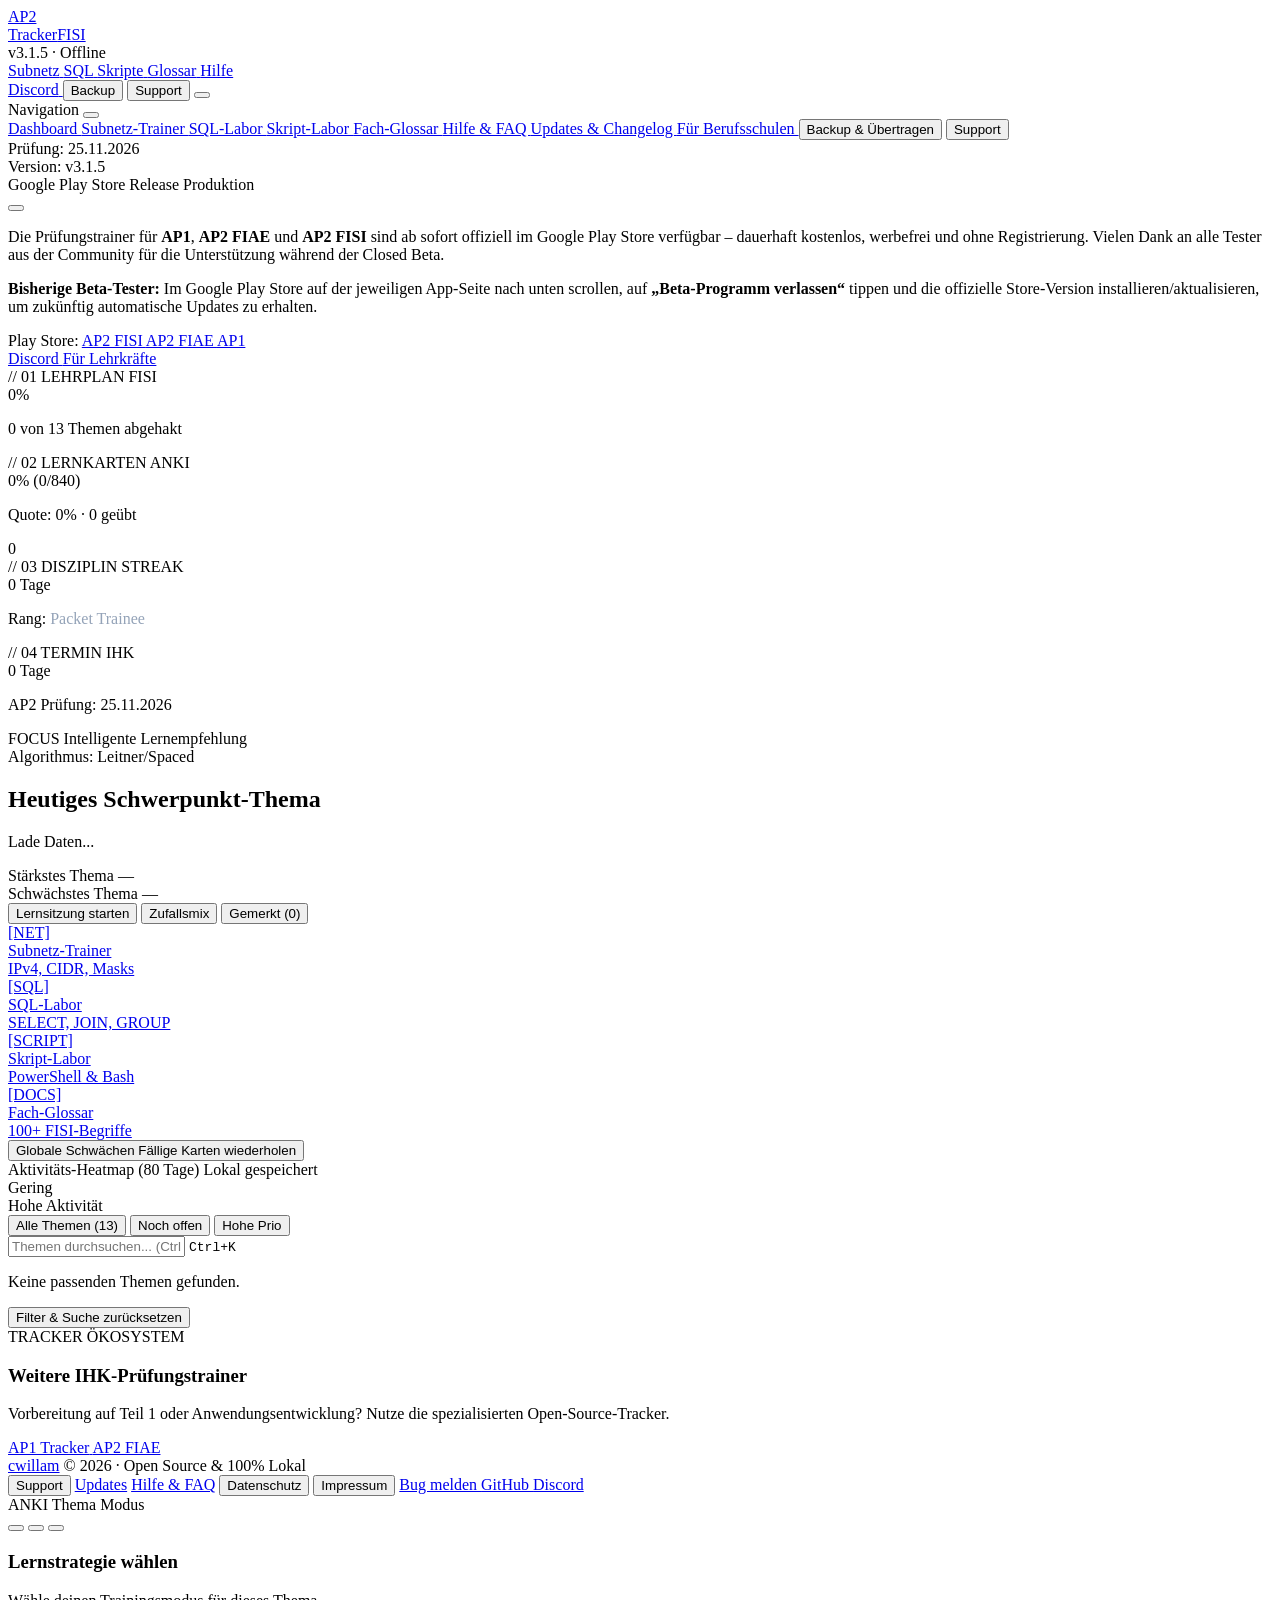
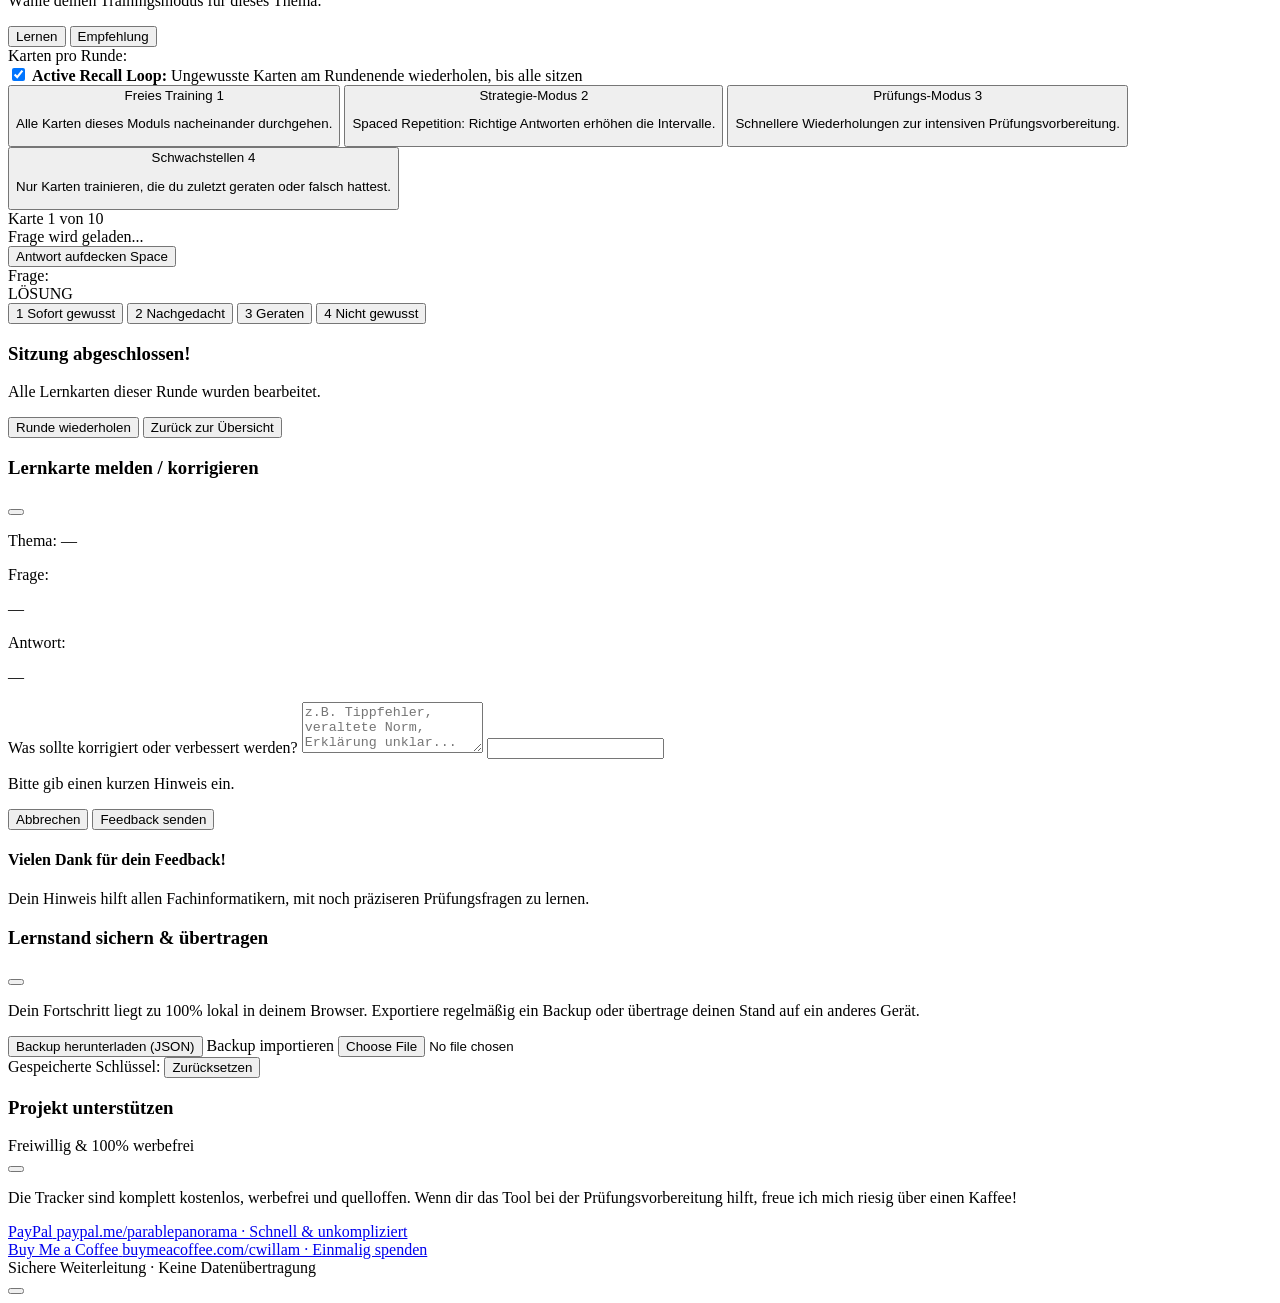
==== index.html @ 5dcd3b1f "Polish global weakness action Refresh the homepage weakness button and hide the learning tabs when o" ====
<!doctype html>
<html lang="de" class="dark">
  <head>
    <meta charset="UTF-8" />
    <meta
      name="viewport"
      content="width=device-width, initial-scale=1.0, viewport-fit=cover"
    />
    <meta
      name="google-site-verification"
      content="FLinj-O_U1xA_xhD9gttncj2cvryZglhMnC5Zm92Rk0"
    />

    <!-- SEO Meta Tags -->
    <meta
      name="description"
      content="AP2 Tracker FISI - Prüfungstrainer & 840+ Lernkarten (Anki-Style) für Fachinformatiker Systemintegration (AP2). 100% lokal, kostenlos, werbefrei."
    />
    <meta
      name="keywords"
      content="AP2, FISI, Fachinformatiker Systemintegration, Abschlussprüfung Teil 2, Lernkarten, Anki, Prüfungsvorbereitung, Subnetz, Netzwerktechnik, Systemanalyse"
    />
    <meta name="author" content="Christoph Willam" />
    <meta name="robots" content="index, follow" />

    <!-- Open Graph / Facebook -->
    <meta property="og:type" content="website" />
    <meta property="og:url" content="https://ap2-fisi.cwillam.de/" />
    <meta
      property="og:title"
      content="AP2 Tracker FISI — Prüfungstrainer & Lernkarten für Fachinformatiker"
    />
    <meta
      property="og:description"
      content="100% lokal, kostenlos und werbefrei. Über 840 Lernkarten (Anki-Style) für Fachinformatiker Systemintegration (AP2)."
    />
    <meta
      property="og:image"
      content="https://ap2-fisi.cwillam.de/icon-512.png"
    />

    <!-- Twitter -->
    <meta property="twitter:card" content="summary_large_image" />
    <meta property="twitter:url" content="https://ap2-fisi.cwillam.de/" />
    <meta
      property="twitter:title"
      content="AP2 Tracker FISI — Prüfungstrainer & Lernkarten"
    />
    <meta
      property="twitter:description"
      content="Strukturierte Vorbereitung auf die FISI-Abschlussprüfung Teil 2 mit über 840 Lernkarten. Kostenlos und lokal."
    />
    <meta
      property="twitter:image"
      content="https://ap2-fisi.cwillam.de/icon-512.png"
    />

    <!-- Structured Data (JSON-LD) -->
    <script type="application/ld+json">
      {
        "@context": "https://schema.org",
        "@type": "WebApplication",
        "name": "AP2 Tracker FISI",
        "description": "Prüfungstrainer & 840+ Lernkarten (Anki-Style) für Fachinformatiker Systemintegration zur Abschlussprüfung Teil 2.",
        "url": "https://ap2-fisi.cwillam.de/",
        "applicationCategory": "EducationalApplication",
        "operatingSystem": "Web",
        "author": {
          "@type": "Person",
          "name": "Christoph Willam"
        },
        "offers": {
          "@type": "Offer",
          "price": "0",
          "priceCurrency": "EUR"
        }
      }
    </script>

    <!-- Favicon & PWA -->
    <link rel="icon" type="image/svg+xml" href="favicon.svg" />
    <link rel="apple-touch-icon" href="favicon.svg" />
    <link rel="manifest" href="manifest.json" />
    <meta name="apple-mobile-web-app-capable" content="yes" />
    <meta
      name="apple-mobile-web-app-status-bar-style"
      content="black-translucent"
    />
    <meta name="theme-color" content="#09090b" />
    <link rel="canonical" href="https://ap2-fisi.cwillam.de/" />

    <title>
      AP2 Tracker FISI — Prüfungstrainer & Lernkarten für Fachinformatiker
    </title>

    <!-- Preload self-hosted fonts -->
    <link
      rel="preload"
      href="assets/fonts/Inter-Regular.woff2"
      as="font"
      type="font/woff2"
      crossorigin
    />
    <link
      rel="preload"
      href="assets/fonts/Inter-SemiBold.woff2"
      as="font"
      type="font/woff2"
      crossorigin
    />
    <link
      rel="preload"
      href="assets/fonts/Inter-Bold.woff2"
      as="font"
      type="font/woff2"
      crossorigin
    />

    <!-- Tailwind 3 Engine (Local, Zero-CDN) -->
    <script src="assets/js/tailwind.js?v=3.1.5"></script>
    <script>
      tailwind.config = {
        darkMode: "class",
        theme: {
          extend: {
            fontFamily: {
              sans: [
                "Inter",
                "system-ui",
                "-apple-system",
                "BlinkMacSystemFont",
                "Segoe UI",
                "Roboto",
                "sans-serif",
              ],
              mono: [
                "ui-monospace",
                "SFMono-Regular",
                "JetBrains Mono",
                "Menlo",
                "Monaco",
                "Consolas",
                "monospace",
              ],
            },
            colors: {
              dark: {
                bg: "#09090b", // Pure obsidian / Zinc 950
                card: "#121215", // Dense workbench surface
                "card-hover": "#18181d",
                border: "#23232a", // Hairline border
                "border-subtle": "#191920",
                text: "#f4f4f5", // High-contrast Zinc 100
                muted: "#a1a1aa", // Zinc 400
                dim: "#71717a", // Zinc 500
                accent: "#10b981", // Crisp Emerald (AP2 FISI)
                "accent-hover": "#059669",
                "accent-dim": "rgba(16, 185, 129, 0.12)",
                success: "#10b981", // Crisp Emerald
                "success-dim": "rgba(16, 185, 129, 0.12)",
                warning: "#f59e0b", // Amber
                "warning-dim": "rgba(245, 158, 11, 0.12)",
                danger: "#ef4444", // Crimson
                "danger-dim": "rgba(239, 68, 68, 0.12)",
              },
            },
          },
        },
      };
    </script>

    <!-- Custom High-Craft CSS Tokens & Keycaps -->
    <link href="assets/css/style.css?v=3.1.5" rel="stylesheet" />
  </head>

  <body class="flex flex-col min-h-screen bg-dark-bg text-dark-text antialiased selection:bg-emerald-600 selection:text-white">
    <!-- Minimalist System Loader -->
    <div
      id="loadingOverlay"
      class="fixed inset-0 z-[100] flex flex-col items-center justify-center bg-dark-bg transition-opacity duration-300"
    >
      <div class="flex items-center gap-2 mb-3">
        <span class="kbd-cap text-xs text-emerald-400 border-emerald-500/30 bg-emerald-950/40">AP2</span>
        <span class="font-mono text-xs text-dark-muted tracking-wider uppercase font-semibold">Mission Control</span>
      </div>
      <p
        class="text-dark-dim font-mono text-[11px] tracking-widest uppercase animate-pulse"
        id="loadingText"
      >
        Lade Datenbank...
      </p>
    </div>

    <!-- ============================================================
         1. TOP COMMAND BAR (Sticky Hairline Header)
         ============================================================ -->
    <header class="sticky top-0 z-40 w-full border-b border-dark-border bg-dark-bg/90 backdrop-blur-md">
      <div class="max-w-6xl mx-auto px-4 sm:px-6 h-16 flex items-center justify-between gap-6">
        <!-- Left: Brand & Badges -->
        <div class="flex items-center gap-3 shrink-0">
          <a href="index.html" class="flex items-center gap-2.5 group focus:outline-none">
            <span class="kbd-cap bg-emerald-600/15 border-emerald-500/40 text-emerald-400 font-bold px-2 py-1 text-xs group-hover:border-emerald-400 transition-colors">AP2</span>
            <div class="flex items-center gap-1.5"><span class="font-bold text-base tracking-tight text-white group-hover:text-emerald-400 transition-colors">Tracker</span><span class="text-[9px] font-mono font-bold bg-emerald-950/60 border border-emerald-500/40 text-emerald-400 px-1.5 py-0.5 rounded">FISI</span></div>
          </a>
          <span class="hidden sm:inline-flex items-center font-mono text-[10px] text-dark-dim border border-dark-border rounded px-2 py-0.5 uppercase tracking-wider">
            v3.1.5 · Offline
          </span>
        </div>

        <!-- Right: Actions & Tools with generous breathing room -->
        <div class="flex items-center gap-2 sm:gap-3">
          <!-- Tools Quick Links (Desktop) -->
          <div class="hidden lg:flex items-center gap-1.5 border-r border-dark-border pr-3 mr-1">
            <a href="subnet.html" class="px-2.5 py-1.5 rounded-lg text-xs font-mono text-dark-muted hover:text-white hover:bg-dark-card transition-colors flex items-center gap-1.5" title="Subnetz-Trainer">
              <i data-lucide="network" class="w-3.5 h-3.5 text-blue-400"></i>
              <span>Subnetz</span>
            </a>
            <a href="sql.html" class="px-2.5 py-1.5 rounded-lg text-xs font-mono text-dark-muted hover:text-white hover:bg-dark-card transition-colors flex items-center gap-1.5" title="SQL-Labor">
              <i data-lucide="database" class="w-3.5 h-3.5 text-emerald-400"></i>
              <span>SQL</span>
            </a>
            <a href="skripte.html" class="px-2.5 py-1.5 rounded-lg text-xs font-mono text-dark-muted hover:text-white hover:bg-dark-card transition-colors flex items-center gap-1.5" title="Skript-Labor (PowerShell &amp; Bash)">
              <i data-lucide="terminal" class="w-3.5 h-3.5 text-purple-400"></i>
              <span>Skripte</span>
            </a>
            <a href="glossar.html" class="px-2.5 py-1.5 rounded-lg text-xs font-mono text-dark-muted hover:text-white hover:bg-dark-card transition-colors flex items-center gap-1.5" title="Fach-Glossar">
              <i data-lucide="book-open" class="w-3.5 h-3.5 text-amber-400"></i>
              <span>Glossar</span>
            </a>
            <a href="help.html" class="px-2.5 py-1.5 rounded-lg text-xs font-mono text-dark-muted hover:text-white hover:bg-dark-card transition-colors flex items-center gap-1.5" title="Hilfe & FAQ">
              <i data-lucide="help-circle" class="w-3.5 h-3.5 text-sky-400"></i>
              <span>Hilfe</span>
            </a>
          </div>

          <!-- Discord Community Button -->
          <a
            href="https://discord.gg/5BM5YJadDs"
            target="_blank"
            rel="noopener"
            class="px-2.5 py-1.5 rounded-lg border border-dark-border hover:border-[#5865F2]/50 bg-dark-card hover:bg-[#5865F2]/10 text-dark-muted hover:text-white transition-all text-xs flex items-center gap-1.5"
            title="Discord-Community: Lerngruppen, Fragen & Austausch"
          >
            <i data-lucide="message-square" class="w-4 h-4 text-[#5865F2]"></i>
            <span class="hidden sm:inline font-mono text-[11px]">Discord</span>
          </a>

          <!-- Backup Modal Button -->
          <button
            onclick="document.getElementById('backupModal').classList.remove('hidden')"
            class="px-2.5 py-1.5 rounded-lg border border-dark-border hover:border-dark-strong bg-dark-card hover:bg-dark-card-hover text-dark-muted hover:text-white transition-all text-xs flex items-center gap-1.5"
            title="Daten exportieren / sichern"
          >
            <i data-lucide="hard-drive" class="w-4 h-4"></i>
            <span class="hidden sm:inline font-mono text-[11px]">Backup</span>
          </button>

          <!-- Support Button -->
          <button
            type="button"
            onclick="openSupportModal()"
            class="px-2.5 py-1.5 rounded-lg border border-dark-border hover:border-[#FFDD00]/40 bg-dark-card hover:bg-[#FFDD00]/10 text-dark-muted hover:text-[#FFDD00] transition-all text-xs flex items-center gap-1.5 shrink-0"
            title="Support / Projekt unterstützen"
          >
            <i data-lucide="coffee" class="w-4 h-4 text-[#FFDD00]"></i>
            <span class="hidden sm:inline font-mono text-[11px] font-medium">Support</span>
          </button>

          <!-- Mobile Menu Hamburger -->
          <button
            id="hamburgerBtn"
            onclick="app.toggleMobileMenu()"
            class="md:hidden p-2 rounded-lg border border-dark-border bg-dark-card text-dark-muted hover:text-white transition-colors"
            aria-label="Menü öffnen"
          >
            <i data-lucide="menu" class="w-4 h-4"></i>
          </button>
        </div>
      </div>
    </header>

    <!-- Mobile Navigation Drawer -->
    <div
      id="mobileMenu"
      class="fixed inset-0 z-50 bg-black/70 backdrop-blur-sm hidden transition-opacity duration-200"
      onclick="if(event.target === this) app.toggleMobileMenu()"
    >
      <div class="fixed right-0 top-0 bottom-0 w-72 bg-dark-card border-l border-dark-border p-5 flex flex-col justify-between transform translate-x-full transition-transform duration-300">
        <div>
          <div class="flex items-center justify-between pb-4 border-b border-dark-border mb-4">
            <span class="font-bold text-sm tracking-wide text-white">Navigation</span>
            <button onclick="app.toggleMobileMenu()" class="p-1 rounded text-dark-muted hover:text-white">
              <i data-lucide="x" class="w-5 h-5"></i>
            </button>
          </div>
          <div class="space-y-1 font-mono text-xs">
            <a href="index.html" class="flex items-center gap-2.5 px-3 py-2 rounded bg-emerald-600/10 text-emerald-400 border border-emerald-500/20">
              <i data-lucide="layout-dashboard" class="w-4 h-4"></i> Dashboard
            </a>
            <a href="subnet.html" class="flex items-center gap-2.5 px-3 py-2 rounded text-dark-muted hover:text-white hover:bg-dark-bg transition-colors">
              <i data-lucide="network" class="w-4 h-4 text-blue-400"></i> Subnetz-Trainer
            </a>
            <a href="sql.html" class="flex items-center gap-2.5 px-3 py-2 rounded text-dark-muted hover:text-white hover:bg-dark-bg transition-colors">
              <i data-lucide="database" class="w-4 h-4 text-emerald-400"></i> SQL-Labor
            </a>
            <a href="skripte.html" class="flex items-center gap-2.5 px-3 py-2 rounded text-dark-muted hover:text-white hover:bg-dark-bg transition-colors">
              <i data-lucide="terminal" class="w-4 h-4 text-purple-400"></i> Skript-Labor
            </a>
            <a href="glossar.html" class="flex items-center gap-2.5 px-3 py-2 rounded text-dark-muted hover:text-white hover:bg-dark-bg transition-colors">
              <i data-lucide="book-open" class="w-4 h-4 text-amber-400"></i> Fach-Glossar
            </a>
            <a href="help.html" class="flex items-center gap-2.5 px-3 py-2 rounded text-dark-muted hover:text-white hover:bg-dark-bg transition-colors">
              <i data-lucide="help-circle" class="w-4 h-4 text-sky-400"></i> Hilfe & FAQ
            </a>
            <a href="updates.html" class="flex items-center gap-2.5 px-3 py-2 rounded text-dark-muted hover:text-white hover:bg-dark-bg transition-colors">
              <i data-lucide="history" class="w-4 h-4 text-emerald-400"></i> Updates & Changelog
            </a>
            <a href="bildungseinrichtungen.html" class="flex items-center gap-2.5 px-3 py-2 rounded text-dark-muted hover:text-white hover:bg-dark-bg transition-colors">
              <i data-lucide="graduation-cap" class="w-4 h-4"></i> Für Berufsschulen
            </a>
            <button onclick="document.getElementById('backupModal').classList.remove('hidden'); app.toggleMobileMenu();" class="w-full flex items-center gap-2.5 px-3 py-2 rounded text-dark-muted hover:text-white hover:bg-dark-bg transition-colors text-left">
              <i data-lucide="hard-drive" class="w-4 h-4"></i> Backup & Übertragen
            </button>
            <button onclick="openSupportModal(); app.toggleMobileMenu();" class="w-full flex items-center gap-2.5 px-3 py-2 rounded text-dark-muted hover:text-[#FFDD00] hover:bg-dark-bg transition-colors text-left">
              <i data-lucide="coffee" class="w-4 h-4 text-[#FFDD00]"></i> Support
            </button>
          </div>
        </div>

        <div class="pt-4 border-t border-dark-border space-y-2 text-xs font-mono text-dark-dim">
          <div class="flex items-center justify-between">
            <span>Prüfung:</span>
            <span class="text-amber-400 font-bold">25.11.2026</span>
          </div>
          <div class="flex items-center justify-between">
            <span>Version:</span>
            <span>v3.1.5</span>
          </div>
        </div>
      </div>
    </div>

    <!-- ============================================================
         2. MAIN WORKSPACE CONTAINER
         ============================================================ -->
    <main class="flex-1 max-w-6xl w-full mx-auto px-4 sm:px-6 py-6 space-y-6">

      <!-- LEAN STATUS & COMMUNITY BULLETIN (Collapsible & Dismissible) -->
      <section id="infoBox" class="border border-dark-border rounded-xl bg-dark-card overflow-hidden">
        <div class="px-4 py-3 bg-dark-card/60 flex items-center justify-between gap-3 select-none">
          <div class="flex items-center gap-2.5 min-w-0">
            <span class="w-2 h-2 rounded-full bg-emerald-500 shrink-0"></span>
            <span class="font-mono text-xs font-semibold text-white uppercase tracking-wider truncate">
              Google Play Store Release
            </span>
            <span class="hidden sm:inline-flex items-center gap-1.5 kbd-cap text-[9px] text-emerald-400 border-emerald-500/30 bg-emerald-950/30">
              <i data-lucide="check" class="w-3 h-3"></i>
              <span>Produktion</span>
            </span>
          </div>
          <div class="flex items-center gap-2 shrink-0">
            <button
              onclick="app.toggleBox('infoBox')"
              class="text-dark-muted hover:text-white transition-colors p-1.5 rounded-lg hover:bg-dark-border/40"
              title="Aufklappen / Zuklappen"
              aria-label="Info-Box ein- oder ausklappen"
            >
              <i id="infoBoxChevron" data-lucide="chevron-up" class="w-4 h-4 transition-transform duration-200"></i>
            </button>
          </div>
        </div>

        <div id="infoBoxContent" class="px-4 py-3.5 border-t border-dark-border text-xs text-dark-muted space-y-3">
          <p class="leading-relaxed">
            Die Prüfungstrainer für <strong class="text-white">AP1</strong>, <strong class="text-white">AP2 FIAE</strong> und <strong class="text-white">AP2 FISI</strong> sind ab sofort offiziell im Google Play Store verfügbar – dauerhaft kostenlos, werbefrei und ohne Registrierung. Vielen Dank an alle Tester aus der Community für die Unterstützung während der Closed Beta.
          </p>

          <div class="p-2.5 rounded-lg bg-dark-bg/60 border border-dark-border flex items-start gap-2.5 text-[11px] text-dark-muted">
            <i data-lucide="info" class="w-4 h-4 text-emerald-400 shrink-0 mt-0.5"></i>
            <p class="leading-relaxed">
              <strong class="text-zinc-200">Bisherige Beta-Tester:</strong> Im Google Play Store auf der jeweiligen App-Seite nach unten scrollen, auf <strong class="text-white">„Beta-Programm verlassen“</strong> tippen und die offizielle Store-Version installieren/aktualisieren, um zukünftig automatische Updates zu erhalten.
            </p>
          </div>

          <div class="flex items-center justify-between gap-3 pt-1 border-t border-dark-border/50 flex-wrap">
            <div class="flex items-center gap-2 flex-wrap">
              <span class="text-[10px] font-mono uppercase text-dark-dim tracking-wider hidden md:inline">Play Store:</span>
              <a
                href="https://play.google.com/store/apps/details?id=de.cwillam.ap2_fisi.tracker"
                target="_blank"
                rel="noopener"
                class="px-3 py-1.5 rounded-lg bg-emerald-600 hover:bg-emerald-500 text-white font-semibold font-mono text-xs flex items-center gap-1.5 transition-colors shadow-sm"
              >
                <i data-lucide="smartphone" class="w-3.5 h-3.5"></i> AP2 FISI
              </a>
              <a
                href="https://play.google.com/store/apps/details?id=de.cwillam.ap2.tracker"
                target="_blank"
                rel="noopener"
                class="px-2.5 py-1.5 rounded-lg border border-dark-border hover:border-purple-500/50 bg-dark-bg text-dark-muted hover:text-purple-400 font-mono text-xs flex items-center gap-1.5 transition-colors"
                title="AP2 FIAE Tracker im Google Play Store"
              >
                <i data-lucide="external-link" class="w-3 h-3 text-purple-400"></i> AP2 FIAE
              </a>
              <a
                href="https://play.google.com/store/apps/details?id=de.cwillam.ap1.tracker"
                target="_blank"
                rel="noopener"
                class="px-2.5 py-1.5 rounded-lg border border-dark-border hover:border-blue-500/50 bg-dark-bg text-dark-muted hover:text-blue-400 font-mono text-xs flex items-center gap-1.5 transition-colors"
                title="AP1 Tracker im Google Play Store"
              >
                <i data-lucide="external-link" class="w-3 h-3 text-blue-400"></i> AP1
              </a>
            </div>

            <div class="flex items-center gap-2 shrink-0 flex-wrap">
              <a
                href="https://discord.gg/5BM5YJadDs"
                target="_blank"
                rel="noopener"
                class="px-2.5 py-1.5 rounded-lg border border-dark-border hover:border-[#5865F2]/50 bg-dark-bg text-white hover:text-[#5865F2] font-mono text-xs flex items-center gap-1.5 transition-colors"
                title="Discord-Community für Lerngruppen & Austausch"
              >
                <i data-lucide="message-square" class="w-3.5 h-3.5 text-[#5865F2]"></i> Discord
              </a>
              <a
                href="bildungseinrichtungen.html"
                class="px-2.5 py-1.5 rounded-lg border border-dark-border hover:border-dark-strong bg-dark-bg text-dark-muted hover:text-white font-mono text-xs flex items-center gap-1.5 transition-colors"
              >
                <i data-lucide="graduation-cap" class="w-3.5 h-3.5"></i> Für Lehrkräfte
              </a>
            </div>
          </div>
        </div>
      </section>

      <!-- Optional Lehrkräfte Box (für Compatibility mit app.js Dismiss-Logik) -->
      <div id="schoolBox" class="hidden">
        <div id="schoolBoxContent"></div>
        <i id="schoolBoxChevron" class="hidden"></i>
      </div>

      <!-- ============================================================
           3. TELEMETRY MATRIX (4-Spalten High-Density Grid)
           ============================================================ -->
      <section aria-label="Fortschritt und Telemetrie" class="grid grid-cols-2 lg:grid-cols-4 gap-3 sm:gap-4">
        <!-- 01 Lehrplan Fortschritt -->
        <div class="p-4 rounded-xl border border-dark-border bg-dark-card hover:border-dark-strong transition-colors flex flex-col justify-between">
          <div>
            <div class="flex items-center justify-between text-[10px] font-mono uppercase tracking-widest text-dark-dim mb-1">
              <span>// 01 LEHRPLAN</span>
              <span class="text-emerald-400">FISI</span>
            </div>
            <div class="flex items-baseline gap-2">
              <span id="totalPercentTop" class="text-2xl sm:text-3xl font-bold font-mono text-white tabular-nums">0%</span>
            </div>
            <p class="text-xs text-dark-muted mt-1 truncate">
              <span id="doneCount" class="font-mono font-semibold text-white">0</span> von 13 Themen abgehakt
            </p>
          </div>
          <!-- 1px Hairline Progress Bar -->
          <div class="hairline-track mt-3.5">
            <div id="mainProgressBar" class="hairline-fill bg-emerald-500" style="width: 0%;"></div>
          </div>
        </div>

        <!-- 02 Anki-Lernkarten Beherrscht -->
        <div class="p-4 rounded-xl border border-dark-border bg-dark-card hover:border-dark-strong transition-colors flex flex-col justify-between">
          <div>
            <div class="flex items-center justify-between text-[10px] font-mono uppercase tracking-widest text-dark-dim mb-1">
              <span>// 02 LERNKARTEN</span>
              <span class="text-emerald-400">ANKI</span>
            </div>
            <div class="flex items-baseline gap-2">
              <span id="ankiPercentText" class="text-xl sm:text-2xl font-bold font-mono text-white tabular-nums truncate">0% (0/840)</span>
            </div>
            <p class="text-xs text-dark-muted mt-1 truncate">
              Quote: <span id="globalAnkiAccuracy" class="font-mono font-semibold text-emerald-400">0%</span> · <span id="globalAnkiCardsCount" class="font-mono text-white">0</span> geübt
            </p>
            <span id="globalAnkiCardsCorrect" class="hidden">0</span>
          </div>
          <!-- Hairline Progress Bar -->
          <div class="hairline-track mt-3.5">
            <div id="ankiProgressBar" class="hairline-fill success" style="width: 0%;"></div>
          </div>
        </div>

        <!-- 03 Streak & Entwickler-Rang -->
        <div class="p-4 rounded-xl border border-dark-border bg-dark-card hover:border-dark-strong transition-colors flex flex-col justify-between">
          <div>
            <div class="flex items-center justify-between text-[10px] font-mono uppercase tracking-widest text-dark-dim mb-1">
              <span>// 03 DISZIPLIN</span>
              <span class="text-orange-400">STREAK</span>
            </div>
            <div class="flex items-center gap-2">
              <i data-lucide="flame" class="w-5 h-5 text-orange-400 shrink-0"></i>
              <span id="streakCount" class="text-2xl sm:text-3xl font-bold font-mono text-white tabular-nums">0</span>
              <span class="text-xs text-dark-muted font-mono">Tage</span>
            </div>
            <p class="text-xs text-dark-muted mt-1 truncate">
              Rang: <span id="levelName" class="font-mono font-semibold text-emerald-400">Packet Trainee</span>
            </p>
          </div>
          <!-- Hairline Progress Bar -->
          <div class="hairline-track mt-3.5">
            <div id="levelProgress" class="hairline-fill bg-emerald-500" style="width: 5%;"></div>
          </div>
        </div>

        <!-- 04 Prüfungscountdown -->
        <div class="p-4 rounded-xl border border-dark-border bg-dark-card hover:border-dark-strong transition-colors flex flex-col justify-between">
          <div>
            <div class="flex items-center justify-between text-[10px] font-mono uppercase tracking-widest text-dark-dim mb-1">
              <span>// 04 TERMIN</span>
              <span class="text-amber-400">IHK</span>
            </div>
            <div class="flex items-center gap-2">
              <i data-lucide="calendar" class="w-5 h-5 text-amber-400 shrink-0"></i>
              <span id="headerCountdown" class="text-2xl sm:text-3xl font-bold font-mono text-amber-400 tabular-nums">13</span>
              <span class="text-xs text-dark-muted font-mono">Tage</span>
            </div>
            <p class="text-xs text-dark-muted mt-1 truncate">
              AP2 Prüfung: <span class="font-mono font-semibold text-white">25.11.2026</span>
            </p>
          </div>
          <!-- Hairline Progress Bar -->
          <div class="hairline-track mt-3.5">
            <div class="hairline-fill warning" style="width: 82%;"></div>
          </div>
        </div>
      </section>

      <!-- ============================================================
           4. WORKBENCH (2-Column Mission Control)
           ============================================================ -->
      <section class="grid grid-cols-1 lg:grid-cols-12 gap-4">
        <!-- Left: Smart Focus & Fast Training (7 Cols) -->
        <div class="lg:col-span-7 space-y-4">
          <!-- Smart Focus Card -->
          <div class="p-5 rounded-xl border border-dark-border bg-dark-card relative overflow-hidden flex flex-col justify-between">
            <div>
              <div class="flex items-center justify-between mb-2">
                <div class="flex items-center gap-2">
                  <span class="kbd-cap bg-emerald-600/20 text-emerald-400 border-emerald-500/30 text-[9px]">FOCUS</span>
                  <span class="font-mono text-[11px] uppercase tracking-wider text-dark-muted font-bold">
                    Intelligente Lernempfehlung
                  </span>
                </div>
                <span class="font-mono text-[10px] text-dark-dim">Algorithmus: Leitner/Spaced</span>
              </div>

              <div class="mt-2">
                <h2 class="text-lg sm:text-xl font-bold text-white tracking-tight">
                  Heutiges Schwerpunkt-Thema
                </h2>
                <p class="text-xs text-dark-muted mt-1 leading-relaxed" id="recShort">
                  Berechne deinen optimalen Lernpfad anhand deiner bisherigen Antworten...
                </p>
              </div>

              <!-- Metrics sub-row -->
              <div class="grid grid-cols-2 gap-3 mt-4 pt-3 border-t border-dark-border text-xs font-mono">
                <div>
                  <span class="text-dark-dim block text-[10px] uppercase">Stärkstes Thema</span>
                  <span id="strongestTopic" class="text-white font-semibold truncate block mt-0.5">—</span>
                </div>
                <div>
                  <span class="text-dark-dim block text-[10px] uppercase">Schwächstes Thema</span>
                  <span id="weakestTopic" class="text-white font-semibold truncate block mt-0.5">—</span>
                </div>
              </div>
            </div>

            <!-- Action Buttons -->
            <div class="mt-5 flex flex-col sm:flex-row items-center gap-2.5">
              <button
                onclick="app.startSmartFocus()"
                class="w-full sm:flex-1 py-2.5 px-4 rounded-lg bg-emerald-600 hover:bg-emerald-500 text-white font-semibold text-xs font-mono flex items-center justify-center gap-2 transition-colors shadow-sm"
              >
                <i data-lucide="play" class="w-3.5 h-3.5 fill-white"></i>
                <span>Lernsitzung starten</span>
              </button>
              <button
                onclick="app.startRandomTopic()"
                class="w-full sm:w-auto py-2.5 px-3 rounded-lg border border-dark-border hover:border-dark-strong bg-dark-bg text-dark-muted hover:text-white font-mono text-xs flex items-center justify-center gap-1.5 transition-colors"
                title="Zufälliges Thema aus allen 13 Modulen abfragen"
              >
                <i data-lucide="shuffle" class="w-3.5 h-3.5"></i>
                <span>Zufallsmix</span>
              </button>
              <button
                id="bookmarkedCardsBtn"
                onclick="app.startBookmarkedSession()"
                class="w-full sm:w-auto py-2.5 px-3 rounded-lg border border-dark-border hover:border-amber-500/50 bg-dark-bg text-dark-muted hover:text-amber-400 font-mono text-xs flex items-center justify-center gap-1.5 transition-colors group"
                title="Alle gemerkten Karten üben"
              >
                <i data-lucide="bookmark" class="w-3.5 h-3.5 text-amber-400"></i>
                <span>Gemerkt (<span id="bookmarkedCount" class="font-bold">0</span>)</span>
              </button>
            </div>
          </div>

          <!-- Tools Hub Grid (4 Items) -->
          <div class="grid grid-cols-2 sm:grid-cols-4 gap-2.5">
            <a
              href="subnet.html"
              class="p-3 rounded-lg border border-dark-border bg-dark-card hover:bg-dark-card-hover hover:border-dark-strong transition-all group"
            >
              <div class="flex items-center justify-between text-dark-dim group-hover:text-blue-400 mb-1">
                <span class="font-mono text-[9px] uppercase font-bold tracking-wider">[NET]</span>
                <i data-lucide="arrow-up-right" class="w-3.5 h-3.5"></i>
              </div>
              <div class="font-bold text-xs text-white group-hover:text-blue-400 transition-colors">Subnetz-Trainer</div>
              <div class="text-[10px] text-dark-muted mt-0.5 truncate">IPv4, CIDR, Masks</div>
            </a>

            <a
              href="sql.html"
              class="p-3 rounded-lg border border-dark-border bg-dark-card hover:bg-dark-card-hover hover:border-dark-strong transition-all group"
            >
              <div class="flex items-center justify-between text-dark-dim group-hover:text-emerald-400 mb-1">
                <span class="font-mono text-[9px] uppercase font-bold tracking-wider">[SQL]</span>
                <i data-lucide="arrow-up-right" class="w-3.5 h-3.5"></i>
              </div>
              <div class="font-bold text-xs text-white group-hover:text-emerald-400 transition-colors">SQL-Labor</div>
              <div class="text-[10px] text-dark-muted mt-0.5 truncate">SELECT, JOIN, GROUP</div>
            </a>

            <a
              href="skripte.html"
              class="p-3 rounded-lg border border-dark-border bg-dark-card hover:bg-dark-card-hover hover:border-dark-strong transition-all group"
            >
              <div class="flex items-center justify-between text-dark-dim group-hover:text-purple-400 mb-1">
                <span class="font-mono text-[9px] uppercase font-bold tracking-wider">[SCRIPT]</span>
                <i data-lucide="arrow-up-right" class="w-3.5 h-3.5"></i>
              </div>
              <div class="font-bold text-xs text-white group-hover:text-purple-400 transition-colors">Skript-Labor</div>
              <div class="text-[10px] text-dark-muted mt-0.5 truncate">PowerShell &amp; Bash</div>
            </a>

            <a
              href="glossar.html"
              class="p-3 rounded-lg border border-dark-border bg-dark-card hover:bg-dark-card-hover hover:border-dark-strong transition-all group"
            >
              <div class="flex items-center justify-between text-dark-dim group-hover:text-amber-400 mb-1">
                <span class="font-mono text-[9px] uppercase font-bold tracking-wider">[DOCS]</span>
                <i data-lucide="arrow-up-right" class="w-3.5 h-3.5"></i>
              </div>
              <div class="font-bold text-xs text-white group-hover:text-amber-400 transition-colors">Fach-Glossar</div>
              <div class="text-[10px] text-dark-muted mt-0.5 truncate">100+ FISI-Begriffe</div>
            </a>
          </div>
        </div>

        <!-- Right: Focus Station & Heatmap (5 Cols) -->
        <div class="lg:col-span-5 flex flex-col gap-4">
          <!-- Anki deck overview -->
          <div class="p-4 sm:p-5 rounded-xl border border-dark-border bg-dark-card">
            <button
              type="button"
              onclick="app.anki.openGlobalWeaknesses()"
              class="group relative w-full min-h-28 overflow-hidden rounded-xl border border-orange-400/30 bg-gradient-to-br from-orange-500/15 via-dark-bg/60 to-dark-bg px-4 py-4 text-left shadow-[inset_3px_0_0_rgba(251,146,60,0.8)] transition-all hover:-translate-y-0.5 hover:border-orange-300/70 hover:shadow-[inset_4px_0_0_rgba(251,146,60,1),0_10px_28px_rgba(249,115,22,0.12)] focus:outline-none focus:ring-2 focus:ring-orange-400/70"
              aria-label="Globale Schwächen öffnen"
            >
              <span class="pointer-events-none absolute -right-7 -top-8 h-24 w-24 rounded-full bg-orange-400/10 blur-2xl transition-opacity group-hover:opacity-100"></span>
              <span class="relative flex items-start justify-between gap-3">
                <span class="flex h-9 w-9 shrink-0 items-center justify-center rounded-lg border border-orange-300/30 bg-orange-400/15 text-orange-300">
                  <i data-lucide="layers-3" class="h-4 w-4"></i>
                </span>
                <i data-lucide="arrow-up-right" class="mt-1 h-4 w-4 text-orange-300/70 transition-transform group-hover:-translate-y-0.5 group-hover:translate-x-0.5"></i>
              </span>
              <span class="relative mt-3 block text-[11px] font-mono font-bold tracking-wide text-orange-300">Globale Schwächen</span>
              <span class="relative mt-1 block text-sm font-semibold text-white">Fällige Karten wiederholen</span>
            </button>
          </div>
          <!-- 80-Days Activity Heatmap -->
          <div class="p-4 sm:p-5 rounded-xl border border-dark-border bg-dark-card flex-1 flex flex-col justify-between">
            <div>
              <div class="flex items-center justify-between text-[10px] font-mono uppercase tracking-widest text-dark-dim mb-2.5">
                <span>Aktivitäts-Heatmap (80 Tage)</span>
                <span class="text-dark-muted">Lokal gespeichert</span>
              </div>
              <!-- Streak Matrix Container -->
              <div id="streakGraph" class="flex flex-wrap gap-1 pt-0.5"></div>
            </div>
            <div class="pt-2.5 mt-3 border-t border-dark-border flex items-center justify-between text-[10px] font-mono text-dark-dim">
              <span>Gering</span>
              <div class="flex items-center gap-1.5">
                <span class="w-2.5 h-2.5 rounded-sm bg-dark-border"></span>
                <span class="w-2.5 h-2.5 rounded-sm bg-emerald-500/40"></span>
                <span class="w-2.5 h-2.5 rounded-sm bg-emerald-500/70"></span>
                <span class="w-2.5 h-2.5 rounded-sm bg-emerald-500"></span>
              </div>
              <span>Hohe Aktivität</span>
            </div>
          </div>
        </div>
      </section>

      <!-- ============================================================
           5. CURRICULUM EXPLORER & SEARCH
           ============================================================ -->
      <section class="space-y-4 pt-2">
        <!-- Sticky Filter & Search Toolbar -->
        <div id="filterBar" class="sticky top-16 z-30 py-2.5 -mx-4 px-4 sm:-mx-6 sm:px-6 bg-dark-bg/95 backdrop-blur border-y border-dark-border flex flex-col sm:flex-row items-stretch sm:items-center justify-between gap-3">
          <!-- Filter Pills -->
          <div class="flex items-center gap-1.5 overflow-x-auto no-scrollbar py-0.5">
            <button
              onclick="app.setFilter('all')"
              class="filter-btn active px-3 py-1.5 rounded-md text-xs font-mono font-semibold transition-colors border border-emerald-500/40 bg-emerald-600/15 text-emerald-400"
              data-filter="all"
            >
              Alle Themen (13)
            </button>
            <button
              onclick="app.setFilter('open')"
              class="filter-btn px-3 py-1.5 rounded-md text-xs font-mono font-medium transition-colors border border-dark-border bg-dark-card text-dark-muted hover:text-white"
              data-filter="open"
            >
              Noch offen
            </button>
            <button
              onclick="app.setFilter('high')"
              class="filter-btn px-3 py-1.5 rounded-md text-xs font-mono font-medium transition-colors border border-dark-border bg-dark-card text-dark-muted hover:text-white"
              data-filter="high"
            >
              Hohe Prio
            </button>
          </div>

          <!-- Search Bar with pixel-perfect icon centering -->
          <div class="relative w-full sm:w-80 flex items-center">
            <i data-lucide="search" class="w-4 h-4 text-dark-dim absolute left-3 top-1/2 -translate-y-1/2 pointer-events-none"></i>
            <input
              type="text"
              id="searchInput"
              oninput="app.search(this.value)"
              placeholder="Themen durchsuchen... (Ctrl+K)"
              class="w-full bg-dark-card border border-dark-border rounded-lg pl-9 pr-14 py-2 text-xs text-white placeholder-dark-dim focus:outline-none focus:border-emerald-500 transition-colors font-mono"
            />
            <kbd class="kbd-cap absolute right-2.5 top-1/2 -translate-y-1/2 hidden sm:inline-flex text-[9px] text-dark-dim pointer-events-none">Ctrl+K</kbd>
          </div>
        </div>

        <!-- Curriculum Module List -->
        <div id="contentList" class="space-y-6 pb-12 min-h-[300px]"></div>

        <!-- Empty State -->
        <div id="emptyState" class="hidden p-12 text-center border border-dashed border-dark-border rounded-xl">
          <i data-lucide="search-x" class="w-8 h-8 text-dark-dim mx-auto mb-2"></i>
          <p class="font-mono text-sm text-dark-muted">Keine passenden Themen gefunden.</p>
          <button
            onclick="document.getElementById('searchInput').value=''; app.search(''); app.setFilter('all');"
            class="mt-3 px-3 py-1 rounded text-xs font-mono text-emerald-400 hover:underline"
          >
            Filter & Suche zurücksetzen
          </button>
        </div>
      </section>

      <!-- ============================================================
           6. CROSS-TRACKER PARTNER STRIP
           ============================================================ -->
      <section class="p-4 sm:p-5 rounded-xl border border-dark-border bg-dark-card/60 flex flex-col sm:flex-row items-center justify-between gap-4">
        <div>
          <span class="kbd-cap text-[9px] text-emerald-400 border-emerald-500/30 bg-emerald-950/20 mb-1">TRACKER ÖKOSYSTEM</span>
          <h3 class="text-sm font-bold text-white tracking-tight">Weitere IHK-Prüfungstrainer</h3>
          <p class="text-xs text-dark-muted mt-0.5">Vorbereitung auf Teil 1 oder Anwendungsentwicklung? Nutze die spezialisierten Open-Source-Tracker.</p>
        </div>
        <div class="flex items-center gap-2 shrink-0">
          <a
            href="https://ap1.cwillam.de"
            target="_blank"
            rel="noopener"
            class="px-3 py-1.5 rounded-lg border border-dark-border hover:border-dark-strong bg-dark-card text-white font-mono text-xs flex items-center gap-1.5 transition-colors"
          >
            <span>AP1 Tracker</span>
            <i data-lucide="external-link" class="w-3 h-3 text-dark-muted"></i>
          </a>
          <a
            href="https://ap2.cwillam.de"
            target="_blank"
            rel="noopener"
            class="px-3 py-1.5 rounded-lg border border-dark-border hover:border-dark-strong bg-dark-card text-white font-mono text-xs flex items-center gap-1.5 transition-colors"
          >
            <span>AP2 FIAE</span>
            <i data-lucide="external-link" class="w-3 h-3 text-dark-muted"></i>
          </a>
        </div>
      </section>
    </main>

    <!-- ============================================================
         7. FOOTER (Aligned flush with content boundaries)
         ============================================================ -->
    <footer class="border-t border-dark-border py-8 px-4 sm:px-6 text-xs font-mono text-dark-dim w-full">
      <div class="max-w-6xl mx-auto flex flex-col sm:flex-row items-center justify-between gap-4">
        <div class="flex items-center gap-2">
          <a href="https://github.com/cwillam" target="_blank" rel="noopener" class="text-white font-semibold hover:text-emerald-400 transition-colors">cwillam</a>
          <span>© 2026</span>
          <span>·</span>
          <span>Open Source & 100% Lokal</span>
        </div>
        <div class="flex flex-wrap items-center justify-center sm:justify-end gap-5 text-dark-muted">
          <button onclick="openSupportModal()" class="hover:text-[#FFDD00] transition-colors flex items-center gap-1 font-bold">
            <i data-lucide="coffee" class="w-3.5 h-3.5 text-[#FFDD00]"></i> Support
          </button>
          <a href="updates.html" class="hover:text-white transition-colors">Updates</a>
          <a href="help.html" class="hover:text-white transition-colors">Hilfe & FAQ</a>
          <button onclick="app.openLegal('datenschutz')" class="hover:text-white transition-colors">Datenschutz</button>
          <button onclick="app.openLegal('impressum')" class="hover:text-white transition-colors">Impressum</button>
          <a href="https://github.com/cwillam/ap2-fisi-tracker/issues/new?template=bug.yml&title=%5BBug%5D%20&body=**Ger%C3%A4t%3A**%20(Smartphone%2FTablet%2FDesktop)%0A**Browser%3A**%20%0A**OS%3A**%20%0A**App-Installation%3A**%20(PWA%2FPlay%20Store%2FWeb)%0A**URL%3A**%20" target="_blank" rel="noopener" class="hover:text-white transition-colors flex items-center gap-1.5">
            <i data-lucide="bug" class="w-3.5 h-3.5 text-rose-400"></i> Bug melden
          </a>
          <a href="https://github.com/cwillam" target="_blank" rel="noopener" class="hover:text-white transition-colors flex items-center gap-1.5">
            <i data-lucide="code-2" class="w-3.5 h-3.5"></i> GitHub
          </a>
          <a href="https://discord.gg/5BM5YJadDs" target="_blank" rel="noopener" class="hover:text-white transition-colors flex items-center gap-1.5">
            <i data-lucide="message-square" class="w-3.5 h-3.5 text-[#5865F2]"></i> Discord
          </a>
        </div>
      </div>
    </footer>

    <!-- ============================================================
         8. TEMPLATES (Renderer-Hooks für app.js)
         ============================================================ -->

    <!-- Category Template -->
    <template id="tpl-category">
      <div class="category-block scroll-mt-28">
        <!-- Category Hairline Header -->
        <div class="flex items-center justify-between gap-3 pb-2.5 mb-3 border-b border-dark-border">
          <div class="flex items-center gap-2.5 min-w-0">
            <span class="cat-icon kbd-cap font-mono text-xs text-emerald-400 bg-emerald-600/15 border-emerald-500/30">MOD</span>
            <div class="min-w-0">
              <h2 class="cat-title text-base font-bold text-white tracking-tight truncate">Modul</h2>
              <p class="cat-desc text-[11px] text-dark-dim truncate hidden sm:block">Beschreibung</p>
            </div>
          </div>
          <div class="flex items-center gap-3 shrink-0">
            <button
              class="cat-reset text-[10px] font-mono text-dark-dim hover:text-dark-danger transition-colors flex items-center gap-1"
              title="Kategorie zurücksetzen"
            >
              <i data-lucide="rotate-ccw" class="w-3 h-3"></i>
              <span class="hidden sm:inline">Reset</span>
            </button>
            <span class="cat-pct font-mono text-xs font-bold text-dark-muted px-2 py-0.5 rounded border border-dark-border bg-dark-card">
              0%
            </span>
            <!-- Hidden circle to satisfy app.js progress query -->
            <svg class="hidden cat-progress-ring" viewBox="0 0 36 36"><circle r="15.9"></circle></svg>
          </div>
        </div>
        <!-- Topics Container -->
        <div class="grid gap-2 cat-topics"></div>
      </div>
    </template>

    <!-- Topic Card Template -->
    <template id="tpl-topic">
      <div class="topic-card border border-dark-border rounded-lg bg-dark-card transition-all" data-id="">
        <div class="header-area p-3 cursor-pointer select-none">
          <div class="flex items-center gap-3">
            <!-- Topic Completion Checkbox -->
            <div class="shrink-0" onclick="event.stopPropagation()">
              <label class="relative flex items-center justify-center cursor-pointer w-5 h-5">
                <input type="checkbox" class="topic-check absolute inset-0 opacity-0 cursor-pointer z-10" />
                <div class="w-5 h-5 border border-dark-border rounded bg-dark-bg hover:border-dark-muted transition-all flex items-center justify-center pointer-events-none">
                  <svg class="w-3 h-3 text-white transform scale-0 transition-transform duration-150" fill="none" viewBox="0 0 24 24" stroke="currentColor" stroke-width="3">
                    <path d="M5 13l4 4L19 7"></path>
                  </svg>
                </div>
              </label>
            </div>

            <!-- Title & Metadata -->
            <div class="flex-1 min-w-0">
              <div class="flex items-center gap-2 flex-wrap">
                <h3 class="topic-title text-sm font-semibold text-white group-hover:text-emerald-400 transition-colors leading-snug">
                  Thema Title
                </h3>
                <span class="weight-badge text-[9px] font-mono font-bold px-1.5 py-0.2 rounded border uppercase tracking-wider"></span>
                <span class="rep-indicator hidden text-[9px] font-mono font-bold px-1.5 py-0.2 rounded border border-emerald-500/30 bg-emerald-500/10 text-emerald-400 uppercase"></span>
              </div>
            </div>

            <!-- Right Actions: Search, Anki & Chevron -->
            <div class="flex items-center gap-2 shrink-0">
              <!-- Web search links (Desktop) -->
              <div class="hidden sm:flex items-center gap-1 border-r border-dark-border pr-2" onclick="event.stopPropagation()">
                <a href="#" target="_blank" rel="noopener" class="google-link p-1 text-dark-dim hover:text-white transition-colors" title="Auf Google recherchieren">
                  <i data-lucide="globe" class="w-3.5 h-3.5"></i>
                </a>
                <a href="#" target="_blank" rel="noopener" class="duckduckgo-link p-1 text-dark-dim hover:text-white transition-colors" title="Auf DuckDuckGo recherchieren">
                  <i data-lucide="search" class="w-3.5 h-3.5"></i>
                </a>
                <a href="#" target="_blank" class="google-link-mobile hidden"></a>
                <a href="#" target="_blank" class="duckduckgo-link-mobile hidden"></a>
              </div>

              <!-- Anki Flashcard Button -->
              <div class="relative flex items-center" onclick="event.stopPropagation()">
                <button
                  class="anki-btn hidden items-center gap-1.5 px-2.5 py-1 rounded bg-emerald-600/15 hover:bg-emerald-600 text-emerald-400 hover:text-white border border-emerald-500/30 transition-all text-xs font-mono font-semibold"
                >
                  <i data-lucide="layers" class="w-3.5 h-3.5"></i>
                  <span>Lernkarten</span>
                </button>
                <span class="anki-badge hidden absolute -top-1.5 -right-1.5 font-mono text-[8px] font-bold px-1 rounded bg-emerald-950/90 border border-emerald-500/40 text-emerald-400 shadow-sm"></span>
              </div>

              <!-- Expand Accordion Chevron -->
              <div class="accordion-icon w-6 h-6 flex items-center justify-center text-dark-dim group-hover:text-white transition-transform">
                <i data-lucide="chevron-down" class="w-4 h-4"></i>
              </div>
            </div>
          </div>
        </div>

        <!-- Accordion Body (Subtasks & Repetitions) -->
        <div class="topic-body">
          <div class="topic-content p-4 border-t border-dark-border bg-dark-card/40 grid grid-cols-1 md:grid-cols-2 gap-4">
            <!-- Subtask Checklist -->
            <div>
              <div class="text-[10px] font-mono uppercase tracking-widest text-dark-dim mb-2 flex items-center gap-1.5">
                <i data-lucide="list-checks" class="w-3.5 h-3.5"></i>
                <span>Lerninhalte & Stichworte</span>
              </div>
              <ul class="subtask-list space-y-1.5 text-xs text-dark-muted"></ul>
            </div>

            <!-- Repetitions (3x Spaced Repetition) -->
            <div class="border-t md:border-t-0 md:border-l border-dark-border pt-3 md:pt-0 md:pl-4 flex flex-col justify-between">
              <div>
                <div class="text-[10px] font-mono uppercase tracking-widest text-dark-dim mb-1">
                  Wiederholungs-Phasen
                </div>
                <p class="text-[11px] text-dark-muted leading-relaxed mb-3">
                  Wiederhole das Thema in zeitlichen Abständen, um es im Langzeitgedächtnis zu verankern.
                </p>
                <div class="flex items-center gap-2">
                  <label class="cursor-pointer">
                    <input type="checkbox" class="rep-check sr-only peer" data-idx="0" />
                    <div class="w-8 h-8 rounded border border-dark-border bg-dark-bg text-xs font-mono font-bold text-dark-muted hover:border-dark-muted flex items-center justify-center transition-colors peer-checked:bg-emerald-600 peer-checked:text-white peer-checked:border-emerald-500">
                      1x
                    </div>
                  </label>
                  <label class="cursor-pointer">
                    <input type="checkbox" class="rep-check sr-only peer" data-idx="1" />
                    <div class="w-8 h-8 rounded border border-dark-border bg-dark-bg text-xs font-mono font-bold text-dark-muted hover:border-dark-muted flex items-center justify-center transition-colors peer-checked:bg-emerald-600 peer-checked:text-white peer-checked:border-emerald-500">
                      2x
                    </div>
                  </label>
                  <label class="cursor-pointer">
                    <input type="checkbox" class="rep-check sr-only peer" data-idx="2" />
                    <div class="w-8 h-8 rounded border border-dark-border bg-dark-bg text-xs font-mono font-bold text-dark-muted hover:border-dark-muted flex items-center justify-center transition-colors peer-checked:bg-emerald-600 peer-checked:text-white peer-checked:border-emerald-500">
                      3x
                    </div>
                  </label>
                </div>
              </div>
            </div>
          </div>
        </div>
      </div>
    </template>

    <!-- ============================================================
         9. ANKI FLASHCARD PLAYER MODAL (Distraction-Free Terminal)
         ============================================================ -->
    <div
      id="ankiModal"
      class="fixed inset-0 z-50 bg-black/85 backdrop-blur-md hidden flex items-center justify-center p-3 sm:p-6"
    >
      <div class="w-full max-w-2xl bg-dark-card border border-dark-border rounded-2xl shadow-2xl overflow-hidden flex flex-col max-h-[92vh]">
        <!-- Top Hairline Progress Bar -->
        <div class="hairline-track">
          <div id="ankiProgress" class="hairline-fill bg-emerald-500" style="width: 0%;"></div>
        </div>

        <!-- Terminal Header -->
        <div class="px-5 py-3 border-b border-dark-border flex items-center justify-between gap-3 bg-dark-card">
          <div class="flex items-center gap-2.5 min-w-0">
            <span class="kbd-cap text-[10px] text-emerald-400 bg-emerald-950/40 border-emerald-500/30">ANKI</span>
            <span id="ankiTopicTitle" class="font-bold text-sm text-white truncate">Thema</span>
            <span id="ankiModeBadge" class="hidden font-mono text-[10px] text-dark-muted border border-dark-border rounded px-1.5 py-0.5">Modus</span>
          </div>
          <div class="flex items-center gap-2 shrink-0">
            <!-- Bookmark Button -->
            <button
              id="ankiHeaderBookmarkBtn"
              onclick="app.anki.toggleBookmark()"
              class="hidden p-1.5 rounded transition-all text-dark-dim hover:text-amber-400"
              title="Karte merken / Lesezeichen (Taste B)"
            >
              <i data-lucide="bookmark" class="w-4 h-4"></i>
            </button>
            <!-- Flag / Report Button -->
            <button
              id="ankiHeaderReportBtn"
              onclick="app.anki.openReportModal()"
              class="hidden p-1.5 rounded text-dark-dim hover:text-amber-400 transition-colors"
              title="Karte korrigieren oder melden"
            >
              <i data-lucide="flag" class="w-4 h-4"></i>
            </button>
            <!-- Close Button -->
            <button
              onclick="app.anki.close()"
              class="p-1.5 rounded text-dark-muted hover:text-white hover:bg-dark-bg transition-colors"
              title="Schließen (Esc)"
            >
              <i data-lucide="x" class="w-4 h-4"></i>
            </button>
          </div>
        </div>

        <!-- Modal Body Content -->
        <div class="p-6 overflow-y-auto flex-1 flex flex-col justify-center">
          <!-- 1. Mode Selection View -->
          <div id="ankiModeView" class="space-y-4 text-center">
            <div>
              <h3 class="text-xl font-bold text-white tracking-tight">Lernstrategie wählen</h3>
              <p class="text-xs text-dark-muted mt-1">Wähle deinen Trainingsmodus für dieses Thema.</p>
            </div>

            <div id="ankiModeTabs" class="inline-flex w-full max-w-lg mx-auto rounded-lg bg-dark-bg border border-dark-border p-1 text-xs font-mono">
              <button id="ankiDeckTab" type="button" onclick="app.anki.showAnkiTab('deck')" class="flex-1 rounded-md bg-dark-card px-3 py-2 text-white transition-colors">
                Lernen
              </button>
              <button id="ankiRecommendationTab" type="button" onclick="app.anki.showAnkiTab('recommendation')" class="flex-1 rounded-md px-3 py-2 text-dark-muted hover:text-white transition-colors">
                Empfehlung
              </button>
            </div>

            <div id="ankiDeckOverview" class="max-w-lg mx-auto w-full rounded-xl border border-dark-border bg-dark-bg/60 p-4 text-left"></div>
            <div id="ankiRecommendationView" class="hidden space-y-4">
            <!-- Stats Container -->
            <div id="ankiTopicStats" class="hidden"></div>
            <div id="globalWeaknessDistribution" class="hidden max-w-lg mx-auto w-full text-left"></div>

            <!-- Session Settings (Stapelgröße & Active Recall Loop) -->
            <div id="globalWeaknessCardsControls" class="p-3.5 bg-dark-bg/60 border border-dark-border/60 rounded-xl space-y-2.5 text-left max-w-lg mx-auto w-full">
              <div class="flex flex-col sm:flex-row sm:items-center sm:justify-between gap-2">
                <span class="text-[11px] font-mono font-bold uppercase tracking-wider text-dark-muted flex items-center gap-1.5">
                  <i data-lucide="layers" class="w-3.5 h-3.5 text-emerald-400"></i> Karten pro Runde:
                </span>
                <div id="ankiBatchSelector" class="inline-flex rounded-lg p-0.5 bg-dark-bg border border-dark-border text-xs font-mono"></div>
              </div>
              <label class="flex items-center gap-2.5 cursor-pointer select-none pt-2 border-t border-dark-border/40">
                <input
                  type="checkbox"
                  id="ankiLoopCheckbox"
                  onchange="app.anki.toggleLoop(this.checked)"
                  checked
                  class="rounded border-dark-border bg-dark-bg text-emerald-600 focus:ring-0 focus:ring-offset-0 w-4 h-4 accent-emerald-600 cursor-pointer shrink-0"
                />
                <span class="text-[11px] text-dark-muted hover:text-zinc-200 transition-colors leading-snug">
                  <strong class="text-white">Active Recall Loop:</strong> Ungewusste Karten am Rundenende wiederholen, bis alle sitzen
                </span>
              </label>
            </div>

            <!-- 4 Tactile Mode Options -->
            <div class="grid grid-cols-1 sm:grid-cols-2 gap-2.5 text-left pt-2">
              <button
                onclick="app.anki.start('manual')"
                class="p-4 rounded-xl border border-dark-border bg-dark-bg hover:border-emerald-500/50 hover:bg-dark-card-hover transition-all group"
              >
                <div class="flex items-center justify-between mb-1">
                  <span class="font-bold text-sm text-white group-hover:text-emerald-400">Freies Training</span>
                  <span class="kbd-cap">1</span>
                </div>
                <p class="text-xs text-dark-muted">Alle Karten dieses Moduls nacheinander durchgehen.</p>
              </button>

              <button
                onclick="app.anki.start('spaced')"
                class="p-4 rounded-xl border border-dark-border bg-dark-bg hover:border-emerald-500/50 hover:bg-dark-card-hover transition-all group"
              >
                <div class="flex items-center justify-between mb-1">
                  <span class="font-bold text-sm text-white group-hover:text-emerald-400">Strategie-Modus</span>
                  <span class="kbd-cap">2</span>
                </div>
                <p class="text-xs text-dark-muted">Spaced Repetition: Richtige Antworten erhöhen die Intervalle.</p>
              </button>

              <button
                onclick="app.anki.start('exam-prep')"
                class="p-4 rounded-xl border border-dark-border bg-dark-bg hover:border-emerald-500/50 hover:bg-dark-card-hover transition-all group"
              >
                <div class="flex items-center justify-between mb-1">
                  <span class="font-bold text-sm text-white group-hover:text-emerald-400">Prüfungs-Modus</span>
                  <span class="kbd-cap">3</span>
                </div>
                <p class="text-xs text-dark-muted">Schnellere Wiederholungen zur intensiven Prüfungsvorbereitung.</p>
              </button>

              <button
                onclick="app.anki.start('weaknesses')"
                class="p-4 rounded-xl border border-dark-border bg-dark-bg hover:border-emerald-500/50 hover:bg-dark-card-hover transition-all group"
              >
                <div class="flex items-center justify-between mb-1">
                  <span class="font-bold text-sm text-white group-hover:text-emerald-400">Schwachstellen</span>
                  <span class="kbd-cap">4</span>
                </div>
                <p class="text-xs text-dark-muted">Nur Karten trainieren, die du zuletzt geraten oder falsch hattest.</p>
              </button>
            </div>
            </div>
          </div>

          <!-- 2. Question View -->
          <div id="ankiQuestionView" class="hidden flex flex-col items-center justify-center text-center space-y-6 py-6">
            <span id="ankiCardCounter" class="font-mono text-xs text-dark-dim uppercase tracking-widest">Karte 1 von 10</span>
            <div id="ankiQuestionText" class="text-xl sm:text-2xl font-bold text-white max-w-xl leading-relaxed">
              Frage wird geladen...
            </div>
            <button
              onclick="app.anki.showAnswer()"
              class="py-3 px-6 rounded-xl bg-emerald-600 hover:bg-emerald-500 text-white font-semibold text-sm flex items-center gap-2 shadow-sm transition-colors"
            >
              <i data-lucide="eye" class="w-4 h-4"></i>
              <span>Antwort aufdecken</span>
              <span class="kbd-cap ml-1.5">Space</span>
            </button>
          </div>

          <!-- 3. Answer View -->
          <div id="ankiAnswerView" class="hidden flex flex-col space-y-5">
            <!-- Question muted at top -->
            <div class="p-3.5 rounded-lg border border-dark-border bg-dark-bg/60 text-xs text-dark-muted">
              <span class="text-[10px] font-mono uppercase tracking-wider text-dark-dim block mb-1">Frage:</span>
              <div id="ankiAnswerQuestionText" class="font-semibold text-zinc-300"></div>
            </div>

            <!-- Answer Box -->
            <div class="p-5 rounded-xl border border-dark-border bg-dark-bg">
              <span class="kbd-cap text-[9px] text-emerald-400 border-emerald-900/40 bg-emerald-950/20 mb-2">LÖSUNG</span>
              <div id="ankiAnswerText" class="text-sm sm:text-base text-white leading-relaxed mt-2 whitespace-pre-line font-medium"></div>
            </div>

            <!-- 4-Level Confidence Rating -->
            <div class="grid grid-cols-2 sm:grid-cols-4 gap-2 pt-2">
              <button
                onclick="app.anki.next(0)"
                class="p-3 rounded-lg border border-emerald-900/40 bg-emerald-950/20 hover:bg-emerald-950/40 text-emerald-400 hover:border-emerald-500 transition-all text-center flex flex-col items-center justify-center gap-1 group"
              >
                <span class="kbd-cap text-emerald-300">1</span>
                <span class="text-xs font-bold font-mono">Sofort gewusst</span>
              </button>
              <button
                onclick="app.anki.next(1)"
                class="p-3 rounded-lg border border-purple-900/40 bg-purple-950/20 hover:bg-purple-950/40 text-purple-400 hover:border-purple-500 transition-all text-center flex flex-col items-center justify-center gap-1 group"
              >
                <span class="kbd-cap text-purple-300">2</span>
                <span class="text-xs font-bold font-mono">Nachgedacht</span>
              </button>
              <button
                onclick="app.anki.next(2)"
                class="p-3 rounded-lg border border-amber-900/40 bg-amber-950/20 hover:bg-amber-950/40 text-amber-400 hover:border-amber-500 transition-all text-center flex flex-col items-center justify-center gap-1 group"
              >
                <span class="kbd-cap text-amber-300">3</span>
                <span class="text-xs font-bold font-mono">Geraten</span>
              </button>
              <button
                onclick="app.anki.next(3)"
                class="p-3 rounded-lg border border-red-900/40 bg-red-950/20 hover:bg-red-950/40 text-red-400 hover:border-red-500 transition-all text-center flex flex-col items-center justify-center gap-1 group"
              >
                <span class="kbd-cap text-red-300">4</span>
                <span class="text-xs font-bold font-mono">Nicht gewusst</span>
              </button>
            </div>
          </div>

          <!-- 4. Finish View -->
          <div id="ankiFinishView" class="hidden text-center space-y-4 py-8">
            <div class="w-12 h-12 rounded-full bg-emerald-600/20 border border-emerald-500/40 text-emerald-400 mx-auto flex items-center justify-center">
              <i data-lucide="check" class="w-6 h-6"></i>
            </div>
            <div>
              <h3 id="ankiFinishTitle" class="text-xl font-bold text-white tracking-tight">Sitzung abgeschlossen!</h3>
              <p id="ankiFinishSubtitle" class="text-xs text-dark-muted mt-1">Alle Lernkarten dieser Runde wurden bearbeitet.</p>
            </div>
            <div class="pt-2 flex items-center justify-center gap-3">
              <button
                onclick="app.anki.start(app.anki.mode)"
                class="px-4 py-2 rounded-lg border border-dark-border bg-dark-bg hover:border-dark-strong text-white font-mono text-xs transition-colors"
              >
                Runde wiederholen
              </button>
              <button
                onclick="app.anki.close()"
                class="px-4 py-2 rounded-lg bg-emerald-600 hover:bg-emerald-500 text-white font-mono text-xs font-semibold transition-colors"
              >
                Zurück zur Übersicht
              </button>
            </div>
          </div>
        </div>
      </div>
    </div>

    <!-- ============================================================
         10. IN-APP CARD REPORT MODAL (api/report.php Hook)
         ============================================================ -->
    <div
      id="cardReportModal"
      class="fixed inset-0 z-[60] bg-black/85 backdrop-blur-sm hidden items-center justify-center p-4"
    >
      <div class="w-full max-w-lg bg-dark-card border border-dark-border rounded-2xl shadow-2xl overflow-hidden">
        <!-- Form View -->
        <div id="reportFormView" class="p-5 space-y-4">
          <div class="flex items-center justify-between pb-3 border-b border-dark-border">
            <div class="flex items-center gap-2">
              <i data-lucide="flag" class="w-4 h-4 text-amber-400"></i>
              <h3 class="font-bold text-sm text-white">Lernkarte melden / korrigieren</h3>
            </div>
            <button onclick="app.anki.closeReportModal()" class="text-dark-dim hover:text-white p-1">
              <i data-lucide="x" class="w-4 h-4"></i>
            </button>
          </div>

          <p id="reportModalSubtitle" class="text-xs text-dark-muted">
            Thema: <span class="text-white font-mono">—</span>
          </p>

          <!-- Snippet Preview -->
          <div class="p-3 rounded-lg bg-dark-bg border border-dark-border space-y-2 text-xs">
            <div>
              <span class="text-[9px] font-mono text-dark-dim uppercase">Frage:</span>
              <p id="reportModalQuestion" class="text-zinc-300 italic truncate">—</p>
            </div>
            <div>
              <span class="text-[9px] font-mono text-dark-dim uppercase">Antwort:</span>
              <p id="reportModalAnswer" class="text-zinc-400 truncate">—</p>
            </div>
          </div>

          <!-- Feedback input -->
          <div>
            <label for="reportFeedbackText" class="block text-xs font-mono text-dark-muted mb-1.5">
              Was sollte korrigiert oder verbessert werden?
            </label>
            <textarea
              id="reportFeedbackText"
              rows="3"
              placeholder="z.B. Tippfehler, veraltete Norm, Erklärung unklar..."
              class="w-full bg-dark-bg border border-dark-border rounded-lg p-2.5 text-xs text-white placeholder-dark-dim focus:outline-none focus:border-emerald-500 font-sans"
            ></textarea>
            <!-- Honeypot -->
            <input type="text" id="reportHpCheck" class="hidden" tabindex="-1" autocomplete="off" />
            <p id="reportErrorHint" class="hidden text-xs text-red-400 mt-1">Bitte gib einen kurzen Hinweis ein.</p>
          </div>

          <div class="flex items-center justify-end gap-2 pt-2 border-t border-dark-border">
            <button
              type="button"
              onclick="app.anki.closeReportModal()"
              class="px-3 py-1.5 rounded-lg border border-dark-border text-xs font-mono text-dark-muted hover:text-white"
            >
              Abbrechen
            </button>
            <button
              id="reportSubmitBtn"
              type="button"
              onclick="app.anki.submitReport()"
              class="px-4 py-1.5 rounded-lg bg-emerald-600 hover:bg-emerald-500 text-white font-mono text-xs font-semibold flex items-center gap-1.5"
            >
              <span>Feedback senden</span>
            </button>
          </div>
        </div>

        <!-- Success View -->
        <div id="reportSuccessView" class="p-8 text-center space-y-3 hidden">
          <div class="w-10 h-10 rounded-full bg-emerald-600/20 text-emerald-400 mx-auto flex items-center justify-center">
            <i data-lucide="check" class="w-5 h-5"></i>
          </div>
          <h4 class="font-bold text-white text-base">Vielen Dank für dein Feedback!</h4>
          <p class="text-xs text-dark-muted max-w-xs mx-auto">
            Dein Hinweis hilft allen Fachinformatikern, mit noch präziseren Prüfungsfragen zu lernen.
          </p>
        </div>
      </div>
    </div>

    <!-- ============================================================
         11. BACKUP MODAL (Export / Import LocalStorage)
         ============================================================ -->
    <div
      id="backupModal"
      class="fixed inset-0 z-50 bg-black/80 backdrop-blur-sm hidden flex items-center justify-center p-4"
    >
      <div class="w-full max-w-md bg-dark-card border border-dark-border rounded-2xl p-5 space-y-4 shadow-2xl">
        <div class="flex items-center justify-between pb-3 border-b border-dark-border">
          <div class="flex items-center gap-2">
            <i data-lucide="database" class="w-4 h-4 text-emerald-400"></i>
            <h3 class="font-bold text-sm text-white">Lernstand sichern & übertragen</h3>
          </div>
          <button onclick="document.getElementById('backupModal').classList.add('hidden')" class="text-dark-dim hover:text-white p-1">
            <i data-lucide="x" class="w-4 h-4"></i>
          </button>
        </div>

        <p class="text-xs text-dark-muted leading-relaxed">
          Dein Fortschritt liegt zu 100% lokal in deinem Browser. Exportiere regelmäßig ein Backup oder übertrage deinen Stand auf ein anderes Gerät.
        </p>

        <div class="space-y-2 pt-2">
          <button
            onclick="app.exportData(); document.getElementById('backupModal').classList.add('hidden');"
            class="w-full py-2.5 px-4 rounded-lg bg-emerald-600 hover:bg-emerald-500 text-white font-mono text-xs font-semibold flex items-center justify-center gap-2 transition-colors"
          >
            <i data-lucide="download" class="w-4 h-4"></i> Backup herunterladen (JSON)
          </button>

          <label class="w-full py-2.5 px-4 rounded-lg border border-dark-border hover:border-dark-strong bg-dark-bg text-dark-muted hover:text-white font-mono text-xs flex items-center justify-center gap-2 cursor-pointer transition-colors">
            <i data-lucide="upload" class="w-4 h-4"></i> Backup importieren
            <input
              type="file"
              id="importFile"
              accept=".json"
              class="hidden"
              onchange="app.importData(this)"
            />
          </label>
        </div>

        <div class="pt-3 border-t border-dark-border flex items-center justify-between text-[11px] font-mono text-dark-dim">
          <span>Gespeicherte Schlüssel: </span>
          <button onclick="if(confirm('Wirklich gesamten Lernstand löschen?')){localStorage.removeItem('ap2_tracker_state_v1'); location.reload();}" class="text-red-400 hover:underline">
            Zurücksetzen
          </button>
        </div>
      </div>
    </div>

    <!-- ============================================================
         12. STANDARDIZED SUPPORT MODAL
         ============================================================ -->
    <div
      id="supportModal"
      class="fixed inset-0 z-50 bg-black/85 backdrop-blur-sm hidden flex items-center justify-center p-4"
      onclick="if(event.target === this) closeSupportModal()"
    >
      <div class="w-full max-w-md bg-dark-card border border-dark-border rounded-2xl p-6 shadow-2xl space-y-4 relative">
        <div class="flex items-center justify-between pb-3 border-b border-dark-border">
          <div class="flex items-center gap-2.5">
            <div class="w-8 h-8 rounded-lg bg-[#FFDD00]/15 border border-[#FFDD00]/30 flex items-center justify-center text-[#FFDD00]">
              <i data-lucide="coffee" class="w-4 h-4"></i>
            </div>
            <div>
              <h3 class="font-bold text-base text-white leading-tight">Projekt unterstützen</h3>
              <span class="text-[10px] font-mono text-dark-dim leading-none">Freiwillig &amp; 100% werbefrei</span>
            </div>
          </div>
          <button
            onclick="closeSupportModal()"
            class="w-8 h-8 rounded-lg border border-dark-border hover:border-dark-border/80 bg-dark-bg hover:bg-dark-border/40 text-dark-muted hover:text-white transition-all flex items-center justify-center"
            title="Schließen"
            aria-label="Modal schließen"
          >
            <i data-lucide="x" class="w-4 h-4"></i>
          </button>
        </div>
        <p class="text-xs text-dark-muted leading-relaxed">
          Die Tracker sind komplett kostenlos, werbefrei und quelloffen. Wenn dir das Tool bei der Prüfungsvorbereitung hilft, freue ich mich riesig über einen Kaffee!
        </p>
        <div class="flex flex-col gap-3 pt-1">
          <!-- PayPal Button -->
          <a
            href="https://www.paypal.com/paypalme/parablepanorama"
            target="_blank"
            rel="noopener"
            class="flex items-center justify-between p-3.5 rounded-xl bg-[#0070BA]/10 border border-[#0070BA]/30 hover:border-[#0070BA]/60 hover:bg-[#0070BA]/20 transition-all group"
          >
            <div class="flex items-center gap-3">
              <div class="w-9 h-9 rounded-lg bg-[#0070BA]/20 flex items-center justify-center text-[#0070BA] group-hover:scale-105 transition-transform">
                <i data-lucide="wallet" class="w-4 h-4"></i>
              </div>
              <div class="flex flex-col text-left">
                <span class="font-bold text-white text-xs">PayPal</span>
                <span class="text-[10px] text-dark-muted font-mono">paypal.me/parablepanorama · Schnell &amp; unkompliziert</span>
              </div>
            </div>
            <i data-lucide="chevron-right" class="w-4 h-4 text-dark-muted group-hover:translate-x-0.5 transition-transform"></i>
          </a>

          <!-- Buy Me A Coffee Button -->
          <a
            href="https://buymeacoffee.com/cwillam"
            target="_blank"
            rel="noopener"
            class="flex items-center justify-between p-3.5 rounded-xl bg-[#FFDD00]/10 border border-[#FFDD00]/30 hover:border-[#FFDD00]/60 hover:bg-[#FFDD00]/20 transition-all group"
          >
            <div class="flex items-center gap-3">
              <div class="w-9 h-9 rounded-lg bg-[#FFDD00]/20 flex items-center justify-center text-[#FFDD00] group-hover:scale-105 transition-transform">
                <i data-lucide="coffee" class="w-4 h-4"></i>
              </div>
              <div class="flex flex-col text-left">
                <span class="font-bold text-white text-xs">Buy Me a Coffee</span>
                <span class="text-[10px] text-dark-muted font-mono">buymeacoffee.com/cwillam · Einmalig spenden</span>
              </div>
            </div>
            <i data-lucide="chevron-right" class="w-4 h-4 text-dark-muted group-hover:translate-x-0.5 transition-transform"></i>
          </a>
        </div>
        <div class="pt-2 border-t border-dark-border/60 flex items-center justify-center gap-1.5 text-[11px] font-mono text-dark-dim">
          <i data-lucide="shield-check" class="w-3.5 h-3.5 text-emerald-400"></i>
          <span>Sichere Weiterleitung · Keine Datenübertragung</span>
        </div>
      </div>
    </div>

    <!-- ============================================================
         13. LEGAL / PRIVACY MODAL
         ============================================================ -->
    <div
      id="legalModal"
      class="fixed inset-0 z-50 bg-black/85 backdrop-blur-sm hidden flex items-center justify-center p-4"
    >
      <div class="w-full max-w-2xl bg-dark-card border border-dark-border rounded-2xl shadow-2xl max-h-[85vh] flex flex-col">
        <div class="p-4 border-b border-dark-border flex justify-end">
          <button onclick="document.getElementById('legalModal').classList.add('hidden')" class="text-dark-dim hover:text-white">
            <i data-lucide="x" class="w-5 h-5"></i>
          </button>
        </div>
        <div id="legalContent" class="p-6 overflow-y-auto text-sm space-y-4"></div>
      </div>
    </div>

    <!-- ============================================================
         14. JAVASCRIPT BUNDLES & ENGINE
         ============================================================ -->
    <script src="assets/js/confetti.js?v=3.1.5"></script>
    <script src="assets/js/data.js?v=3.1.5"></script>
    <script src="assets/js/questions.js?v=3.1.5"></script>
    <script src="assets/js/lucide.min.js?v=3.1.5"></script>
    <script>
      // Lucide SVGs initialisieren
      if (window.lucide) lucide.createIcons();

      function openSupportModal() {
        const modal = document.getElementById("supportModal");
        if (modal) {
          modal.classList.remove("hidden");
          if (window.lucide) lucide.createIcons();
        }
      }

      function closeSupportModal() {
        const modal = document.getElementById("supportModal");
        if (modal) modal.classList.add("hidden");
      }

      document.addEventListener("keydown", (e) => {
        if (e.key === "Escape") closeSupportModal();
      });
    </script>
    <script src="assets/js/app.js?v=3.1.5"></script>

    <!-- PWA Service Worker -->
    <script>
      if ("serviceWorker" in navigator) {
        window.addEventListener("load", () => {
          navigator.serviceWorker.register("sw.js?v=3.1.5").catch(() => {});
        });
      }

      // Quick shortcuts: Ctrl+K or / for Search
      window.addEventListener("keydown", (e) => {
        if ((e.ctrlKey || e.metaKey) && e.key === "k") {
          e.preventDefault();
          const search = document.getElementById("searchInput");
          if (search) {
            search.focus();
            search.select();
          }
        }
      });
    </script>
  </body>
</html>
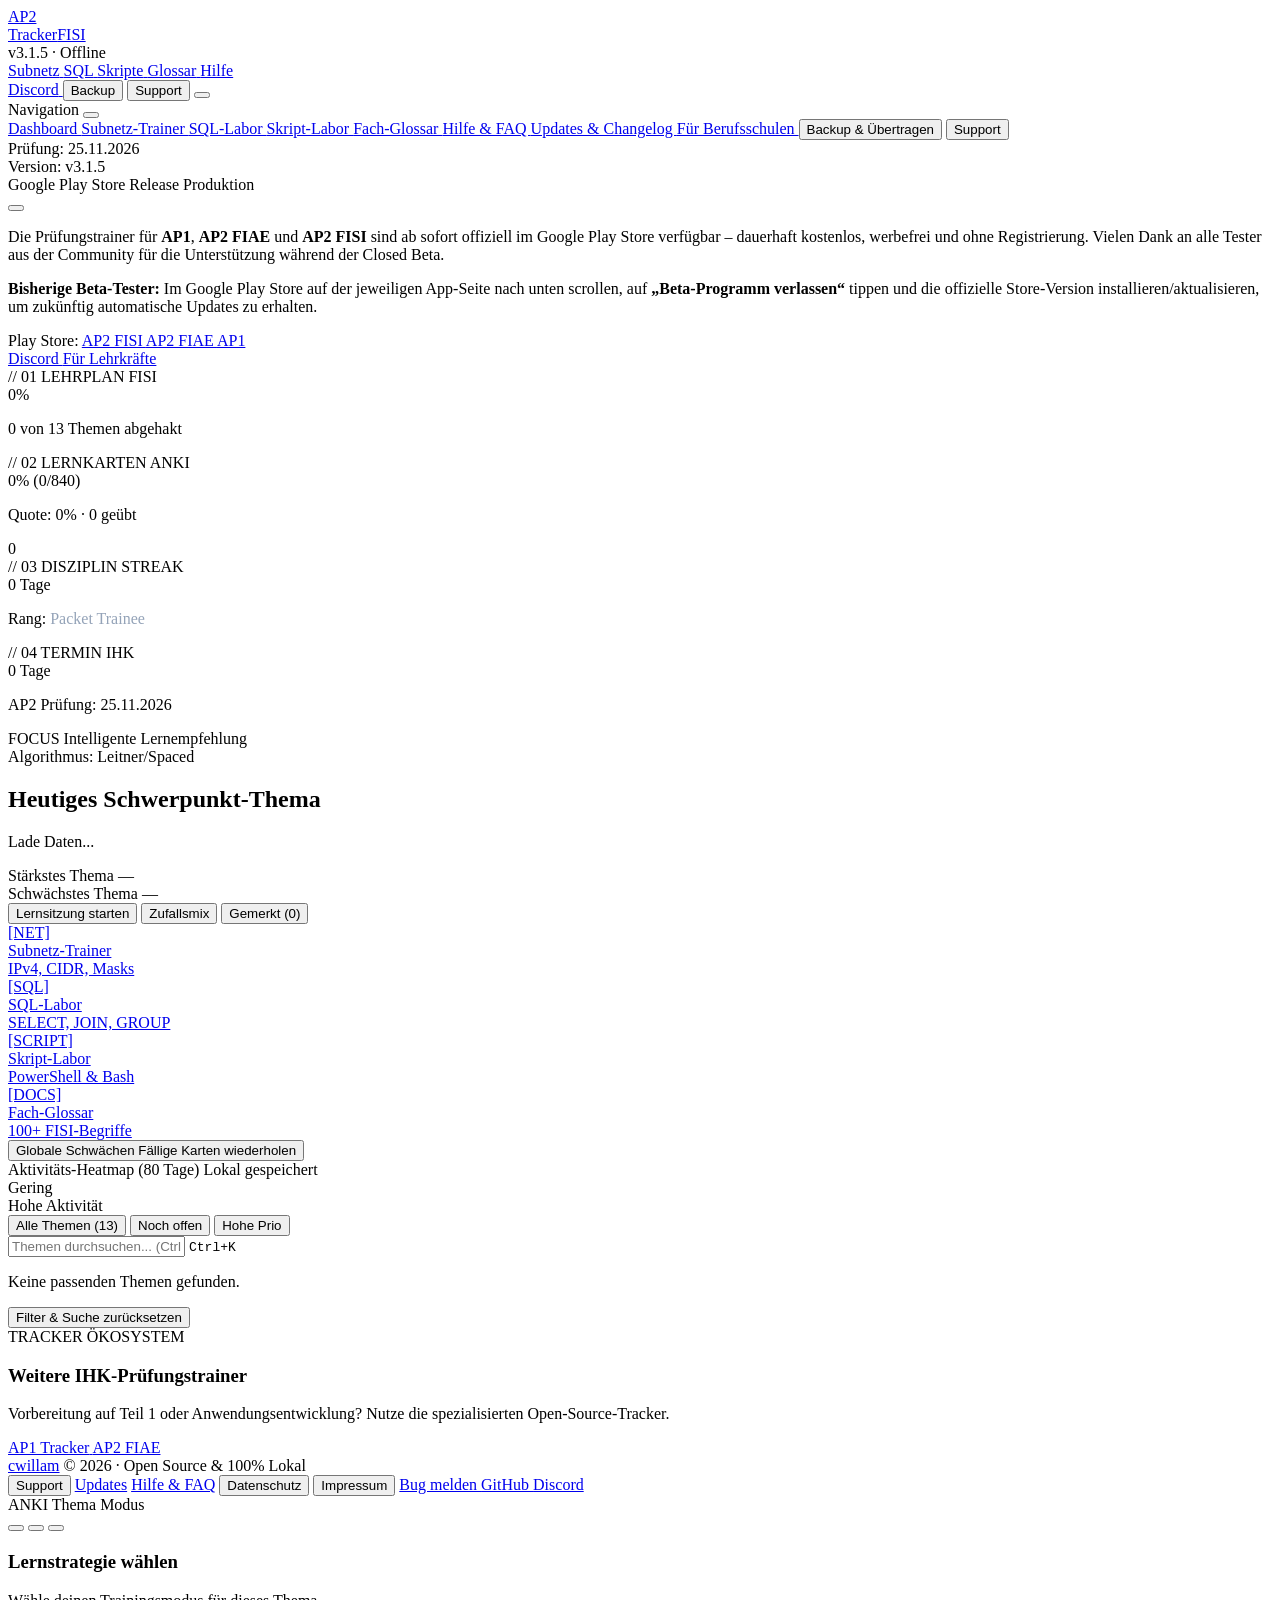
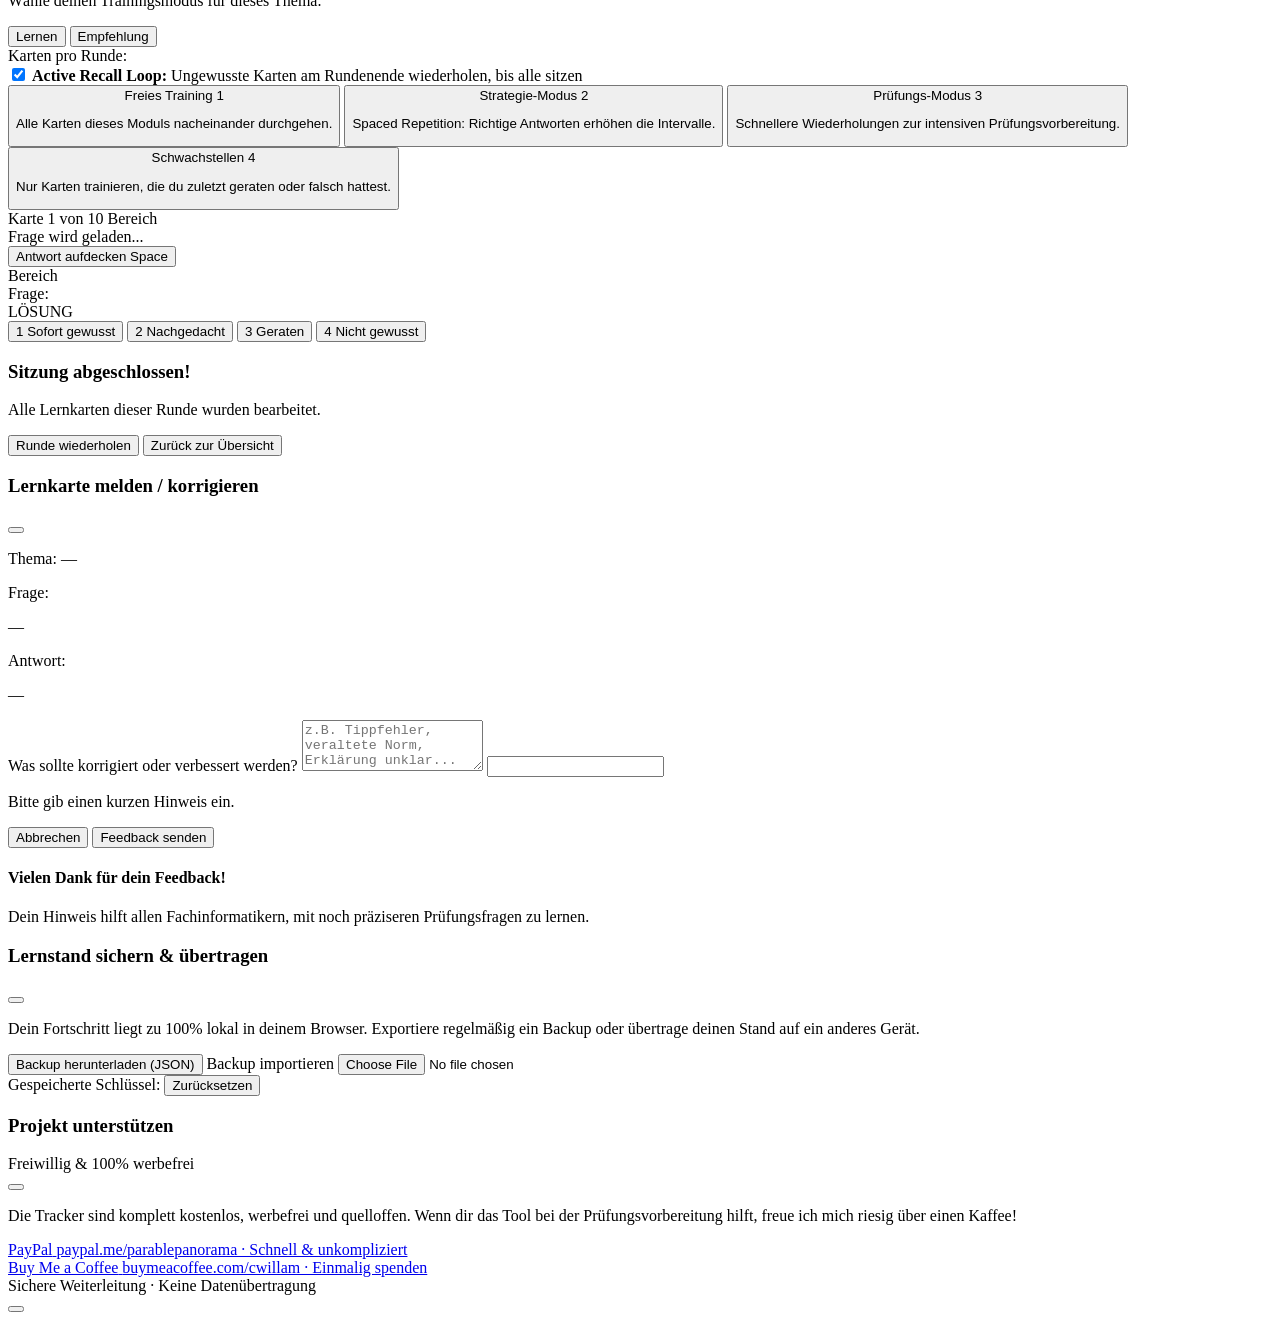
==== commit ac7c51ab: "Show source topic in weakness loop Display the originating topic for each card while reviewing globa" ====
--- a/index.html
+++ b/index.html
@@ -1115,6 +1115,10 @@
           <!-- 2. Question View -->
           <div id="ankiQuestionView" class="hidden flex flex-col items-center justify-center text-center space-y-6 py-6">
             <span id="ankiCardCounter" class="font-mono text-xs text-dark-dim uppercase tracking-widest">Karte 1 von 10</span>
+            <span id="ankiCardTopic" class="hidden inline-flex items-center gap-1.5 rounded-full border border-orange-400/30 bg-orange-400/10 px-2.5 py-1 text-[10px] font-mono text-orange-300">
+              <i data-lucide="folder" class="h-3 w-3"></i>
+              <span>Bereich</span>
+            </span>
             <div id="ankiQuestionText" class="text-xl sm:text-2xl font-bold text-white max-w-xl leading-relaxed">
               Frage wird geladen...
             </div>
@@ -1130,6 +1134,10 @@
 
           <!-- 3. Answer View -->
           <div id="ankiAnswerView" class="hidden flex flex-col space-y-5">
+            <div id="ankiAnswerTopic" class="hidden inline-flex items-center gap-1.5 self-center rounded-full border border-orange-400/30 bg-orange-400/10 px-2.5 py-1 text-[10px] font-mono text-orange-300">
+              <i data-lucide="folder" class="h-3 w-3"></i>
+              <span>Bereich</span>
+            </div>
             <!-- Question muted at top -->
             <div class="p-3.5 rounded-lg border border-dark-border bg-dark-bg/60 text-xs text-dark-muted">
               <span class="text-[10px] font-mono uppercase tracking-wider text-dark-dim block mb-1">Frage:</span>
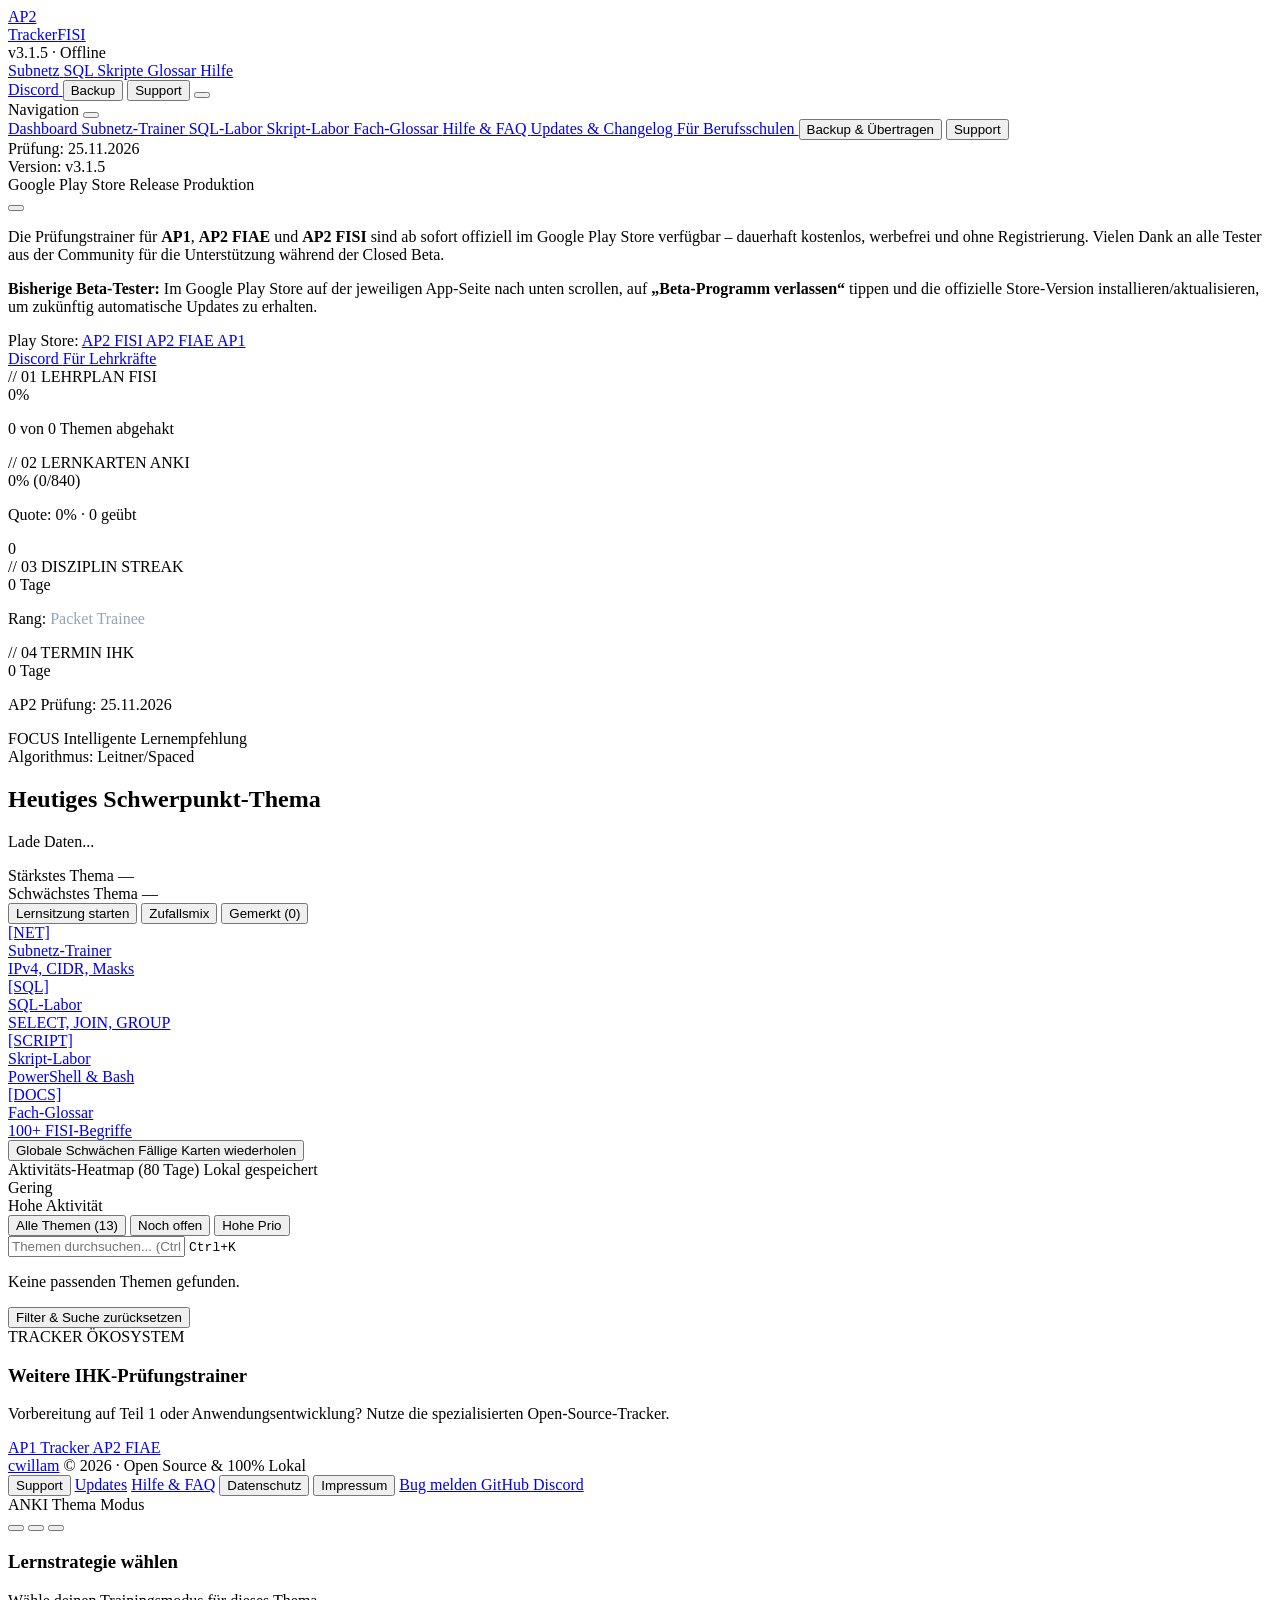
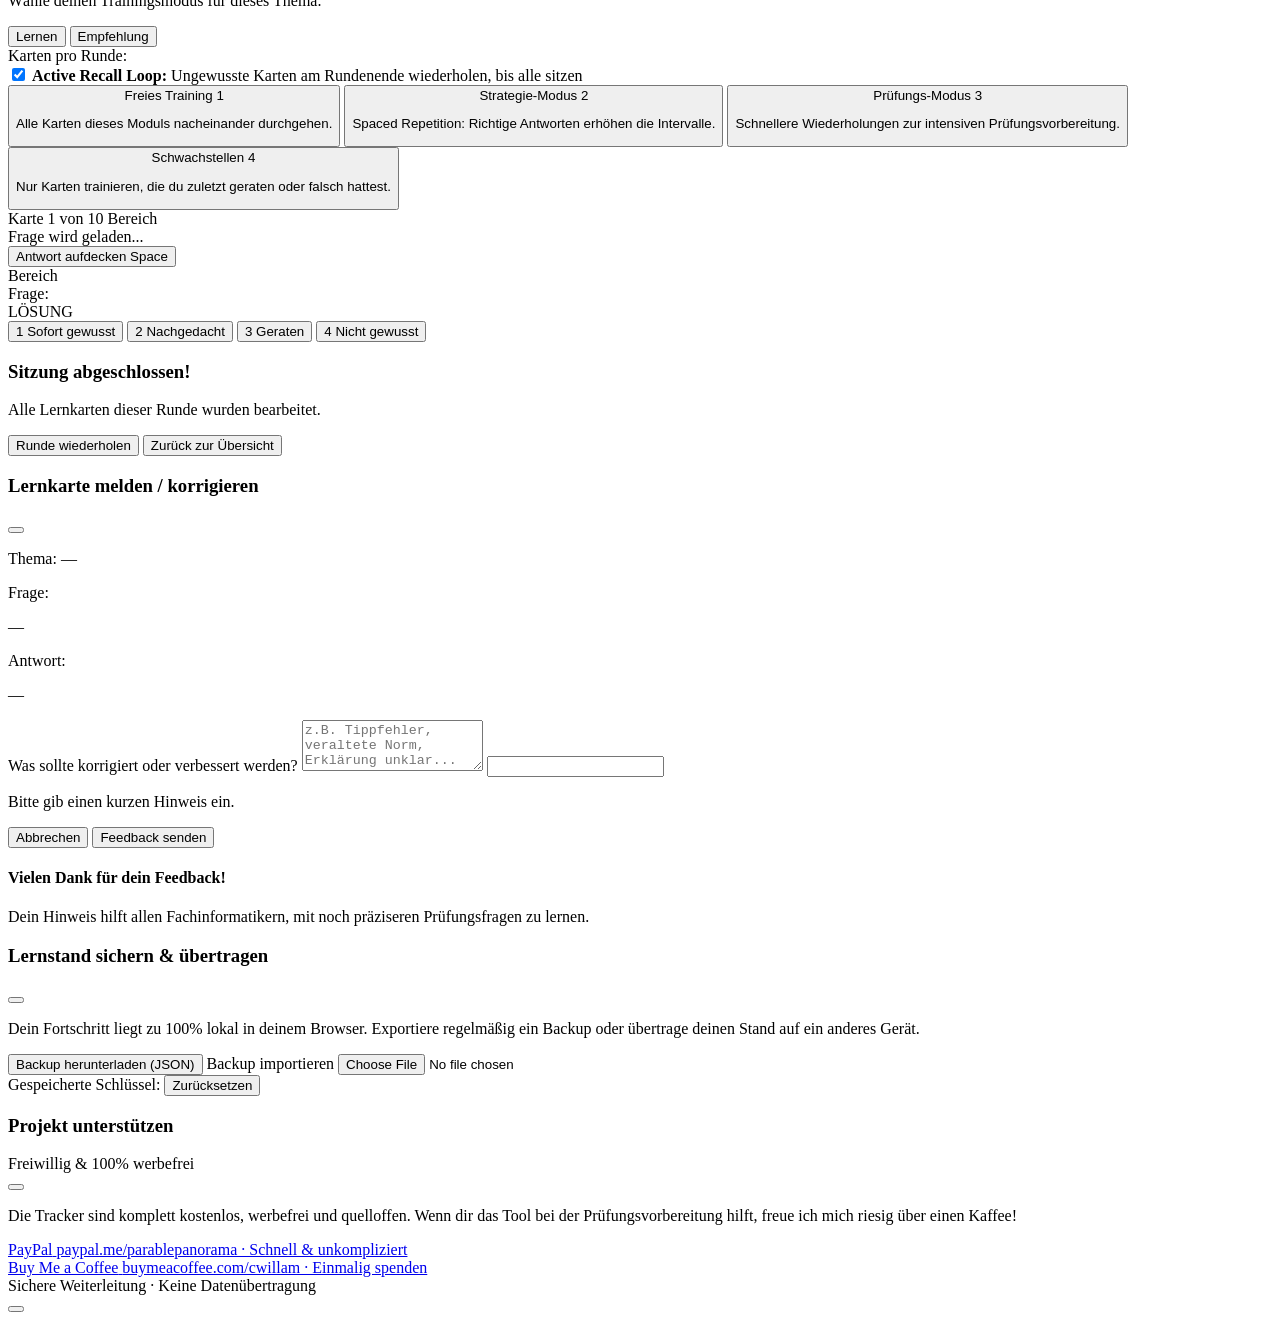
==== commit fc102ae4: "Merge pull request #1 from fe-en/feat/global-weakness-review review: move weakness distribution into" ====
--- a/index.html
+++ b/index.html
@@ -455,7 +455,7 @@
               <span id="totalPercentTop" class="text-2xl sm:text-3xl font-bold font-mono text-white tabular-nums">0%</span>
             </div>
             <p class="text-xs text-dark-muted mt-1 truncate">
-              <span id="doneCount" class="font-mono font-semibold text-white">0</span> von 13 Themen abgehakt
+              <span id="doneCount" class="font-mono font-semibold text-white">0</span> von <span id="totalTopicsCount">13</span> Themen abgehakt
             </p>
           </div>
           <!-- 1px Hairline Progress Bar -->
@@ -1330,7 +1330,7 @@
             <input
               type="file"
               id="importFile"
-              accept=".json"
+              accept=".json,application/json,text/plain"
               class="hidden"
               onchange="app.importData(this)"
             />
@@ -1445,7 +1445,7 @@
          ============================================================ -->
     <script src="assets/js/confetti.js?v=3.1.5"></script>
     <script src="assets/js/data.js?v=3.1.5"></script>
-    <script src="assets/js/questions.js?v=3.1.5"></script>
+    <script src="assets/js/questions.js?v=3.1.5.1"></script>
     <script src="assets/js/lucide.min.js?v=3.1.5"></script>
     <script>
       // Lucide SVGs initialisieren
@@ -1468,7 +1468,7 @@
         if (e.key === "Escape") closeSupportModal();
       });
     </script>
-    <script src="assets/js/app.js?v=3.1.5"></script>
+    <script src="assets/js/app.js?v=3.1.5.1"></script>
 
     <!-- PWA Service Worker -->
     <script>
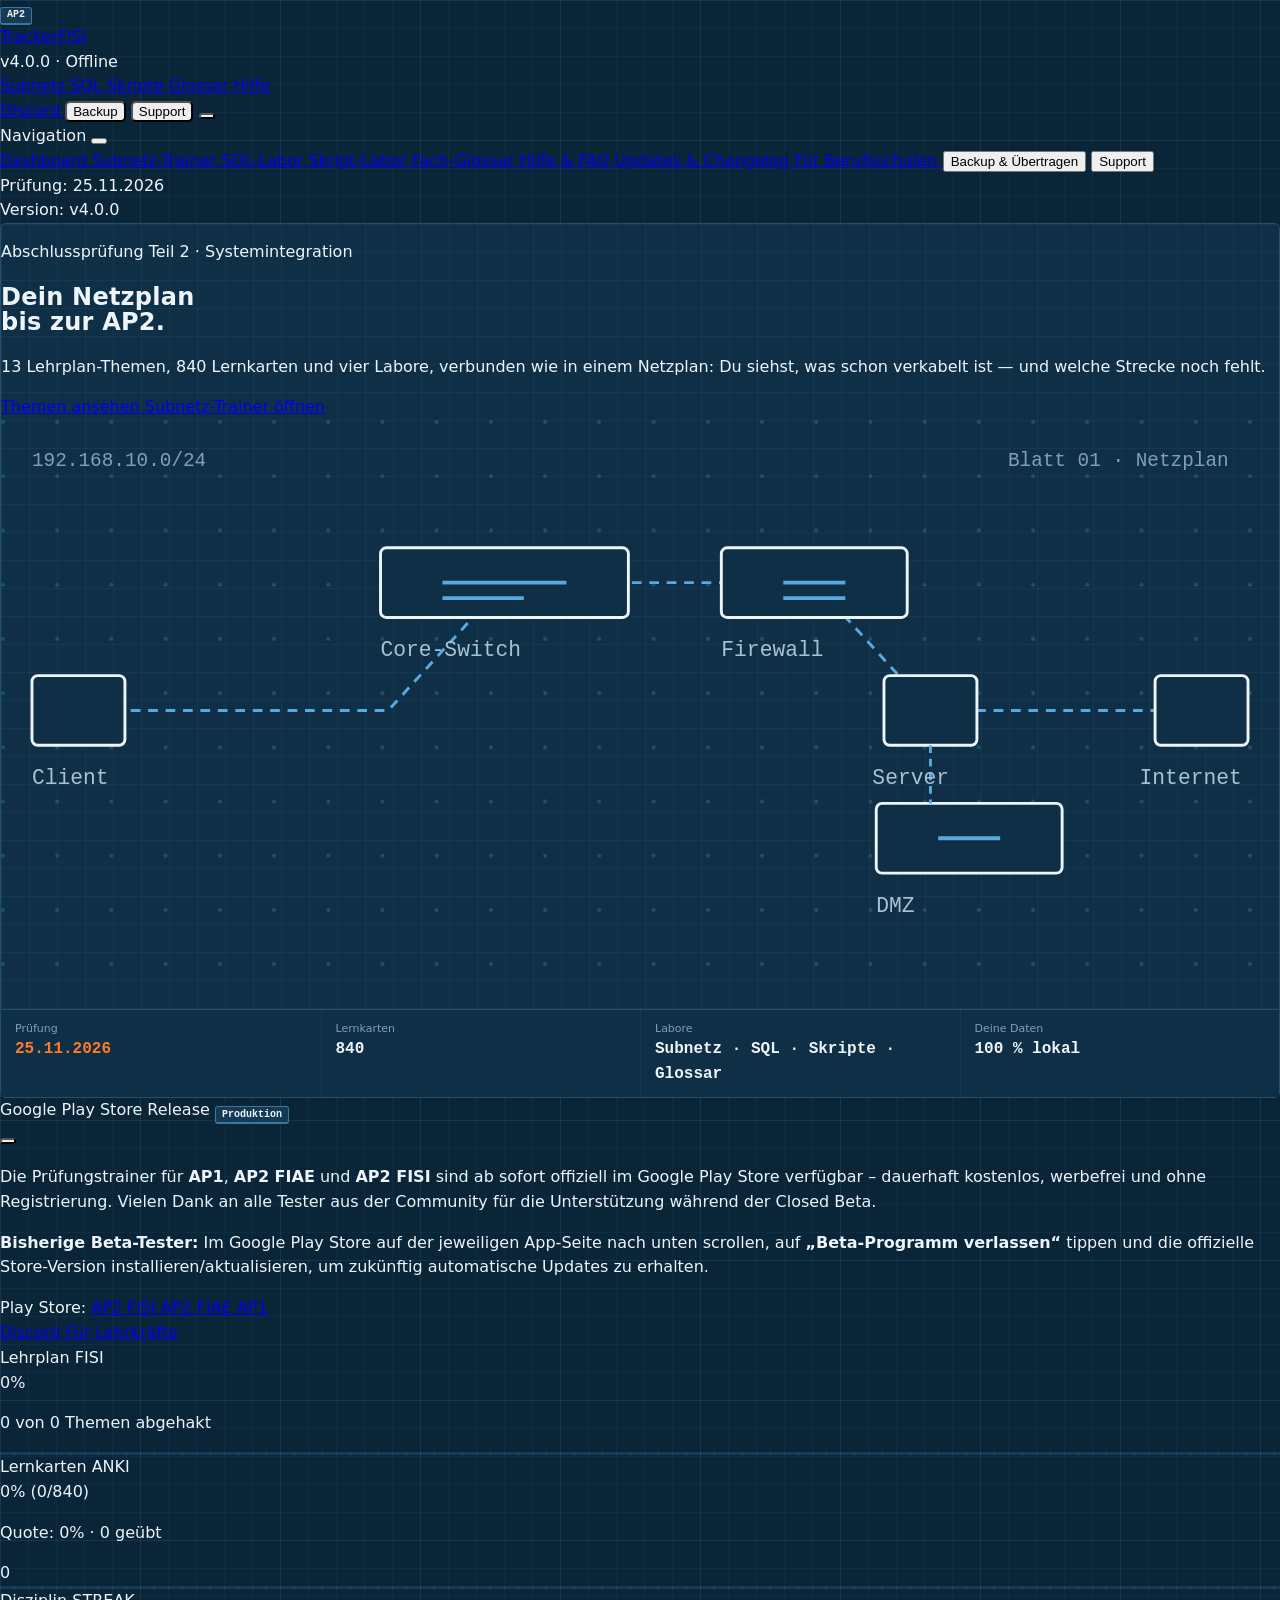
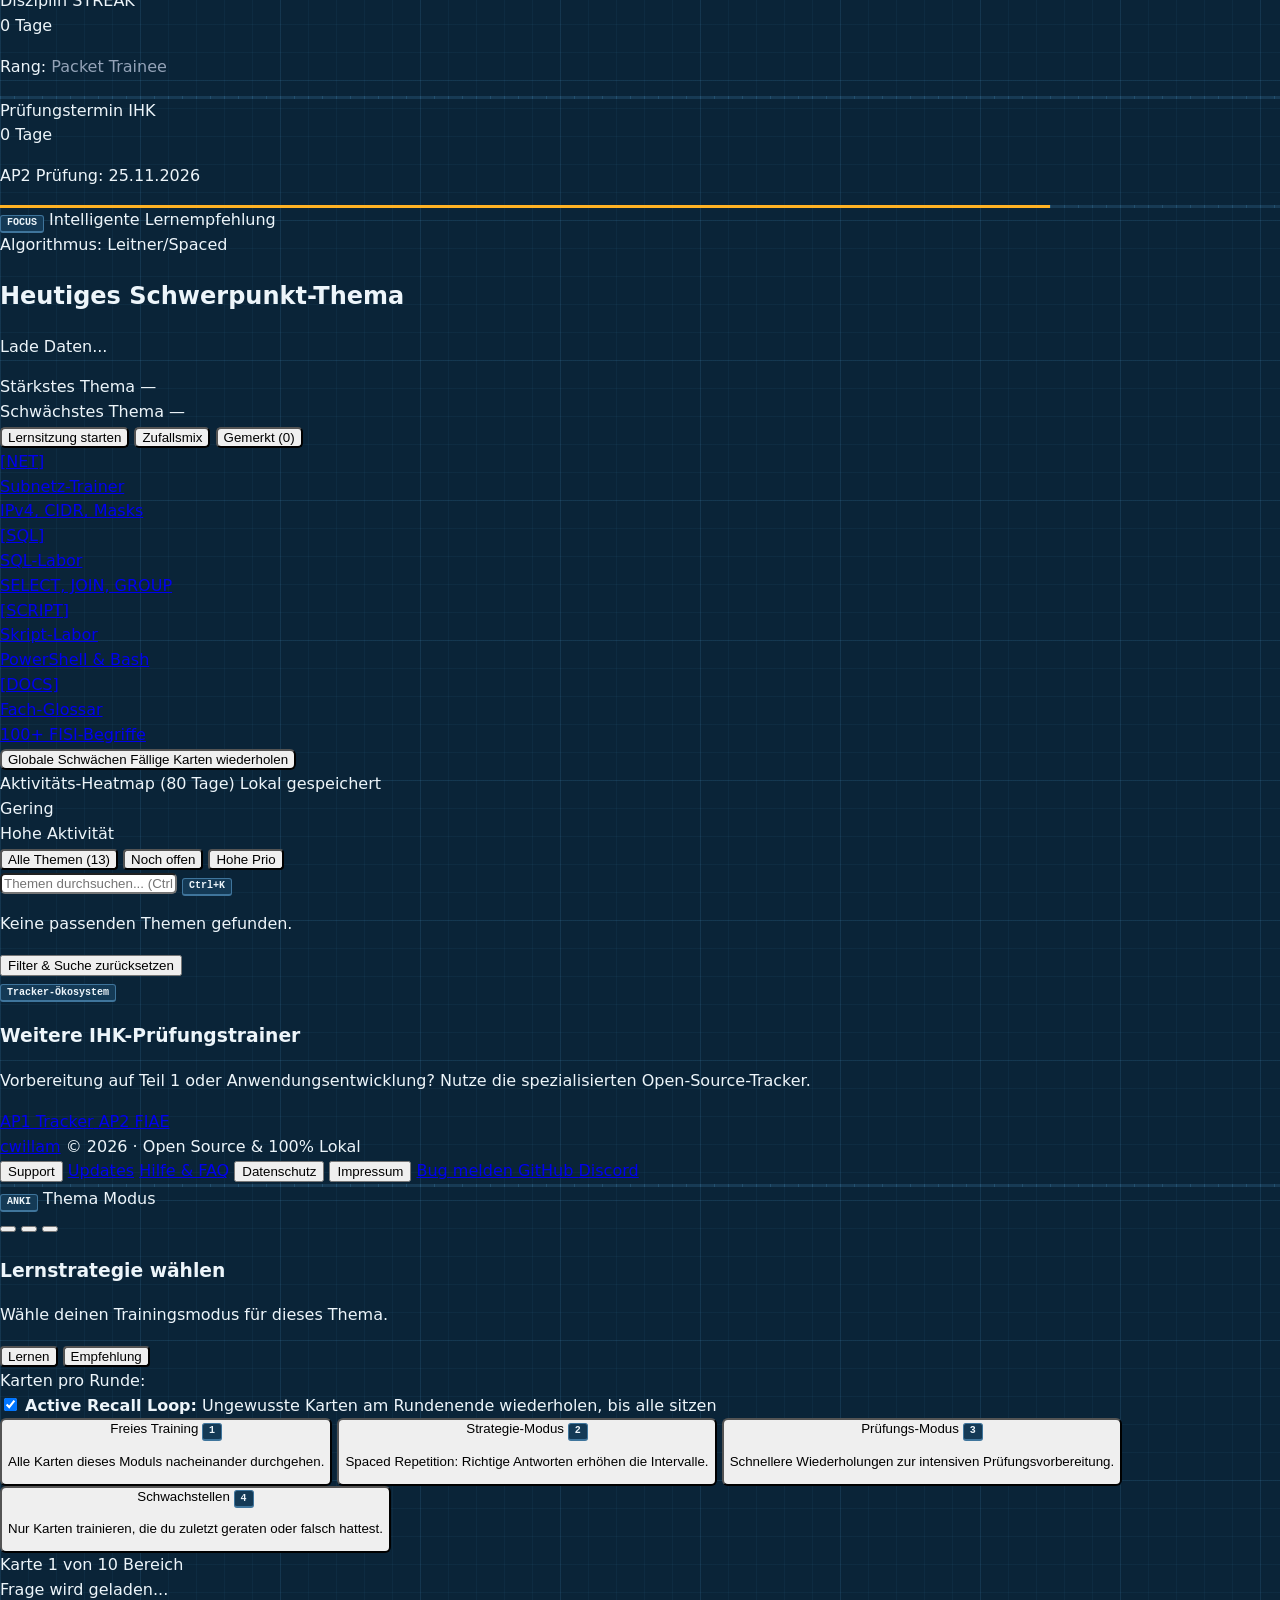
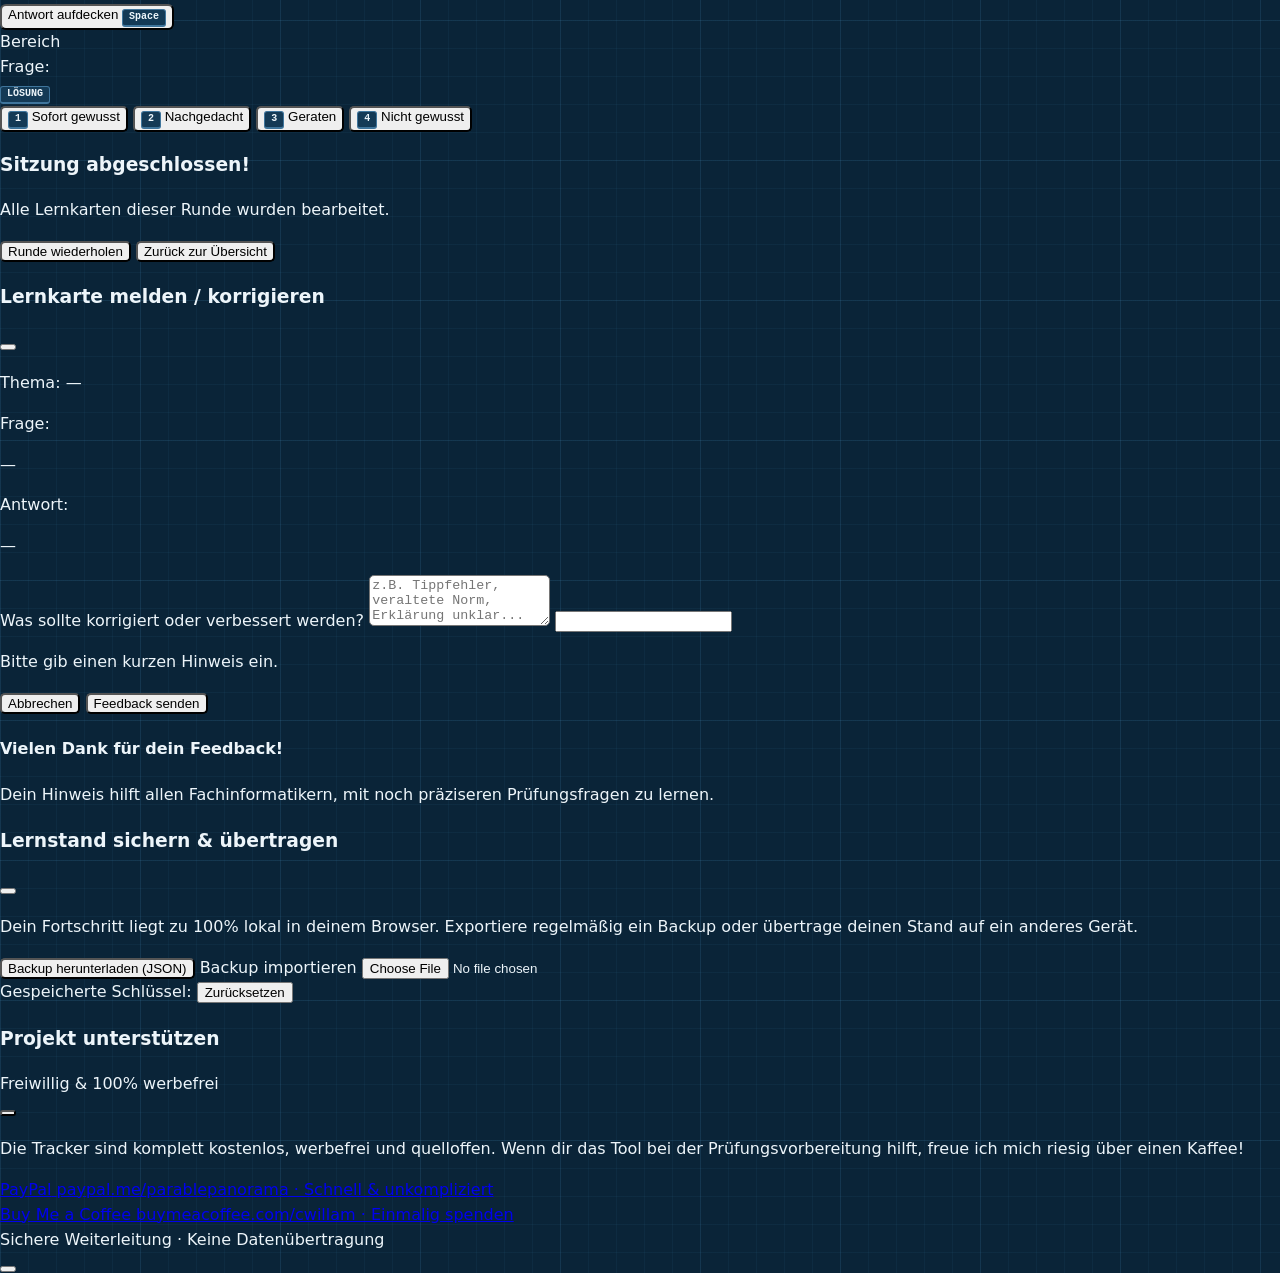
==== commit 21f8bba2: "Design v4.0.0: Blaupause – Netzplan-Designsystem statt Obsidian/Emerald - Cyanotypie-Palette (#0a243" ====
--- a/index.html
+++ b/index.html
@@ -86,7 +86,7 @@
       name="apple-mobile-web-app-status-bar-style"
       content="black-translucent"
     />
-    <meta name="theme-color" content="#09090b" />
+    <meta name="theme-color" content="#0a2438" />
     <link rel="canonical" href="https://ap2-fisi.cwillam.de/" />
 
     <title>
@@ -96,28 +96,28 @@
     <!-- Preload self-hosted fonts -->
     <link
       rel="preload"
-      href="assets/fonts/Inter-Regular.woff2"
+      href="assets/fonts/PlexSans-Regular.woff2"
       as="font"
       type="font/woff2"
       crossorigin
     />
     <link
       rel="preload"
-      href="assets/fonts/Inter-SemiBold.woff2"
+      href="assets/fonts/PlexSans-SemiBold.woff2"
       as="font"
       type="font/woff2"
       crossorigin
     />
     <link
       rel="preload"
-      href="assets/fonts/Inter-Bold.woff2"
+      href="assets/fonts/PlexSans-Bold.woff2"
       as="font"
       type="font/woff2"
       crossorigin
     />
 
     <!-- Tailwind 3 Engine (Local, Zero-CDN) -->
-    <script src="assets/js/tailwind.js?v=3.1.5"></script>
+    <script src="assets/js/tailwind.js?v=4.0.0"></script>
     <script>
       tailwind.config = {
         darkMode: "class",
@@ -125,7 +125,7 @@
           extend: {
             fontFamily: {
               sans: [
-                "Inter",
+                "IBM Plex Sans",
                 "system-ui",
                 "-apple-system",
                 "BlinkMacSystemFont",
@@ -134,8 +134,8 @@
                 "sans-serif",
               ],
               mono: [
+                "IBM Plex Mono",
                 "ui-monospace",
-                "SFMono-Regular",
                 "JetBrains Mono",
                 "Menlo",
                 "Monaco",
@@ -144,24 +144,26 @@
               ],
             },
             colors: {
-              dark: {
-                bg: "#09090b", // Pure obsidian / Zinc 950
-                card: "#121215", // Dense workbench surface
-                "card-hover": "#18181d",
-                border: "#23232a", // Hairline border
-                "border-subtle": "#191920",
-                text: "#f4f4f5", // High-contrast Zinc 100
-                muted: "#a1a1aa", // Zinc 400
-                dim: "#71717a", // Zinc 500
-                accent: "#10b981", // Crisp Emerald (AP2 FISI)
-                "accent-hover": "#059669",
-                "accent-dim": "rgba(16, 185, 129, 0.12)",
-                success: "#10b981", // Crisp Emerald
-                "success-dim": "rgba(16, 185, 129, 0.12)",
-                warning: "#f59e0b", // Amber
-                "warning-dim": "rgba(245, 158, 11, 0.12)",
-                danger: "#ef4444", // Crimson
-                "danger-dim": "rgba(239, 68, 68, 0.12)",
+              emerald: {50:"#eef7fd",100:"#d9edfa",200:"#b0d8f2",300:"#7dbde7",400:"#58aade",500:"#3694cf",600:"#2e86b8",700:"#256d96",800:"#1f5678",900:"#173f59",950:"#0f2f47"},
+              zinc: {50:"#f2f8fc",100:"#e3eef6",200:"#c3d9e8",300:"#9dbfd6",400:"#729fba",500:"#4f7f9c",600:"#3f759c",700:"#33566f",800:"#1c425e",900:"#122f45",950:"#0a2438"},
+                            dark: {
+                bg: "#0a2438", // Pure obsidian / Zinc 950
+                card: "#0f2f47", // Dense workbench surface
+                "card-hover": "#143a56",
+                border: "#23506f", // Hairline border
+                "border-subtle": "#173a54",
+                text: "#edf5fa", // High-contrast Zinc 100
+                muted: "#a8c2d4", // Zinc 400
+                dim: "#7fa0b7", // Zinc 500
+                accent: "#2e86b8", // Crisp Emerald (AP2 FISI)
+                "accent-hover": "#3694cf",
+                "accent-dim": "rgba(88, 170, 222, 0.13)",
+                success: "#35c79a", // Crisp Emerald
+                "success-dim": "rgba(53, 199, 154, 0.12)",
+                warning: "#ffb224", // Amber
+                "warning-dim": "rgba(255, 178, 36, 0.12)",
+                danger: "#ff6b5e", // Crimson
+                "danger-dim": "rgba(255, 107, 94, 0.12)",
               },
             },
           },
@@ -170,7 +172,7 @@
     </script>
 
     <!-- Custom High-Craft CSS Tokens & Keycaps -->
-    <link href="assets/css/style.css?v=3.1.5" rel="stylesheet" />
+    <link href="assets/css/style.css?v=4.0.0" rel="stylesheet" />
   </head>
 
   <body class="flex flex-col min-h-screen bg-dark-bg text-dark-text antialiased selection:bg-emerald-600 selection:text-white">
@@ -181,7 +183,7 @@
     >
       <div class="flex items-center gap-2 mb-3">
         <span class="kbd-cap text-xs text-emerald-400 border-emerald-500/30 bg-emerald-950/40">AP2</span>
-        <span class="font-mono text-xs text-dark-muted tracking-wider uppercase font-semibold">Mission Control</span>
+        <span class="font-mono text-xs text-dark-muted tracking-wider uppercase font-semibold">Netzplan wird geladen</span>
       </div>
       <p
         class="text-dark-dim font-mono text-[11px] tracking-widest uppercase animate-pulse"
@@ -203,7 +205,7 @@
             <div class="flex items-center gap-1.5"><span class="font-bold text-base tracking-tight text-white group-hover:text-emerald-400 transition-colors">Tracker</span><span class="text-[9px] font-mono font-bold bg-emerald-950/60 border border-emerald-500/40 text-emerald-400 px-1.5 py-0.5 rounded">FISI</span></div>
           </a>
           <span class="hidden sm:inline-flex items-center font-mono text-[10px] text-dark-dim border border-dark-border rounded px-2 py-0.5 uppercase tracking-wider">
-            v3.1.5 · Offline
+            v4.0.0 · Offline
           </span>
         </div>
 
@@ -334,7 +336,7 @@
           </div>
           <div class="flex items-center justify-between">
             <span>Version:</span>
-            <span>v3.1.5</span>
+            <span>v4.0.0</span>
           </div>
         </div>
       </div>
@@ -344,6 +346,63 @@
          2. MAIN WORKSPACE CONTAINER
          ============================================================ -->
     <main class="flex-1 max-w-6xl w-full mx-auto px-4 sm:px-6 py-6 space-y-6">
+
+      <!-- NETZPLAN: Das Prüfungsnetz als Zeichnung -->
+      <section class="plan-sheet overflow-hidden" aria-labelledby="planTitle">
+        <div class="grid lg:grid-cols-2">
+          <div class="p-6 sm:p-8 flex flex-col justify-center">
+            <p class="text-sm text-dark-muted mb-3">Abschlussprüfung Teil 2 · Systemintegration</p>
+            <h1 id="planTitle" class="plan-title text-4xl sm:text-5xl text-white">
+              Dein Netzplan<br />bis zur AP2.
+            </h1>
+            <p class="text-sm sm:text-base text-dark-muted leading-relaxed mt-4 max-w-md">
+              13 Lehrplan-Themen, 840 Lernkarten und vier Labore, verbunden wie in einem
+              Netzplan: Du siehst, was schon verkabelt ist — und welche Strecke noch fehlt.
+            </p>
+            <div class="flex flex-wrap gap-3 mt-6">
+              <a href="#contentList" class="px-4 py-2.5 rounded-md bg-emerald-600 hover:bg-emerald-500 text-white font-semibold text-sm transition-colors">
+                Themen ansehen
+              </a>
+              <a href="subnet.html" class="px-4 py-2.5 rounded-md border border-dark-border hover:border-dark-strong bg-dark-bg/50 text-white text-sm font-medium transition-colors">
+                Subnetz-Trainer öffnen
+              </a>
+            </div>
+          </div>
+          <div class="border-t lg:border-t-0 lg:border-l border-dark-border bg-dark-bg/40" aria-hidden="true">
+            <svg viewBox="0 0 660 300" class="w-full h-auto block" role="presentation">
+              <defs>
+                <pattern id="planDots" width="28" height="28" patternUnits="userSpaceOnUse">
+                  <circle cx="1" cy="1" r="1" fill="#23506f" />
+                </pattern>
+              </defs>
+              <rect width="660" height="300" fill="url(#planDots)" />
+              <path d="M40 150 H200 L260 84 H420 L480 150 H620" fill="none" stroke="#58aade" stroke-width="1.5" stroke-dasharray="5 4" />
+              <circle class="packet" cx="40" cy="150" r="5" fill="#ff7a29" />
+              <g font-family="IBM Plex Mono, monospace" font-size="11" fill="#a8c2d4">
+                <g stroke="#edf5fa" stroke-width="1.5" fill="#0f2f47">
+                  <rect x="16" y="132" width="48" height="36" rx="3" /><rect x="196" y="66" width="128" height="36" rx="3" />
+                  <rect x="372" y="66" width="96" height="36" rx="3" /><rect x="456" y="132" width="48" height="36" rx="3" />
+                  <rect x="452" y="198" width="96" height="36" rx="3" /><rect x="596" y="132" width="48" height="36" rx="3" />
+                </g>
+                <path d="M228 84h64M228 92h42M404 84h32M404 92h32M484 216h32" stroke="#58aade" stroke-width="2" />
+                <path d="M480 168 V198" stroke="#58aade" stroke-width="1.5" stroke-dasharray="4 3" />
+                <text x="16" y="188">Client</text><text x="196" y="122">Core-Switch</text>
+                <text x="372" y="122">Firewall</text><text x="450" y="188">Server</text>
+                <text x="452" y="254">DMZ</text><text x="588" y="188">Internet</text>
+              </g>
+              <g font-family="IBM Plex Mono, monospace" font-size="10" fill="#7fa0b7">
+                <text x="16" y="24">192.168.10.0/24</text><text x="520" y="24">Blatt 01 · Netzplan</text>
+              </g>
+            </svg>
+          </div>
+        </div>
+        <div class="title-block border-0 border-t border-dark-border" style="border-left:none;border-right:none;border-bottom:none">
+          <div><div class="tb-label">Prüfung</div><div class="tb-value" style="color:var(--patch)">25.11.2026</div></div>
+          <div><div class="tb-label">Lernkarten</div><div class="tb-value">840</div></div>
+          <div><div class="tb-label">Labore</div><div class="tb-value">Subnetz · SQL · Skripte · Glossar</div></div>
+          <div><div class="tb-label">Deine Daten</div><div class="tb-value">100 % lokal</div></div>
+        </div>
+      </section>
 
       <!-- LEAN STATUS & COMMUNITY BULLETIN (Collapsible & Dismissible) -->
       <section id="infoBox" class="border border-dark-border rounded-xl bg-dark-card overflow-hidden">
@@ -448,7 +507,7 @@
         <div class="p-4 rounded-xl border border-dark-border bg-dark-card hover:border-dark-strong transition-colors flex flex-col justify-between">
           <div>
             <div class="flex items-center justify-between text-[10px] font-mono uppercase tracking-widest text-dark-dim mb-1">
-              <span>// 01 LEHRPLAN</span>
+              <span>Lehrplan</span>
               <span class="text-emerald-400">FISI</span>
             </div>
             <div class="flex items-baseline gap-2">
@@ -468,7 +527,7 @@
         <div class="p-4 rounded-xl border border-dark-border bg-dark-card hover:border-dark-strong transition-colors flex flex-col justify-between">
           <div>
             <div class="flex items-center justify-between text-[10px] font-mono uppercase tracking-widest text-dark-dim mb-1">
-              <span>// 02 LERNKARTEN</span>
+              <span>Lernkarten</span>
               <span class="text-emerald-400">ANKI</span>
             </div>
             <div class="flex items-baseline gap-2">
@@ -489,7 +548,7 @@
         <div class="p-4 rounded-xl border border-dark-border bg-dark-card hover:border-dark-strong transition-colors flex flex-col justify-between">
           <div>
             <div class="flex items-center justify-between text-[10px] font-mono uppercase tracking-widest text-dark-dim mb-1">
-              <span>// 03 DISZIPLIN</span>
+              <span>Disziplin</span>
               <span class="text-orange-400">STREAK</span>
             </div>
             <div class="flex items-center gap-2">
@@ -511,7 +570,7 @@
         <div class="p-4 rounded-xl border border-dark-border bg-dark-card hover:border-dark-strong transition-colors flex flex-col justify-between">
           <div>
             <div class="flex items-center justify-between text-[10px] font-mono uppercase tracking-widest text-dark-dim mb-1">
-              <span>// 04 TERMIN</span>
+              <span>Prüfungstermin</span>
               <span class="text-amber-400">IHK</span>
             </div>
             <div class="flex items-center gap-2">
@@ -531,7 +590,7 @@
       </section>
 
       <!-- ============================================================
-           4. WORKBENCH (2-Column Mission Control)
+           4. WORKBENCH (2-Column Netzplan wird geladen)
            ============================================================ -->
       <section class="grid grid-cols-1 lg:grid-cols-12 gap-4">
         <!-- Left: Smart Focus & Fast Training (7 Cols) -->
@@ -763,7 +822,7 @@
            ============================================================ -->
       <section class="p-4 sm:p-5 rounded-xl border border-dark-border bg-dark-card/60 flex flex-col sm:flex-row items-center justify-between gap-4">
         <div>
-          <span class="kbd-cap text-[9px] text-emerald-400 border-emerald-500/30 bg-emerald-950/20 mb-1">TRACKER ÖKOSYSTEM</span>
+          <span class="kbd-cap text-[9px] text-emerald-400 border-emerald-500/30 bg-emerald-950/20 mb-1">Tracker-Ökosystem</span>
           <h3 class="text-sm font-bold text-white tracking-tight">Weitere IHK-Prüfungstrainer</h3>
           <p class="text-xs text-dark-muted mt-0.5">Vorbereitung auf Teil 1 oder Anwendungsentwicklung? Nutze die spezialisierten Open-Source-Tracker.</p>
         </div>
@@ -1443,10 +1502,10 @@
     <!-- ============================================================
          14. JAVASCRIPT BUNDLES & ENGINE
          ============================================================ -->
-    <script src="assets/js/confetti.js?v=3.1.5"></script>
-    <script src="assets/js/data.js?v=3.1.5"></script>
-    <script src="assets/js/questions.js?v=3.1.5.1"></script>
-    <script src="assets/js/lucide.min.js?v=3.1.5"></script>
+    <script src="assets/js/confetti.js?v=4.0.0"></script>
+    <script src="assets/js/data.js?v=4.0.0"></script>
+    <script src="assets/js/questions.js?v=4.0.0"></script>
+    <script src="assets/js/lucide.min.js?v=4.0.0"></script>
     <script>
       // Lucide SVGs initialisieren
       if (window.lucide) lucide.createIcons();
@@ -1468,13 +1527,13 @@
         if (e.key === "Escape") closeSupportModal();
       });
     </script>
-    <script src="assets/js/app.js?v=3.1.5.1"></script>
+    <script src="assets/js/app.js?v=4.0.0"></script>
 
     <!-- PWA Service Worker -->
     <script>
       if ("serviceWorker" in navigator) {
         window.addEventListener("load", () => {
-          navigator.serviceWorker.register("sw.js?v=3.1.5").catch(() => {});
+          navigator.serviceWorker.register("sw.js?v=4.0.0").catch(() => {});
         });
       }
 
--- a/assets/css/style.css
+++ b/assets/css/style.css
@@ -0,0 +1,310 @@
+/* ============================================================
+   AP2 TRACKER FISI · BLAUPAUSE (v4)
+   Designsystem nach dem Netzplan: Cyanotypie-Blau, Kreidelinien,
+   Millimeterpapier und eine einzige Signalfarbe — das orange
+   Patchkabel. Mono nur für echte Daten (IPs, Zahlen, Code).
+   ============================================================ */
+
+/* ----- FONTS (Self-hosted, 100% offline, zero CDN) ----- */
+@font-face {
+  font-family: 'IBM Plex Sans';
+  font-style: normal;
+  font-weight: 400;
+  font-display: swap;
+  src: url('../fonts/PlexSans-Regular.woff2') format('woff2');
+}
+@font-face {
+  font-family: 'IBM Plex Sans';
+  font-style: normal;
+  font-weight: 600;
+  font-display: swap;
+  src: url('../fonts/PlexSans-SemiBold.woff2') format('woff2');
+}
+@font-face {
+  font-family: 'IBM Plex Sans';
+  font-style: normal;
+  font-weight: 700;
+  font-display: swap;
+  src: url('../fonts/PlexSans-Bold.woff2') format('woff2');
+}
+@font-face {
+  font-family: 'IBM Plex Sans Condensed';
+  font-style: normal;
+  font-weight: 600;
+  font-display: swap;
+  src: url('../fonts/PlexSansCond-SemiBold.woff2') format('woff2');
+}
+@font-face {
+  font-family: 'IBM Plex Mono';
+  font-style: normal;
+  font-weight: 400;
+  font-display: swap;
+  src: url('../fonts/PlexMono-Regular.woff2') format('woff2');
+}
+@font-face {
+  font-family: 'IBM Plex Mono';
+  font-style: normal;
+  font-weight: 600;
+  font-display: swap;
+  src: url('../fonts/PlexMono-SemiBold.woff2') format('woff2');
+}
+
+/* ----- DESIGN TOKENS ----- */
+:root {
+  --bg: #0a2438;              /* Blaupause / Cyanotypie-Grund */
+  --bg-deep: #071a2a;         /* Vertiefte Zeichenfläche */
+  --surface: #0f2f47;         /* Zeichenblatt / Panel */
+  --surface-raised: #143a56;  /* Erhobene Blätter / Menüs */
+  --surface-hover: #174463;
+  --surface-inset: #0a2438;
+
+  --border: #23506f;          /* Kreidelinie */
+  --border-subtle: #173a54;
+  --border-strong: #3f759c;
+
+  --ink: #edf5fa;             /* Kreideweiß */
+  --ink-secondary: #a8c2d4;
+  --ink-muted: #7fa0b7;
+  --ink-dim: #5d8099;
+
+  --accent: #58aade;          /* Zeichenblau (Links, aktiver Zustand) */
+  --accent-strong: #2e86b8;   /* Button-Grund */
+  --accent-muted: rgba(88, 170, 222, 0.13);
+  --patch: #ff7a29;           /* Patchkabel-Orange: NUR Prüfung/Fokus/Live */
+  --patch-muted: rgba(255, 122, 41, 0.13);
+
+  --success: #35c79a;
+  --success-muted: rgba(53, 199, 154, 0.12);
+  --warning: #ffb224;
+  --warning-muted: rgba(255, 178, 36, 0.12);
+  --danger: #ff6b5e;
+  --danger-muted: rgba(255, 107, 94, 0.12);
+
+  --font-sans: 'IBM Plex Sans', system-ui, -apple-system, 'Segoe UI', Roboto, sans-serif;
+  --font-cond: 'IBM Plex Sans Condensed', 'IBM Plex Sans', system-ui, sans-serif;
+  --font-mono: 'IBM Plex Mono', ui-monospace, Menlo, Monaco, Consolas, monospace;
+}
+
+/* ----- GLOBAL RESET & BASE ----- */
+*, *::before, *::after { box-sizing: border-box; }
+
+html {
+  background-color: var(--bg);
+  color: var(--ink);
+  font-family: var(--font-sans);
+  -webkit-font-smoothing: antialiased;
+  -moz-osx-font-smoothing: grayscale;
+  scroll-behavior: smooth;
+}
+
+body {
+  /* Millimeterpapier: feines 28px-Raster, grobes 140px-Raster */
+  background-color: var(--bg);
+  background-image:
+    linear-gradient(rgba(88, 170, 222, 0.055) 1px, transparent 1px),
+    linear-gradient(90deg, rgba(88, 170, 222, 0.055) 1px, transparent 1px),
+    linear-gradient(rgba(88, 170, 222, 0.09) 1px, transparent 1px),
+    linear-gradient(90deg, rgba(88, 170, 222, 0.09) 1px, transparent 1px);
+  background-size: 28px 28px, 28px 28px, 140px 140px, 140px 140px;
+  color: var(--ink);
+  min-height: 100vh;
+  margin: 0;
+  padding: 0;
+  overscroll-behavior-y: none;
+  line-height: 1.55;
+}
+
+h1, h2, h3 { text-wrap: balance; }
+p { text-wrap: pretty; }
+
+::selection { background: var(--patch); color: #1a0e02; }
+
+/* Sichtbarer Tastatur-Fokus, auf jedem Untergrund */
+:focus-visible {
+  outline: 2px solid var(--patch);
+  outline-offset: 2px;
+  border-radius: 2px;
+}
+
+.tabular-nums { font-variant-numeric: tabular-nums; }
+
+/* Radius-Disziplin der Zeichnung: keine weichen SaaS-Rundungen */
+.rounded-xl, .rounded-2xl { border-radius: 6px !important; }
+.rounded-lg { border-radius: 5px !important; }
+.rounded-md { border-radius: 4px !important; }
+
+/* ----- TASTENKAPPE (echte Tasten, keine Deko) ----- */
+.kbd-cap {
+  display: inline-flex;
+  align-items: center;
+  justify-content: center;
+  font-family: var(--font-mono);
+  font-size: 10px;
+  font-weight: 600;
+  line-height: 1;
+  padding: 2.5px 6px;
+  border-radius: 3px;
+  background: var(--surface-raised);
+  border: 1px solid var(--border-strong);
+  border-bottom-width: 2px;
+  color: var(--ink);
+  user-select: none;
+  white-space: nowrap;
+}
+
+/* ----- FORTSCHRITT ALS MESSSTRECKE ----- */
+.hairline-track {
+  width: 100%;
+  height: 3px;
+  background:
+    repeating-linear-gradient(90deg, var(--border) 0 1px, transparent 1px 14px),
+    var(--border-subtle);
+  overflow: hidden;
+  position: relative;
+}
+.hairline-fill {
+  height: 100%;
+  background: var(--accent);
+  transition: width 0.4s cubic-bezier(0.16, 1, 0.3, 1);
+}
+.hairline-fill.success { background: var(--success); }
+.hairline-fill.warning { background: var(--warning); }
+
+/* ----- NETZPLAN / HERO ----- */
+.plan-sheet {
+  background:
+    linear-gradient(rgba(88, 170, 222, 0.07) 1px, transparent 1px),
+    linear-gradient(90deg, rgba(88, 170, 222, 0.07) 1px, transparent 1px),
+    var(--surface);
+  background-size: 28px 28px;
+  border: 1px solid var(--border);
+  border-radius: 6px;
+  position: relative;
+}
+.plan-title {
+  font-family: var(--font-cond);
+  font-weight: 600;
+  letter-spacing: 0.01em;
+  line-height: 1.04;
+}
+/* Ein einziges orchestriertes Moment: ein Paket läuft den Netzplan ab */
+.packet {
+  animation: packet-run 5.5s cubic-bezier(0.45, 0, 0.2, 1) 0.6s 3 both;
+}
+@keyframes packet-run {
+  0% { transform: translate(0, 0); opacity: 0; }
+  6% { opacity: 1; }
+  28% { transform: translate(160px, 0); }
+  38% { transform: translate(220px, -66px); }
+  62% { transform: translate(380px, -66px); }
+  72% { transform: translate(440px, 0); }
+  92% { opacity: 1; }
+  100% { transform: translate(580px, 0); opacity: 0; }
+}
+/* Schriftfeld wie auf technischen Zeichnungen (DIN 824) */
+.title-block {
+  display: grid;
+  grid-template-columns: repeat(2, 1fr);
+  border: 1px solid var(--border);
+  background: var(--surface);
+}
+.title-block > div { padding: 10px 14px; }
+.title-block > div + div { border-left: 1px solid var(--border-subtle); }
+.title-block .tb-label { font-size: 11px; color: var(--ink-muted); }
+.title-block .tb-value { font-family: var(--font-mono); font-weight: 600; color: var(--ink); }
+@media (max-width: 640px) {
+  .title-block { grid-template-columns: 1fr 1fr; }
+  .title-block > div + div { border-left: none; }
+  .title-block > div:nth-child(even) { border-left: 1px solid var(--border-subtle); }
+  .title-block > div:nth-child(n+3) { border-top: 1px solid var(--border-subtle); }
+}
+@media (min-width: 1024px) { .title-block { grid-template-columns: repeat(4, 1fr); } }
+
+/* ----- THEMEN ALS RACK-EINHEITEN ----- */
+.topic-body {
+  display: grid;
+  grid-template-rows: 0fr;
+  transition: grid-template-rows 0.25s cubic-bezier(0.16, 1, 0.3, 1), opacity 0.2s ease;
+  opacity: 0;
+  overflow: hidden;
+}
+.topic-body.open {
+  grid-template-rows: 1fr;
+  opacity: 1;
+  border-top: 1px solid var(--border-subtle);
+}
+.topic-content { min-height: 0; }
+
+/* Rackschiene links: zwei Schraubenlöcher wie im 19"-Schrank */
+.topic-card {
+  background: var(--surface);
+  border: 1px solid var(--border);
+  border-radius: 6px;
+  position: relative;
+  padding-left: 14px;
+  transition: border-color 0.15s ease, background-color 0.15s ease;
+}
+.topic-card::before {
+  content: '';
+  position: absolute;
+  left: 0; top: 0; bottom: 0;
+  width: 14px;
+  border-right: 1px solid var(--border-subtle);
+  background:
+    radial-gradient(circle 2.5px at 7px 12px, var(--bg-deep) 2.4px, var(--border-strong) 2.5px, transparent 3.4px),
+    radial-gradient(circle 2.5px at 7px calc(100% - 12px), var(--bg-deep) 2.4px, var(--border-strong) 2.5px, transparent 3.4px),
+    var(--surface-inset);
+  border-radius: 5px 0 0 5px;
+}
+.topic-card:hover {
+  background: var(--surface-hover);
+  border-color: var(--border-strong);
+}
+
+/* ----- CHECKBOX ----- */
+.checkbox-wrapper input:checked + div,
+input.topic-check:checked + div {
+  background-color: var(--accent-strong);
+  border-color: var(--accent-strong);
+}
+.checkbox-wrapper input:checked + div svg,
+input.topic-check:checked + div svg { transform: scale(1); }
+
+/* ----- STREAK-HEATMAP ----- */
+.streak-cell { transition: transform 0.15s ease, background-color 0.15s ease; }
+.streak-cell:hover {
+  transform: scale(1.25);
+  z-index: 10;
+  outline: 1px solid var(--patch);
+}
+
+/* ----- SCROLLBAR ----- */
+::-webkit-scrollbar { width: 8px; height: 8px; }
+::-webkit-scrollbar-track { background: var(--bg-deep); }
+::-webkit-scrollbar-thumb { background: var(--border); border-radius: 2px; }
+::-webkit-scrollbar-thumb:hover { background: var(--border-strong); }
+
+/* ----- UTILITIES ----- */
+.force-hide { opacity: 0 !important; pointer-events: none !important; visibility: hidden !important; }
+.no-scrollbar::-webkit-scrollbar { display: none; }
+.no-scrollbar { -ms-overflow-style: none; scrollbar-width: none; }
+svg.lucide { display: inline-block; vertical-align: -0.125em; width: 1.15em; height: 1.15em; stroke-width: 2px; }
+
+/* ----- REDUZIERTE BEWEGUNG ----- */
+@media (prefers-reduced-motion: reduce) {
+  html { scroll-behavior: auto; }
+  *, *::before, *::after {
+    animation-duration: 0.01ms !important;
+    animation-iteration-count: 1 !important;
+    transition-duration: 0.01ms !important;
+  }
+  .packet { animation: none; opacity: 0; }
+}
+
+/* ----- DRUCK ----- */
+@media print {
+  body { background: white; color: black; }
+  .no-print { display: none !important; }
+  .topic-card { border: 1px solid #ccc; break-inside: avoid; margin-bottom: 8px; color: black; background: white; }
+  .topic-body { display: block !important; opacity: 1 !important; }
+}
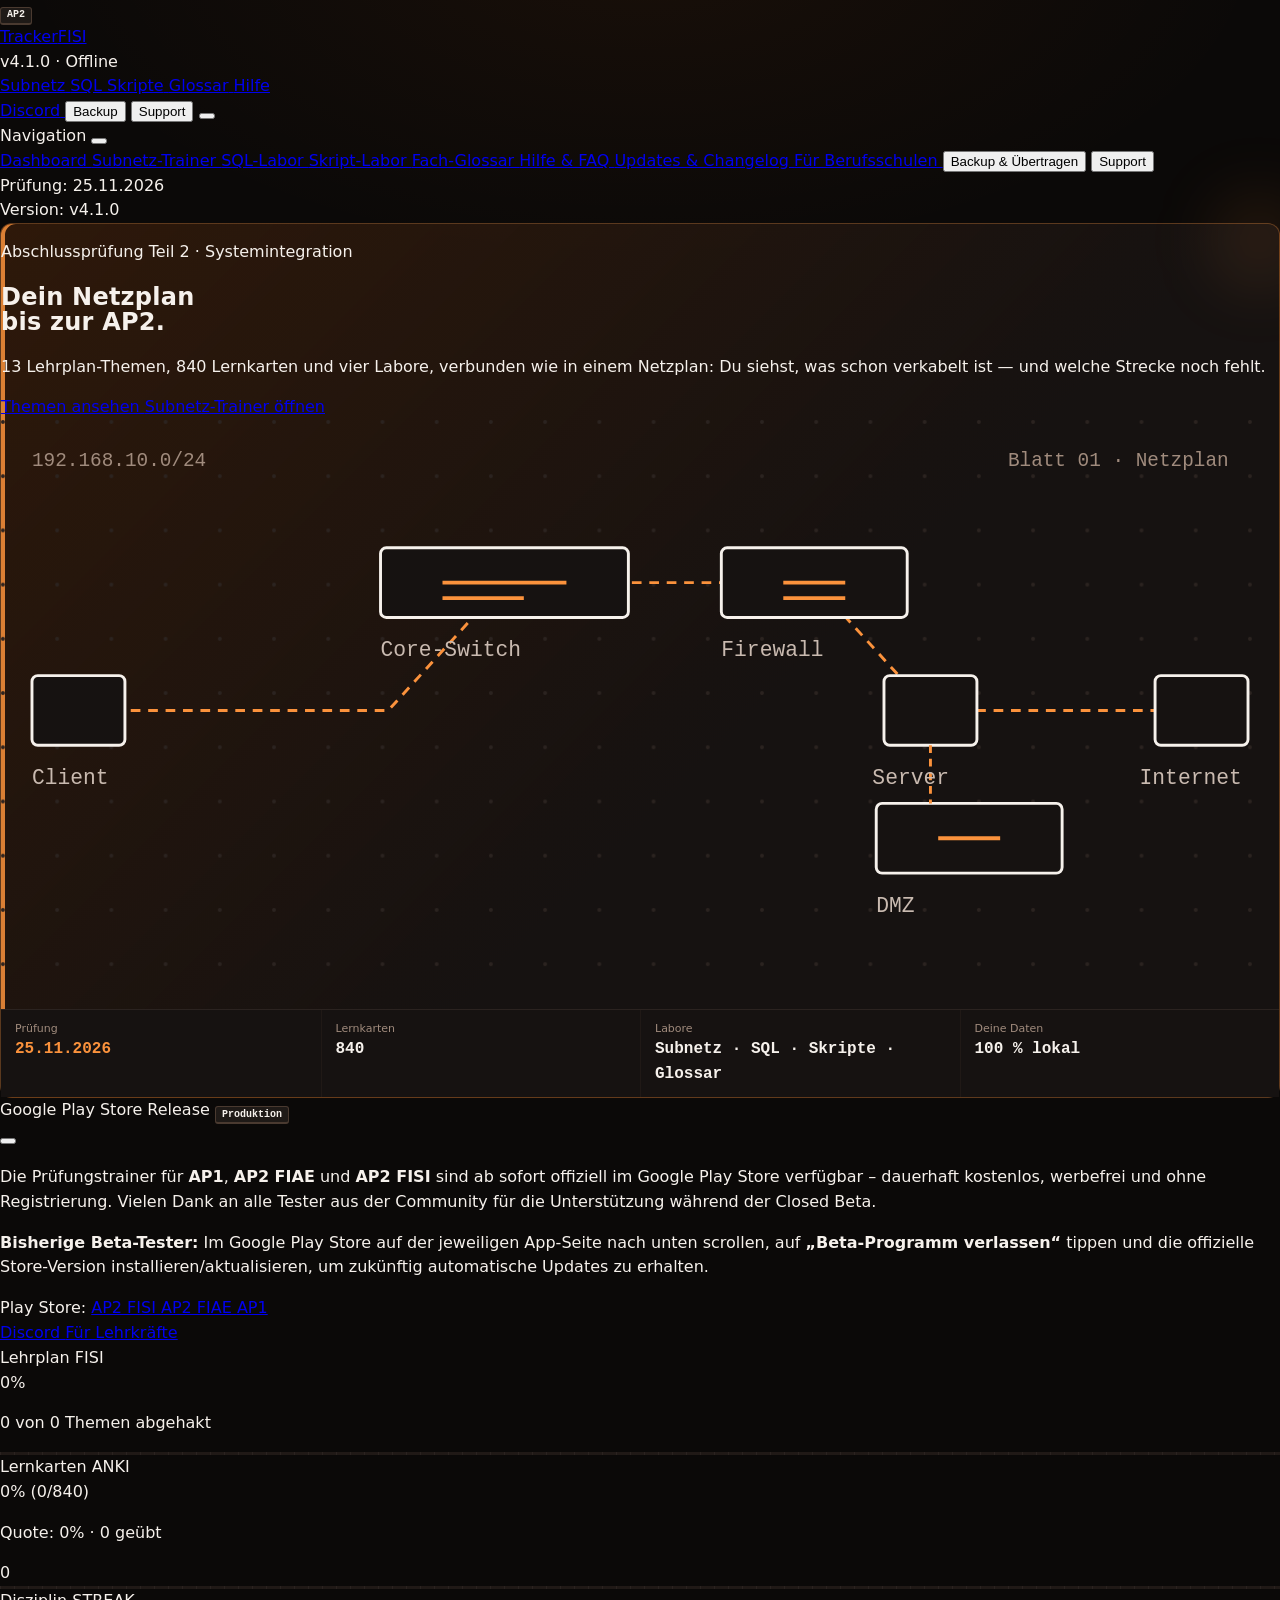
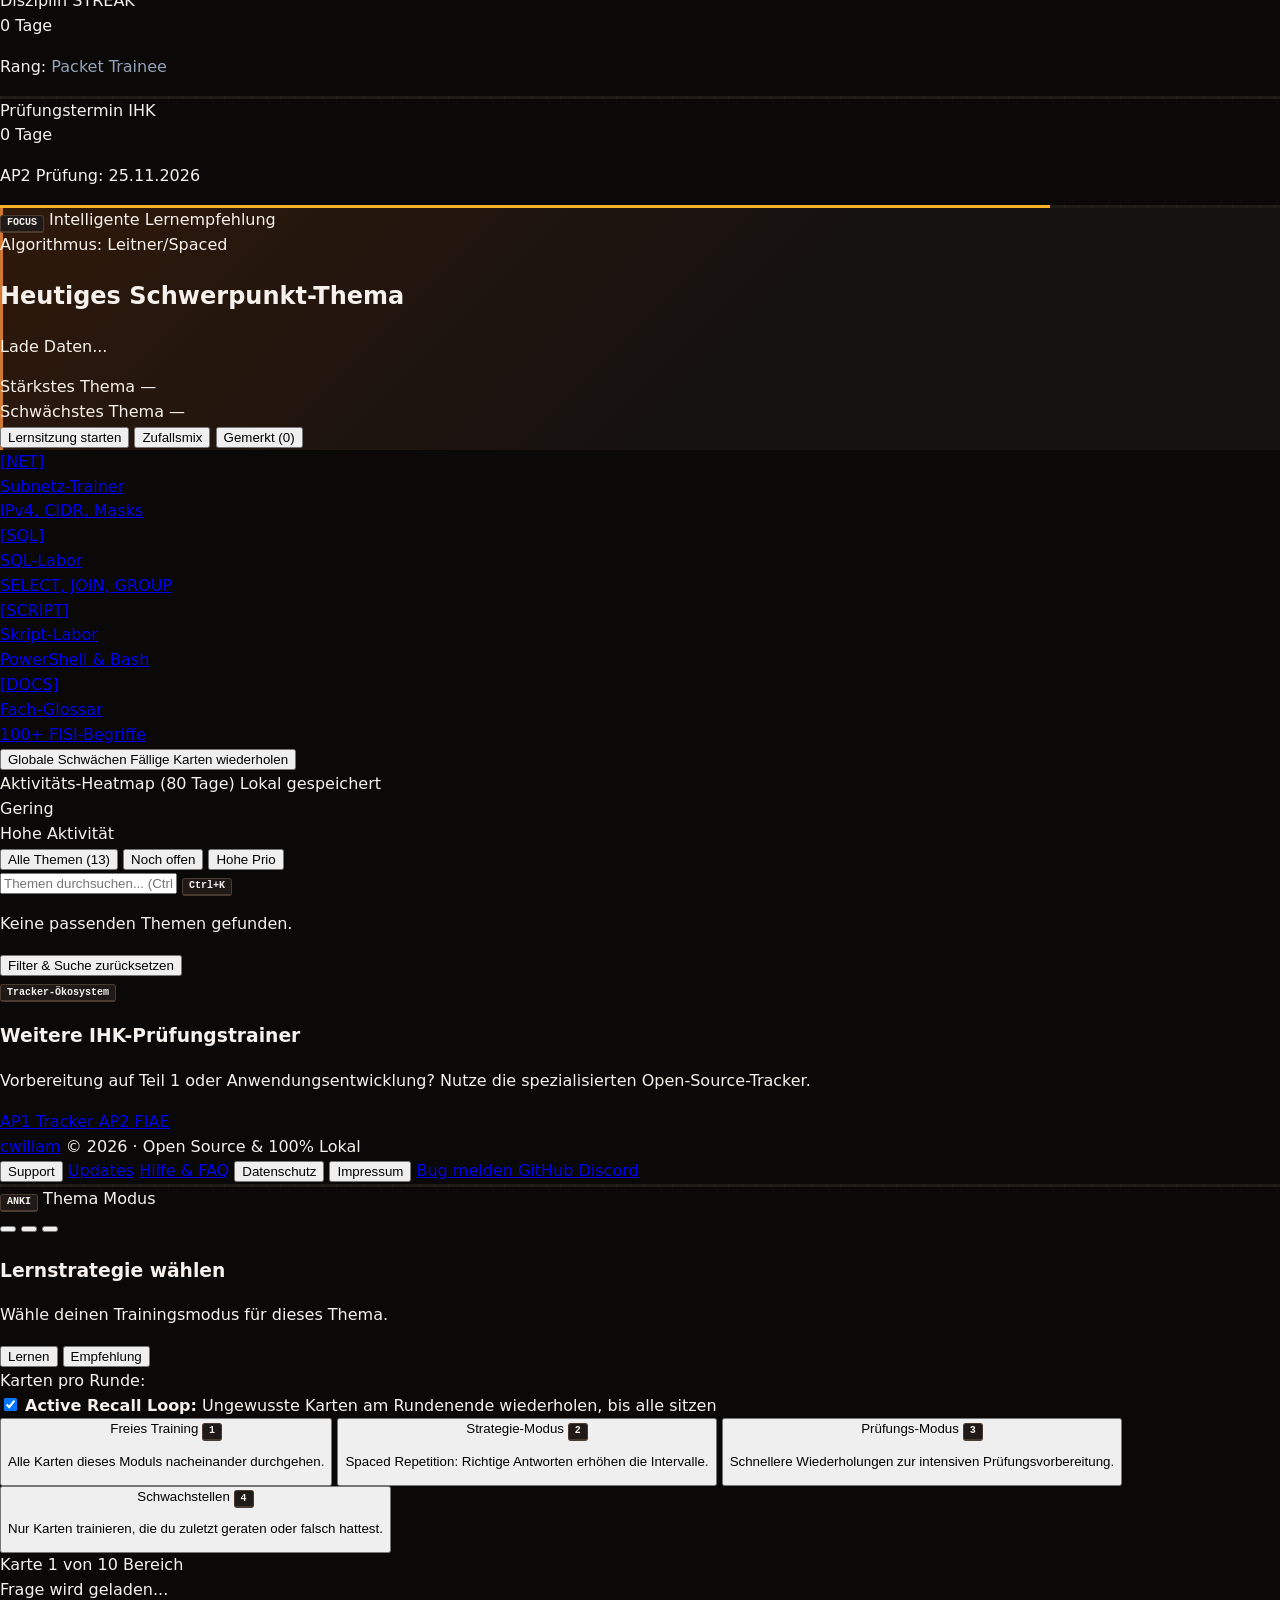
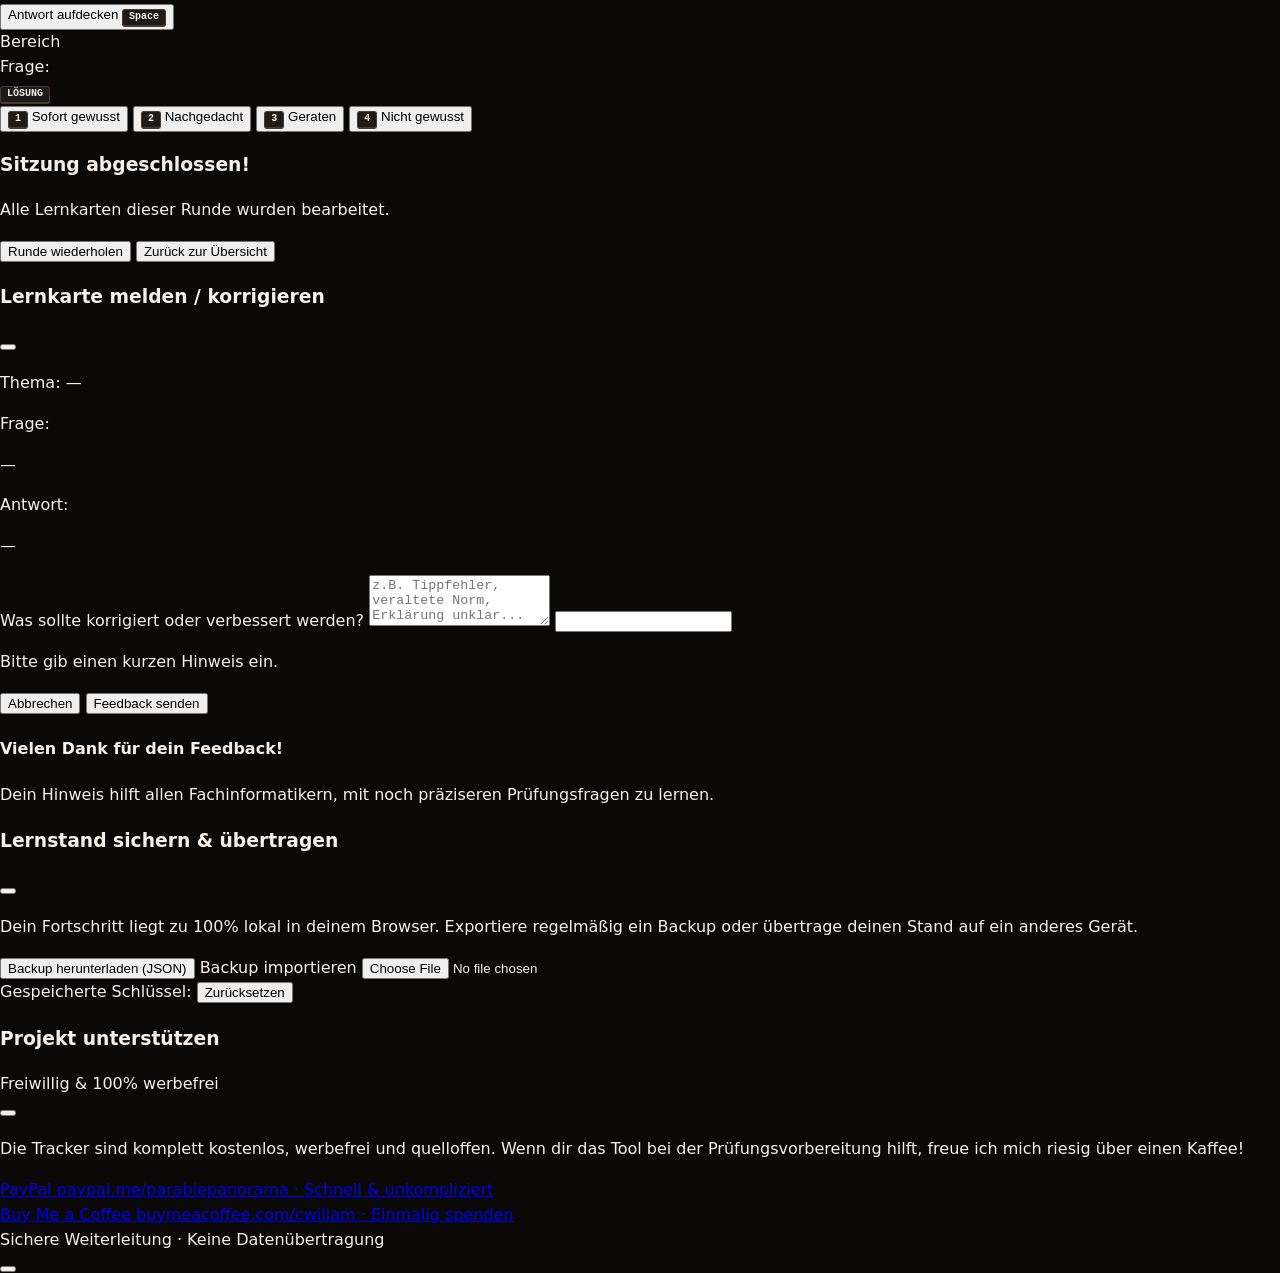
==== commit 2d5a1723: "Design v4.1.0: Farbwelt der Karte 'Globale Schwächen' uebernommen - Warmes Fast-Schwarz (#0b0908) + " ====
--- a/index.html
+++ b/index.html
@@ -86,7 +86,7 @@
       name="apple-mobile-web-app-status-bar-style"
       content="black-translucent"
     />
-    <meta name="theme-color" content="#0a2438" />
+    <meta name="theme-color" content="#0b0908" />
     <link rel="canonical" href="https://ap2-fisi.cwillam.de/" />
 
     <title>
@@ -117,7 +117,7 @@
     />
 
     <!-- Tailwind 3 Engine (Local, Zero-CDN) -->
-    <script src="assets/js/tailwind.js?v=4.0.0"></script>
+    <script src="assets/js/tailwind.js?v=4.1.0"></script>
     <script>
       tailwind.config = {
         darkMode: "class",
@@ -144,20 +144,20 @@
               ],
             },
             colors: {
-              emerald: {50:"#eef7fd",100:"#d9edfa",200:"#b0d8f2",300:"#7dbde7",400:"#58aade",500:"#3694cf",600:"#2e86b8",700:"#256d96",800:"#1f5678",900:"#173f59",950:"#0f2f47"},
-              zinc: {50:"#f2f8fc",100:"#e3eef6",200:"#c3d9e8",300:"#9dbfd6",400:"#729fba",500:"#4f7f9c",600:"#3f759c",700:"#33566f",800:"#1c425e",900:"#122f45",950:"#0a2438"},
+              emerald: {50:"#fff7ed",100:"#ffedd5",200:"#fed7aa",300:"#fdba74",400:"#fb923c",500:"#f97316",600:"#ea580c",700:"#c2410c",800:"#9a3412",900:"#7c2d12",950:"#431407"},
+              zinc: {50:"#fafaf9",100:"#f5f5f4",200:"#e7e5e4",300:"#d6d3d1",400:"#a8a29e",500:"#78716c",600:"#57534e",700:"#44403c",800:"#292524",900:"#1c1917",950:"#0c0a09"},
                             dark: {
-                bg: "#0a2438", // Pure obsidian / Zinc 950
-                card: "#0f2f47", // Dense workbench surface
-                "card-hover": "#143a56",
-                border: "#23506f", // Hairline border
-                "border-subtle": "#173a54",
-                text: "#edf5fa", // High-contrast Zinc 100
-                muted: "#a8c2d4", // Zinc 400
-                dim: "#7fa0b7", // Zinc 500
-                accent: "#2e86b8", // Crisp Emerald (AP2 FISI)
-                "accent-hover": "#3694cf",
-                "accent-dim": "rgba(88, 170, 222, 0.13)",
+                bg: "#0b0908", // Pure obsidian / Zinc 950
+                card: "#161211", // Dense workbench surface
+                "card-hover": "#1f1a17",
+                border: "#2b2320", // Hairline border
+                "border-subtle": "#201916",
+                text: "#f6f1ec", // High-contrast Zinc 100
+                muted: "#c9bab0", // Zinc 400
+                dim: "#a08b7d", // Zinc 500
+                accent: "#ea580c", // Crisp Emerald (AP2 FISI)
+                "accent-hover": "#f97316",
+                "accent-dim": "rgba(249, 115, 22, 0.13)",
                 success: "#35c79a", // Crisp Emerald
                 "success-dim": "rgba(53, 199, 154, 0.12)",
                 warning: "#ffb224", // Amber
@@ -172,7 +172,7 @@
     </script>
 
     <!-- Custom High-Craft CSS Tokens & Keycaps -->
-    <link href="assets/css/style.css?v=4.0.0" rel="stylesheet" />
+    <link href="assets/css/style.css?v=4.1.0" rel="stylesheet" />
   </head>
 
   <body class="flex flex-col min-h-screen bg-dark-bg text-dark-text antialiased selection:bg-emerald-600 selection:text-white">
@@ -205,7 +205,7 @@
             <div class="flex items-center gap-1.5"><span class="font-bold text-base tracking-tight text-white group-hover:text-emerald-400 transition-colors">Tracker</span><span class="text-[9px] font-mono font-bold bg-emerald-950/60 border border-emerald-500/40 text-emerald-400 px-1.5 py-0.5 rounded">FISI</span></div>
           </a>
           <span class="hidden sm:inline-flex items-center font-mono text-[10px] text-dark-dim border border-dark-border rounded px-2 py-0.5 uppercase tracking-wider">
-            v4.0.0 · Offline
+            v4.1.0 · Offline
           </span>
         </div>
 
@@ -336,7 +336,7 @@
           </div>
           <div class="flex items-center justify-between">
             <span>Version:</span>
-            <span>v4.0.0</span>
+            <span>v4.1.0</span>
           </div>
         </div>
       </div>
@@ -351,7 +351,10 @@
       <section class="plan-sheet overflow-hidden" aria-labelledby="planTitle">
         <div class="grid lg:grid-cols-2">
           <div class="p-6 sm:p-8 flex flex-col justify-center">
-            <p class="text-sm text-dark-muted mb-3">Abschlussprüfung Teil 2 · Systemintegration</p>
+            <p class="flex items-center gap-2.5 mb-4">
+              <span class="flex h-9 w-9 items-center justify-center rounded-lg border border-orange-300/30 bg-orange-400/15 text-orange-300"><i data-lucide="layers-3" class="h-4 w-4"></i></span>
+              <span class="text-[11px] font-mono font-bold tracking-wide text-orange-300">Abschlussprüfung Teil 2 · Systemintegration</span>
+            </p>
             <h1 id="planTitle" class="plan-title text-4xl sm:text-5xl text-white">
               Dein Netzplan<br />bis zur AP2.
             </h1>
@@ -372,25 +375,25 @@
             <svg viewBox="0 0 660 300" class="w-full h-auto block" role="presentation">
               <defs>
                 <pattern id="planDots" width="28" height="28" patternUnits="userSpaceOnUse">
-                  <circle cx="1" cy="1" r="1" fill="#23506f" />
+                  <circle cx="1" cy="1" r="1" fill="#2b2320" />
                 </pattern>
               </defs>
               <rect width="660" height="300" fill="url(#planDots)" />
-              <path d="M40 150 H200 L260 84 H420 L480 150 H620" fill="none" stroke="#58aade" stroke-width="1.5" stroke-dasharray="5 4" />
-              <circle class="packet" cx="40" cy="150" r="5" fill="#ff7a29" />
-              <g font-family="IBM Plex Mono, monospace" font-size="11" fill="#a8c2d4">
-                <g stroke="#edf5fa" stroke-width="1.5" fill="#0f2f47">
+              <path d="M40 150 H200 L260 84 H420 L480 150 H620" fill="none" stroke="#fb923c" stroke-width="1.5" stroke-dasharray="5 4" />
+              <circle class="packet" cx="40" cy="150" r="5" fill="#fb923c" />
+              <g font-family="IBM Plex Mono, monospace" font-size="11" fill="#c9bab0">
+                <g stroke="#f6f1ec" stroke-width="1.5" fill="#161211">
                   <rect x="16" y="132" width="48" height="36" rx="3" /><rect x="196" y="66" width="128" height="36" rx="3" />
                   <rect x="372" y="66" width="96" height="36" rx="3" /><rect x="456" y="132" width="48" height="36" rx="3" />
                   <rect x="452" y="198" width="96" height="36" rx="3" /><rect x="596" y="132" width="48" height="36" rx="3" />
                 </g>
-                <path d="M228 84h64M228 92h42M404 84h32M404 92h32M484 216h32" stroke="#58aade" stroke-width="2" />
-                <path d="M480 168 V198" stroke="#58aade" stroke-width="1.5" stroke-dasharray="4 3" />
+                <path d="M228 84h64M228 92h42M404 84h32M404 92h32M484 216h32" stroke="#fb923c" stroke-width="2" />
+                <path d="M480 168 V198" stroke="#fb923c" stroke-width="1.5" stroke-dasharray="4 3" />
                 <text x="16" y="188">Client</text><text x="196" y="122">Core-Switch</text>
                 <text x="372" y="122">Firewall</text><text x="450" y="188">Server</text>
                 <text x="452" y="254">DMZ</text><text x="588" y="188">Internet</text>
               </g>
-              <g font-family="IBM Plex Mono, monospace" font-size="10" fill="#7fa0b7">
+              <g font-family="IBM Plex Mono, monospace" font-size="10" fill="#a08b7d">
                 <text x="16" y="24">192.168.10.0/24</text><text x="520" y="24">Blatt 01 · Netzplan</text>
               </g>
             </svg>
@@ -596,7 +599,7 @@
         <!-- Left: Smart Focus & Fast Training (7 Cols) -->
         <div class="lg:col-span-7 space-y-4">
           <!-- Smart Focus Card -->
-          <div class="p-5 rounded-xl border border-dark-border bg-dark-card relative overflow-hidden flex flex-col justify-between">
+          <div class="glow-card p-5 rounded-xl border border-dark-border bg-dark-card relative overflow-hidden flex flex-col justify-between">
             <div>
               <div class="flex items-center justify-between mb-2">
                 <div class="flex items-center gap-2">
@@ -1502,10 +1505,10 @@
     <!-- ============================================================
          14. JAVASCRIPT BUNDLES & ENGINE
          ============================================================ -->
-    <script src="assets/js/confetti.js?v=4.0.0"></script>
-    <script src="assets/js/data.js?v=4.0.0"></script>
-    <script src="assets/js/questions.js?v=4.0.0"></script>
-    <script src="assets/js/lucide.min.js?v=4.0.0"></script>
+    <script src="assets/js/confetti.js?v=4.1.0"></script>
+    <script src="assets/js/data.js?v=4.1.0"></script>
+    <script src="assets/js/questions.js?v=4.1.0"></script>
+    <script src="assets/js/lucide.min.js?v=4.1.0"></script>
     <script>
       // Lucide SVGs initialisieren
       if (window.lucide) lucide.createIcons();
@@ -1527,13 +1530,13 @@
         if (e.key === "Escape") closeSupportModal();
       });
     </script>
-    <script src="assets/js/app.js?v=4.0.0"></script>
+    <script src="assets/js/app.js?v=4.1.0"></script>
 
     <!-- PWA Service Worker -->
     <script>
       if ("serviceWorker" in navigator) {
         window.addEventListener("load", () => {
-          navigator.serviceWorker.register("sw.js?v=4.0.0").catch(() => {});
+          navigator.serviceWorker.register("sw.js?v=4.1.0").catch(() => {});
         });
       }
 
--- a/assets/css/style.css
+++ b/assets/css/style.css
@@ -1,8 +1,9 @@
 /* ============================================================
-   AP2 TRACKER FISI · BLAUPAUSE (v4)
-   Designsystem nach dem Netzplan: Cyanotypie-Blau, Kreidelinien,
-   Millimeterpapier und eine einzige Signalfarbe — das orange
-   Patchkabel. Mono nur für echte Daten (IPs, Zahlen, Code).
+   AP2 TRACKER FISI · SCHWÄCHEN-KARTE (v4.1)
+   Designsprache der Karte „Globale Schwächen / Fällige Karten
+   wiederholen": warmes Fast-Schwarz, Orange als einzige
+   Signalfarbe, Gradient-Glow, eingesetzte Kante links,
+   Hover mit Lift und Glow. Alles andere bleibt ruhig.
    ============================================================ */
 
 /* ----- FONTS (Self-hosted, 100% offline, zero CDN) ----- */
@@ -51,27 +52,27 @@
 
 /* ----- DESIGN TOKENS ----- */
 :root {
-  --bg: #0a2438;              /* Blaupause / Cyanotypie-Grund */
-  --bg-deep: #071a2a;         /* Vertiefte Zeichenfläche */
-  --surface: #0f2f47;         /* Zeichenblatt / Panel */
-  --surface-raised: #143a56;  /* Erhobene Blätter / Menüs */
-  --surface-hover: #174463;
-  --surface-inset: #0a2438;
-
-  --border: #23506f;          /* Kreidelinie */
-  --border-subtle: #173a54;
-  --border-strong: #3f759c;
-
-  --ink: #edf5fa;             /* Kreideweiß */
-  --ink-secondary: #a8c2d4;
-  --ink-muted: #7fa0b7;
-  --ink-dim: #5d8099;
-
-  --accent: #58aade;          /* Zeichenblau (Links, aktiver Zustand) */
-  --accent-strong: #2e86b8;   /* Button-Grund */
-  --accent-muted: rgba(88, 170, 222, 0.13);
-  --patch: #ff7a29;           /* Patchkabel-Orange: NUR Prüfung/Fokus/Live */
-  --patch-muted: rgba(255, 122, 41, 0.13);
+  --bg: #0b0908;              /* Warmes Fast-Schwarz */
+  --bg-deep: #080606;
+  --surface: #161211;         /* Kartenfläche */
+  --surface-raised: #1f1a17;
+  --surface-hover: #241d19;
+  --surface-inset: #0b0908;
+
+  --border: #2b2320;
+  --border-subtle: #201916;
+  --border-strong: #4a3a30;
+
+  --ink: #f6f1ec;
+  --ink-secondary: #c9bab0;
+  --ink-muted: #a08b7d;
+  --ink-dim: #786557;
+
+  --accent: #fb923c;          /* Orange 400: Labels, Icons */
+  --accent-strong: #ea580c;   /* Orange 600: Buttons */
+  --accent-muted: rgba(249, 115, 22, 0.13);
+  --patch: #fb923c;
+  --patch-muted: rgba(249, 115, 22, 0.13);
 
   --success: #35c79a;
   --success-muted: rgba(53, 199, 154, 0.12);
@@ -98,14 +99,9 @@
 }
 
 body {
-  /* Millimeterpapier: feines 28px-Raster, grobes 140px-Raster */
   background-color: var(--bg);
-  background-image:
-    linear-gradient(rgba(88, 170, 222, 0.055) 1px, transparent 1px),
-    linear-gradient(90deg, rgba(88, 170, 222, 0.055) 1px, transparent 1px),
-    linear-gradient(rgba(88, 170, 222, 0.09) 1px, transparent 1px),
-    linear-gradient(90deg, rgba(88, 170, 222, 0.09) 1px, transparent 1px);
-  background-size: 28px 28px, 28px 28px, 140px 140px, 140px 140px;
+  background-image: radial-gradient(900px 460px at 50% -60px, rgba(249, 115, 22, 0.06), transparent 70%);
+  background-repeat: no-repeat;
   color: var(--ink);
   min-height: 100vh;
   margin: 0;
@@ -128,10 +124,6 @@
 
 .tabular-nums { font-variant-numeric: tabular-nums; }
 
-/* Radius-Disziplin der Zeichnung: keine weichen SaaS-Rundungen */
-.rounded-xl, .rounded-2xl { border-radius: 6px !important; }
-.rounded-lg { border-radius: 5px !important; }
-.rounded-md { border-radius: 4px !important; }
 
 /* ----- TASTENKAPPE (echte Tasten, keine Deko) ----- */
 .kbd-cap {
@@ -172,14 +164,21 @@
 
 /* ----- NETZPLAN / HERO ----- */
 .plan-sheet {
-  background:
-    linear-gradient(rgba(88, 170, 222, 0.07) 1px, transparent 1px),
-    linear-gradient(90deg, rgba(88, 170, 222, 0.07) 1px, transparent 1px),
-    var(--surface);
-  background-size: 28px 28px;
-  border: 1px solid var(--border);
-  border-radius: 6px;
+  background: linear-gradient(135deg, rgba(249, 115, 22, 0.15), var(--surface) 58%);
+  border: 1px solid rgba(251, 146, 60, 0.3);
+  border-radius: 12px;
+  box-shadow: inset 4px 0 0 rgba(251, 146, 60, 0.85);
   position: relative;
+}
+.plan-sheet::after {
+  content: '';
+  position: absolute;
+  right: -28px; top: -32px;
+  width: 96px; height: 96px;
+  border-radius: 9999px;
+  background: rgba(251, 146, 60, 0.1);
+  filter: blur(32px);
+  pointer-events: none;
 }
 .plan-title {
   font-family: var(--font-cond);
@@ -308,3 +307,15 @@
   .topic-card { border: 1px solid #ccc; break-inside: avoid; margin-bottom: 8px; color: black; background: white; }
   .topic-body { display: block !important; opacity: 1 !important; }
 }
+
+/* ----- GLOW-KARTE (Referenz: „Globale Schwächen") ----- */
+.glow-card {
+  background: linear-gradient(135deg, rgba(249, 115, 22, 0.15), var(--surface) 58%) !important;
+  border-color: rgba(251, 146, 60, 0.3) !important;
+  box-shadow: inset 3px 0 0 rgba(251, 146, 60, 0.8);
+}
+a.glow-card, button.glow-card { transition: transform 0.15s ease, box-shadow 0.15s ease, border-color 0.15s ease; }
+a.glow-card:hover, button.glow-card:hover {
+  border-color: rgba(253, 186, 116, 0.7) !important;
+  box-shadow: inset 4px 0 0 rgba(251, 146, 60, 1), 0 10px 28px rgba(249, 115, 22, 0.12);
+}
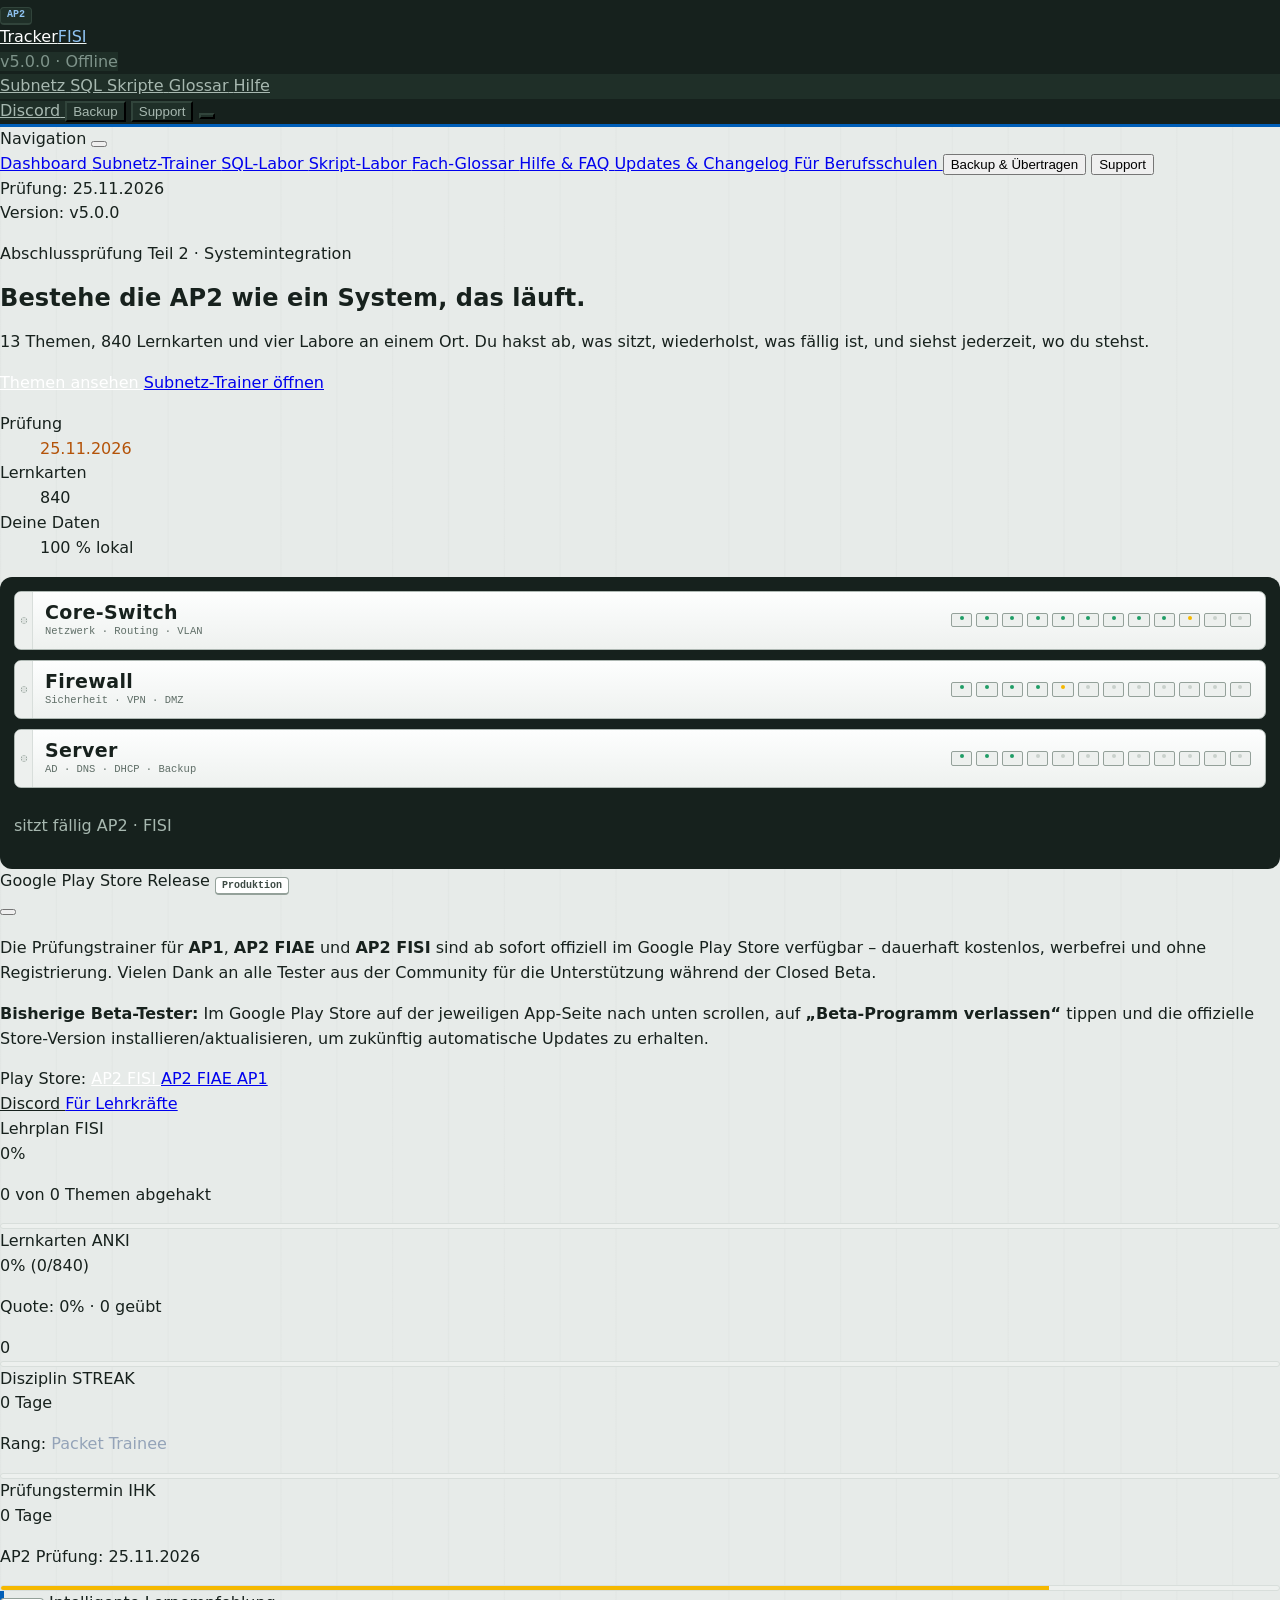
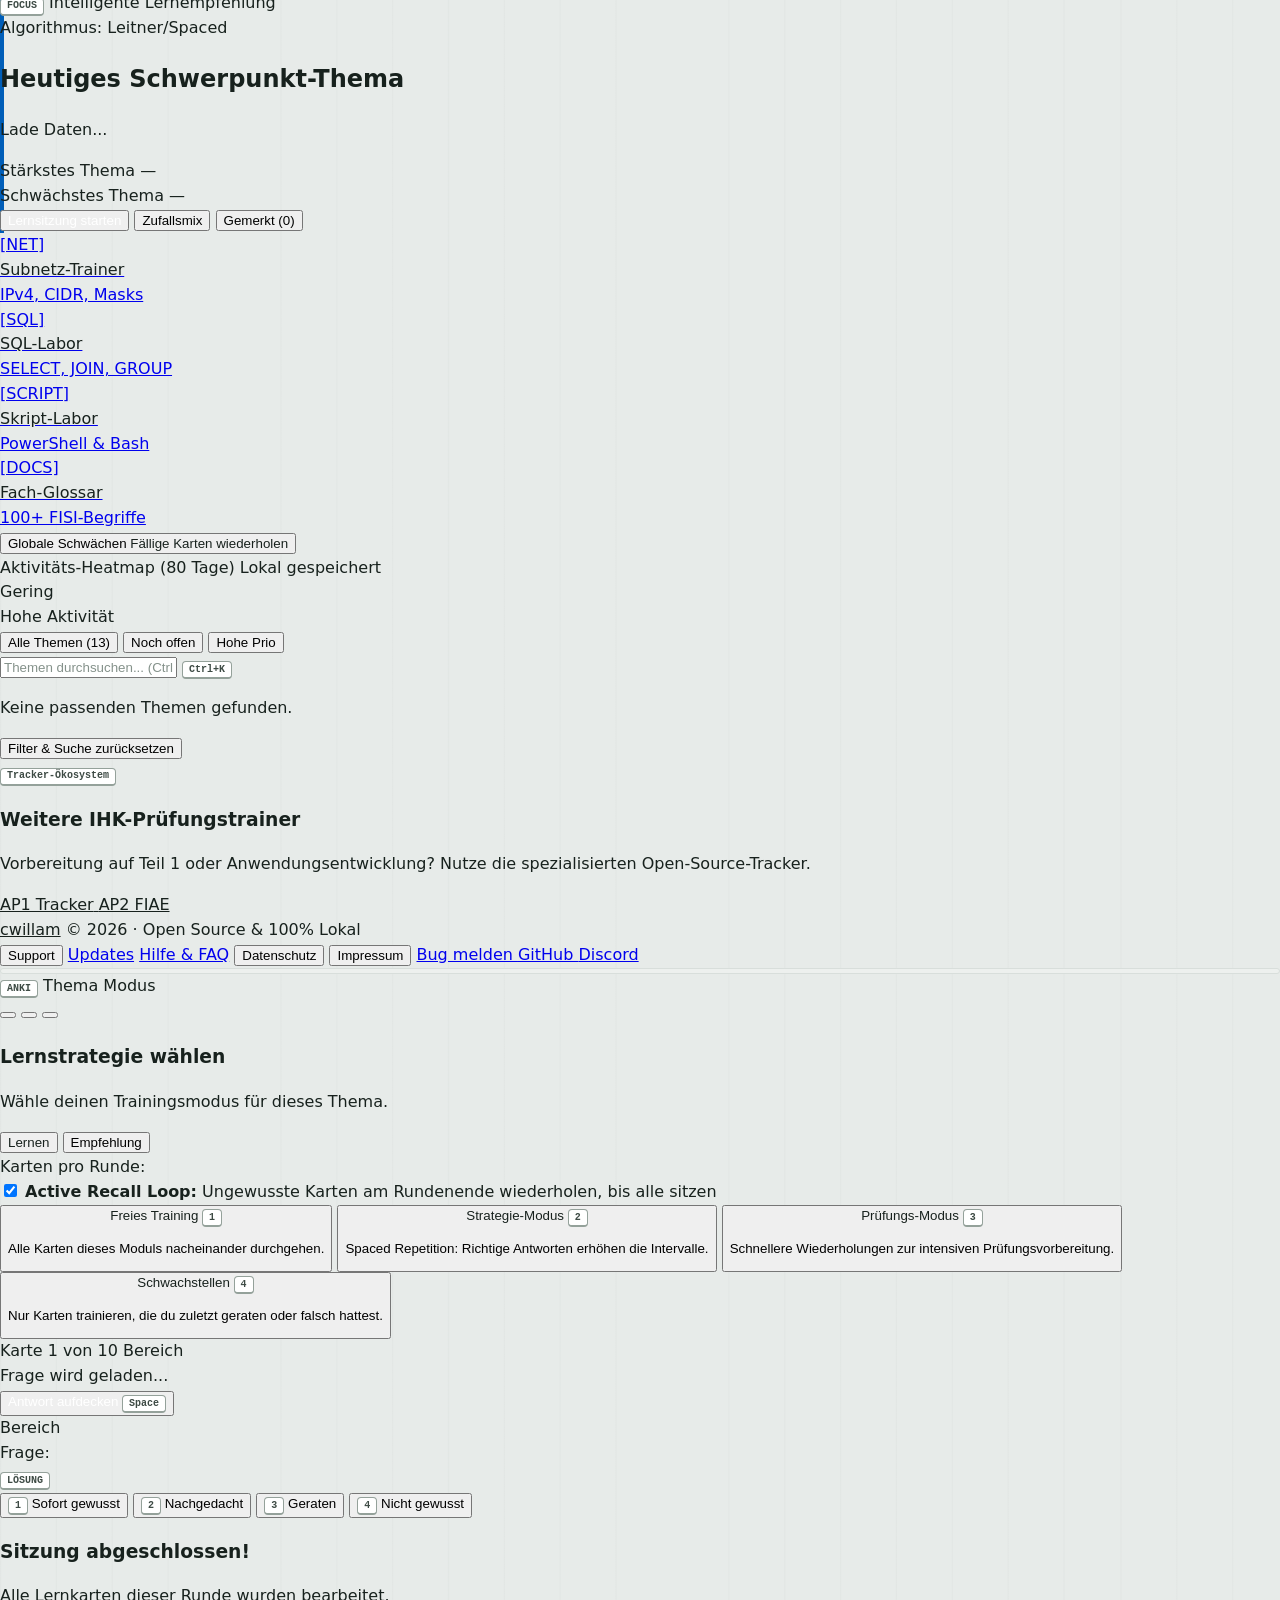
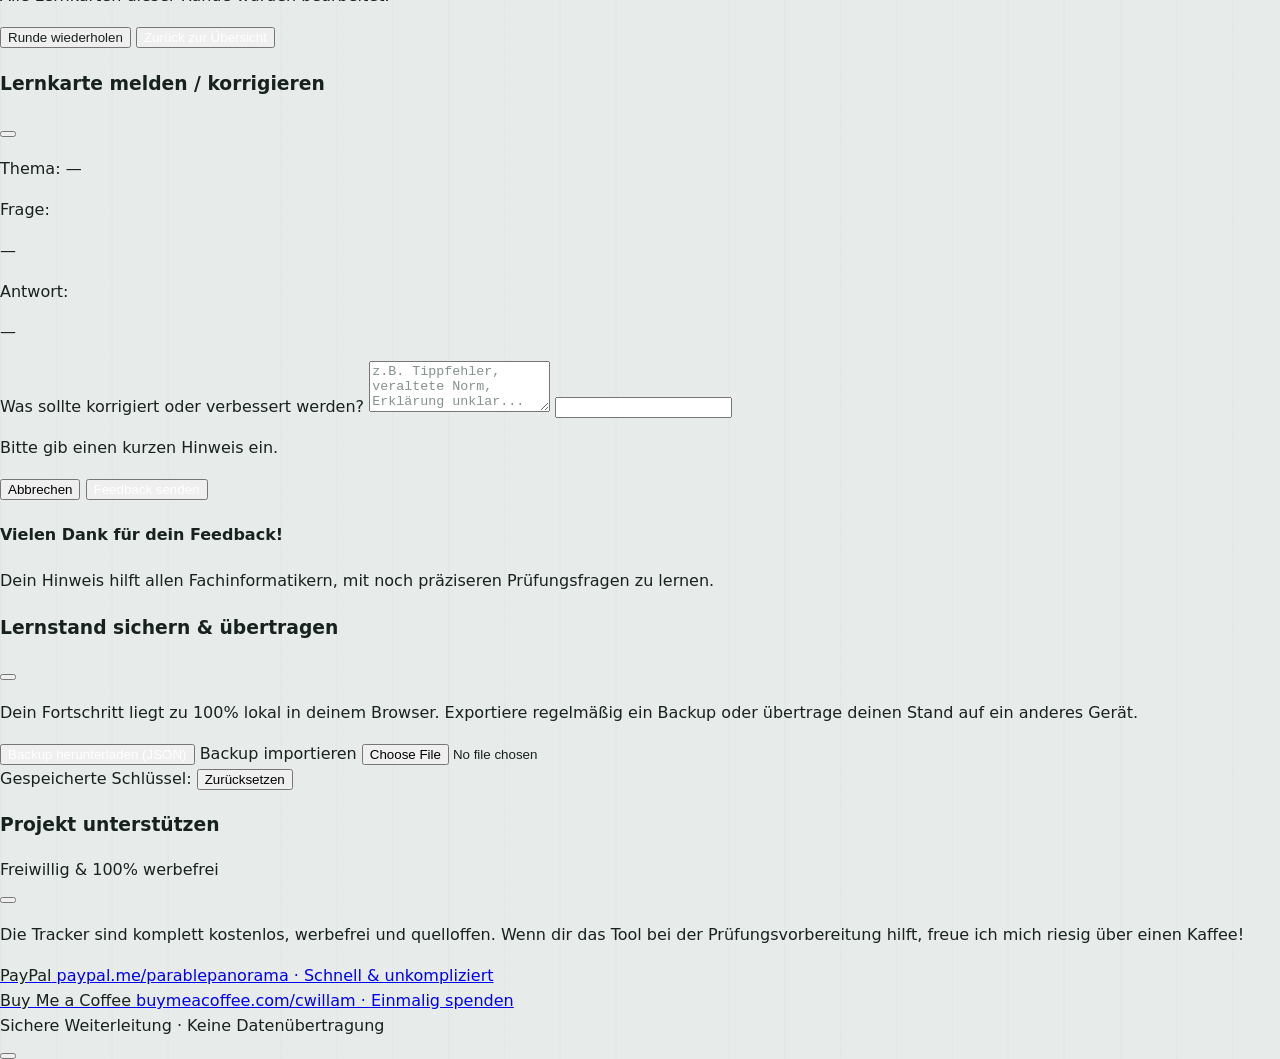
==== commit 8b827242: "UI v5.0.0: Komplett neue Oberflaeche 'Serverschrank' (von Grund auf) - Neues Designsystem in style.c" ====
--- a/index.html
+++ b/index.html
@@ -86,7 +86,7 @@
       name="apple-mobile-web-app-status-bar-style"
       content="black-translucent"
     />
-    <meta name="theme-color" content="#0b0908" />
+    <meta name="theme-color" content="#16211d" />
     <link rel="canonical" href="https://ap2-fisi.cwillam.de/" />
 
     <title>
@@ -96,28 +96,28 @@
     <!-- Preload self-hosted fonts -->
     <link
       rel="preload"
-      href="assets/fonts/PlexSans-Regular.woff2"
+      href="assets/fonts/Barlow-Regular.woff2"
       as="font"
       type="font/woff2"
       crossorigin
     />
     <link
       rel="preload"
-      href="assets/fonts/PlexSans-SemiBold.woff2"
+      href="assets/fonts/Barlow-SemiBold.woff2"
       as="font"
       type="font/woff2"
       crossorigin
     />
     <link
       rel="preload"
-      href="assets/fonts/PlexSans-Bold.woff2"
+      href="assets/fonts/Barlow-Bold.woff2"
       as="font"
       type="font/woff2"
       crossorigin
     />
 
     <!-- Tailwind 3 Engine (Local, Zero-CDN) -->
-    <script src="assets/js/tailwind.js?v=4.1.0"></script>
+    <script src="assets/js/tailwind.js?v=5.0.0"></script>
     <script>
       tailwind.config = {
         darkMode: "class",
@@ -125,7 +125,7 @@
           extend: {
             fontFamily: {
               sans: [
-                "IBM Plex Sans",
+                "Barlow",
                 "system-ui",
                 "-apple-system",
                 "BlinkMacSystemFont",
@@ -144,26 +144,33 @@
               ],
             },
             colors: {
-              emerald: {50:"#fff7ed",100:"#ffedd5",200:"#fed7aa",300:"#fdba74",400:"#fb923c",500:"#f97316",600:"#ea580c",700:"#c2410c",800:"#9a3412",900:"#7c2d12",950:"#431407"},
-              zinc: {50:"#fafaf9",100:"#f5f5f4",200:"#e7e5e4",300:"#d6d3d1",400:"#a8a29e",500:"#78716c",600:"#57534e",700:"#44403c",800:"#292524",900:"#1c1917",950:"#0c0a09"},
-                            dark: {
-                bg: "#0b0908", // Pure obsidian / Zinc 950
-                card: "#161211", // Dense workbench surface
-                "card-hover": "#1f1a17",
-                border: "#2b2320", // Hairline border
-                "border-subtle": "#201916",
-                text: "#f6f1ec", // High-contrast Zinc 100
-                muted: "#c9bab0", // Zinc 400
-                dim: "#a08b7d", // Zinc 500
-                accent: "#ea580c", // Crisp Emerald (AP2 FISI)
-                "accent-hover": "#f97316",
-                "accent-dim": "rgba(249, 115, 22, 0.13)",
-                success: "#35c79a", // Crisp Emerald
-                "success-dim": "rgba(53, 199, 154, 0.12)",
-                warning: "#ffb224", // Amber
+              emerald: {50:"#eef6fd",100:"#d9eafd",200:"#b3d4f7",300:"#2f83cf",400:"#1a6fc0",500:"#2273c4",600:"#005eb8",700:"#004e99",800:"#0b4a7d",900:"#d3e6f7",950:"#e3effa"},
+              zinc: {50:"#17211d",100:"#232f2a",200:"#2e3b35",300:"#3d4a44",400:"#5f6e67",500:"#85928b",600:"#a7b3ad",700:"#c3cbc7",800:"#d8dedb",900:"#e7ebe9",950:"#fafbfa"},
+              orange: {50:"#fffbeb",100:"#fef3c7",200:"#fde68a",300:"#c2610a",400:"#b45309",500:"#d97706",600:"#b45309",700:"#92400e",800:"#78350f",900:"#fef3c7",950:"#fffbeb"},
+              amber: {50:"#fffbeb",100:"#fef3c7",200:"#fde68a",300:"#c2610a",400:"#b45309",500:"#d97706",600:"#b45309",700:"#92400e",800:"#78350f",900:"#fef3c7",950:"#fffbeb"},
+                            blue: {50:"#eef6fd",100:"#d9eafd",200:"#b3d4f7",300:"#2f83cf",400:"#005eb8",500:"#2273c4",600:"#005eb8",700:"#004e99",800:"#0b4a7d",900:"#d3e6f7",950:"#e3effa"},
+              sky: {50:"#f0f9ff",100:"#e0f2fe",200:"#bae6fd",300:"#0284c7",400:"#0077a8",500:"#0284c7",600:"#0369a1",700:"#075985",800:"#0c4a6e",900:"#e0f2fe",950:"#f0f9ff"},
+              purple: {50:"#faf5ff",100:"#f3e8ff",200:"#e9d5ff",300:"#7c3aed",400:"#6d28d9",500:"#7c3aed",600:"#6d28d9",700:"#5b21b6",800:"#4c1d95",900:"#f3e8ff",950:"#faf5ff"},
+              red: {50:"#fef2f2",100:"#fee2e2",200:"#fecaca",300:"#c62f3b",400:"#c62f3b",500:"#dc2626",600:"#b91c1c",700:"#991b1b",800:"#7f1d1d",900:"#fee2e2",950:"#fef2f2"},
+              green: {50:"#f0fdf4",100:"#dcfce7",200:"#bbf7d0",300:"#1f9d66",400:"#15803d",500:"#16a34a",600:"#15803d",700:"#166534",800:"#14532d",900:"#dcfce7",950:"#f0fdf4"},
+              dark: {
+                bg: "#e7ebe9", // Pure obsidian / Zinc 950
+                card: "#fafbfa", // Dense workbench surface
+                "card-hover": "#f0f3f1",
+                border: "#c3cbc7", // Hairline border
+                "border-subtle": "#d8dedb",
+                text: "#17211d", // High-contrast Zinc 100
+                muted: "#3d4a44", // Zinc 400
+                dim: "#5f6e67", // Zinc 500
+                accent: "#005eb8", // Crisp Emerald (AP2 FISI)
+                "accent-hover": "#004e99",
+                "accent-dim": "rgba(0, 94, 184, 0.09)",
+                success: "#1f9d66", // Crisp Emerald
+                "success-dim": "rgba(31, 157, 102, 0.12)",
+                warning: "#b45309", // Amber
                 "warning-dim": "rgba(255, 178, 36, 0.12)",
-                danger: "#ff6b5e", // Crimson
-                "danger-dim": "rgba(255, 107, 94, 0.12)",
+                danger: "#c62f3b", // Crimson
+                "danger-dim": "rgba(198, 47, 59, 0.09)",
               },
             },
           },
@@ -172,7 +179,7 @@
     </script>
 
     <!-- Custom High-Craft CSS Tokens & Keycaps -->
-    <link href="assets/css/style.css?v=4.1.0" rel="stylesheet" />
+    <link href="assets/css/style.css?v=5.0.0" rel="stylesheet" />
   </head>
 
   <body class="flex flex-col min-h-screen bg-dark-bg text-dark-text antialiased selection:bg-emerald-600 selection:text-white">
@@ -205,7 +212,7 @@
             <div class="flex items-center gap-1.5"><span class="font-bold text-base tracking-tight text-white group-hover:text-emerald-400 transition-colors">Tracker</span><span class="text-[9px] font-mono font-bold bg-emerald-950/60 border border-emerald-500/40 text-emerald-400 px-1.5 py-0.5 rounded">FISI</span></div>
           </a>
           <span class="hidden sm:inline-flex items-center font-mono text-[10px] text-dark-dim border border-dark-border rounded px-2 py-0.5 uppercase tracking-wider">
-            v4.1.0 · Offline
+            v5.0.0 · Offline
           </span>
         </div>
 
@@ -336,7 +343,7 @@
           </div>
           <div class="flex items-center justify-between">
             <span>Version:</span>
-            <span>v4.1.0</span>
+            <span>v5.0.0</span>
           </div>
         </div>
       </div>
@@ -347,63 +354,57 @@
          ============================================================ -->
     <main class="flex-1 max-w-6xl w-full mx-auto px-4 sm:px-6 py-6 space-y-6">
 
-      <!-- NETZPLAN: Das Prüfungsnetz als Zeichnung -->
-      <section class="plan-sheet overflow-hidden" aria-labelledby="planTitle">
-        <div class="grid lg:grid-cols-2">
-          <div class="p-6 sm:p-8 flex flex-col justify-center">
-            <p class="flex items-center gap-2.5 mb-4">
-              <span class="flex h-9 w-9 items-center justify-center rounded-lg border border-orange-300/30 bg-orange-400/15 text-orange-300"><i data-lucide="layers-3" class="h-4 w-4"></i></span>
-              <span class="text-[11px] font-mono font-bold tracking-wide text-orange-300">Abschlussprüfung Teil 2 · Systemintegration</span>
+      <!-- SERVERSCHRANK: Einstieg als Geräte-Stapel -->
+      <section class="grid lg:grid-cols-12 gap-5 items-stretch" aria-labelledby="planTitle">
+        <div class="lg:col-span-6 flex flex-col justify-center py-2">
+          <p class="text-base text-dark-muted mb-3">Abschlussprüfung Teil 2 · Systemintegration</p>
+          <h1 id="planTitle" class="display-title text-5xl sm:text-6xl text-dark-text">
+            Bestehe die AP2 wie ein System, das läuft.
+          </h1>
+          <p class="text-base sm:text-lg text-dark-muted leading-relaxed mt-4 max-w-md">
+            13 Themen, 840 Lernkarten und vier Labore an einem Ort. Du hakst ab, was sitzt,
+            wiederholst, was fällig ist, und siehst jederzeit, wo du stehst.
+          </p>
+          <div class="flex flex-wrap gap-3 mt-7">
+            <a href="#contentList" class="px-5 py-3 rounded-lg bg-emerald-600 hover:bg-emerald-500 text-white font-semibold text-sm transition-colors">
+              Themen ansehen
+            </a>
+            <a href="subnet.html" class="px-5 py-3 rounded-lg border border-dark-border hover:border-dark-strong bg-dark-card text-dark-text text-sm font-medium transition-colors">
+              Subnetz-Trainer öffnen
+            </a>
+          </div>
+          <dl class="grid grid-cols-3 gap-4 mt-9 max-w-md">
+            <div><dt class="text-sm text-dark-dim">Prüfung</dt><dd class="font-mono font-semibold text-lg" style="color:var(--due)">25.11.2026</dd></div>
+            <div><dt class="text-sm text-dark-dim">Lernkarten</dt><dd class="font-mono font-semibold text-lg text-dark-text">840</dd></div>
+            <div><dt class="text-sm text-dark-dim">Deine Daten</dt><dd class="font-mono font-semibold text-lg text-dark-text">100 % lokal</dd></div>
+          </dl>
+        </div>
+        <div class="lg:col-span-6">
+          <div class="rack h-full" role="img" aria-label="Serverschrank mit Core-Switch, Firewall und Server. Grüne LEDs zeigen gelernte Themen, gelbe fällige Wiederholungen.">
+            <div class="device">
+              <div><div class="device-name">Core-Switch</div><div class="device-meta">Netzwerk · Routing · VLAN</div></div>
+              <div class="ports" aria-hidden="true">
+                <span class="port on sweep" style="animation-delay:.05s"></span><span class="port on sweep" style="animation-delay:.1s"></span><span class="port on sweep" style="animation-delay:.15s"></span><span class="port on sweep" style="animation-delay:.2s"></span><span class="port on sweep" style="animation-delay:.25s"></span><span class="port on sweep" style="animation-delay:.3s"></span><span class="port on sweep" style="animation-delay:.35s"></span><span class="port on sweep" style="animation-delay:.4s"></span><span class="port on sweep" style="animation-delay:.45s"></span><span class="port due"></span><span class="port"></span><span class="port"></span>
+              </div>
+            </div>
+            <div class="device">
+              <div><div class="device-name">Firewall</div><div class="device-meta">Sicherheit · VPN · DMZ</div></div>
+              <div class="ports" aria-hidden="true">
+                <span class="port on sweep" style="animation-delay:.55s"></span><span class="port on sweep" style="animation-delay:.6s"></span><span class="port on sweep" style="animation-delay:.65s"></span><span class="port on sweep" style="animation-delay:.7s"></span><span class="port due"></span><span class="port"></span><span class="port"></span><span class="port"></span><span class="port"></span><span class="port"></span><span class="port"></span><span class="port"></span>
+              </div>
+            </div>
+            <div class="device">
+              <div><div class="device-name">Server</div><div class="device-meta">AD · DNS · DHCP · Backup</div></div>
+              <div class="ports" aria-hidden="true">
+                <span class="port on sweep" style="animation-delay:.8s"></span><span class="port on sweep" style="animation-delay:.85s"></span><span class="port on sweep" style="animation-delay:.9s"></span><span class="port"></span><span class="port"></span><span class="port"></span><span class="port"></span><span class="port"></span><span class="port"></span><span class="port"></span><span class="port"></span><span class="port"></span>
+              </div>
+            </div>
+            <p class="flex items-center justify-between px-1 pt-1 text-xs" style="color:var(--cabinet-muted)">
+              <span><span class="inline-block w-2 h-2 rounded-full align-middle mr-1.5" style="background:var(--led)"></span>sitzt</span>
+              <span><span class="inline-block w-2 h-2 rounded-full align-middle mr-1.5" style="background:var(--due-bright)"></span>fällig</span>
+              <span class="font-mono">AP2 · FISI</span>
             </p>
-            <h1 id="planTitle" class="plan-title text-4xl sm:text-5xl text-white">
-              Dein Netzplan<br />bis zur AP2.
-            </h1>
-            <p class="text-sm sm:text-base text-dark-muted leading-relaxed mt-4 max-w-md">
-              13 Lehrplan-Themen, 840 Lernkarten und vier Labore, verbunden wie in einem
-              Netzplan: Du siehst, was schon verkabelt ist — und welche Strecke noch fehlt.
-            </p>
-            <div class="flex flex-wrap gap-3 mt-6">
-              <a href="#contentList" class="px-4 py-2.5 rounded-md bg-emerald-600 hover:bg-emerald-500 text-white font-semibold text-sm transition-colors">
-                Themen ansehen
-              </a>
-              <a href="subnet.html" class="px-4 py-2.5 rounded-md border border-dark-border hover:border-dark-strong bg-dark-bg/50 text-white text-sm font-medium transition-colors">
-                Subnetz-Trainer öffnen
-              </a>
-            </div>
-          </div>
-          <div class="border-t lg:border-t-0 lg:border-l border-dark-border bg-dark-bg/40" aria-hidden="true">
-            <svg viewBox="0 0 660 300" class="w-full h-auto block" role="presentation">
-              <defs>
-                <pattern id="planDots" width="28" height="28" patternUnits="userSpaceOnUse">
-                  <circle cx="1" cy="1" r="1" fill="#2b2320" />
-                </pattern>
-              </defs>
-              <rect width="660" height="300" fill="url(#planDots)" />
-              <path d="M40 150 H200 L260 84 H420 L480 150 H620" fill="none" stroke="#fb923c" stroke-width="1.5" stroke-dasharray="5 4" />
-              <circle class="packet" cx="40" cy="150" r="5" fill="#fb923c" />
-              <g font-family="IBM Plex Mono, monospace" font-size="11" fill="#c9bab0">
-                <g stroke="#f6f1ec" stroke-width="1.5" fill="#161211">
-                  <rect x="16" y="132" width="48" height="36" rx="3" /><rect x="196" y="66" width="128" height="36" rx="3" />
-                  <rect x="372" y="66" width="96" height="36" rx="3" /><rect x="456" y="132" width="48" height="36" rx="3" />
-                  <rect x="452" y="198" width="96" height="36" rx="3" /><rect x="596" y="132" width="48" height="36" rx="3" />
-                </g>
-                <path d="M228 84h64M228 92h42M404 84h32M404 92h32M484 216h32" stroke="#fb923c" stroke-width="2" />
-                <path d="M480 168 V198" stroke="#fb923c" stroke-width="1.5" stroke-dasharray="4 3" />
-                <text x="16" y="188">Client</text><text x="196" y="122">Core-Switch</text>
-                <text x="372" y="122">Firewall</text><text x="450" y="188">Server</text>
-                <text x="452" y="254">DMZ</text><text x="588" y="188">Internet</text>
-              </g>
-              <g font-family="IBM Plex Mono, monospace" font-size="10" fill="#a08b7d">
-                <text x="16" y="24">192.168.10.0/24</text><text x="520" y="24">Blatt 01 · Netzplan</text>
-              </g>
-            </svg>
-          </div>
-        </div>
-        <div class="title-block border-0 border-t border-dark-border" style="border-left:none;border-right:none;border-bottom:none">
-          <div><div class="tb-label">Prüfung</div><div class="tb-value" style="color:var(--patch)">25.11.2026</div></div>
-          <div><div class="tb-label">Lernkarten</div><div class="tb-value">840</div></div>
-          <div><div class="tb-label">Labore</div><div class="tb-value">Subnetz · SQL · Skripte · Glossar</div></div>
-          <div><div class="tb-label">Deine Daten</div><div class="tb-value">100 % lokal</div></div>
+          </div>
         </div>
       </section>
 
@@ -1505,10 +1506,10 @@
     <!-- ============================================================
          14. JAVASCRIPT BUNDLES & ENGINE
          ============================================================ -->
-    <script src="assets/js/confetti.js?v=4.1.0"></script>
-    <script src="assets/js/data.js?v=4.1.0"></script>
-    <script src="assets/js/questions.js?v=4.1.0"></script>
-    <script src="assets/js/lucide.min.js?v=4.1.0"></script>
+    <script src="assets/js/confetti.js?v=5.0.0"></script>
+    <script src="assets/js/data.js?v=5.0.0"></script>
+    <script src="assets/js/questions.js?v=5.0.0"></script>
+    <script src="assets/js/lucide.min.js?v=5.0.0"></script>
     <script>
       // Lucide SVGs initialisieren
       if (window.lucide) lucide.createIcons();
@@ -1530,13 +1531,13 @@
         if (e.key === "Escape") closeSupportModal();
       });
     </script>
-    <script src="assets/js/app.js?v=4.1.0"></script>
+    <script src="assets/js/app.js?v=5.0.0"></script>
 
     <!-- PWA Service Worker -->
     <script>
       if ("serviceWorker" in navigator) {
         window.addEventListener("load", () => {
-          navigator.serviceWorker.register("sw.js?v=4.1.0").catch(() => {});
+          navigator.serviceWorker.register("sw.js?v=5.0.0").catch(() => {});
         });
       }
 
--- a/assets/css/style.css
+++ b/assets/css/style.css
@@ -1,321 +1,222 @@
 /* ============================================================
-   AP2 TRACKER FISI · SCHWÄCHEN-KARTE (v4.1)
-   Designsprache der Karte „Globale Schwächen / Fällige Karten
-   wiederholen": warmes Fast-Schwarz, Orange als einzige
-   Signalfarbe, Gradient-Glow, eingesetzte Kante links,
-   Hover mit Lift und Glow. Alles andere bleibt ruhig.
+   AP2 TRACKER FISI · SERVERSCHRANK (v5, von Grund auf neu)
+   Die App als 19-Zoll-Schrank bei Licht: dunkle Schrankleiste
+   oben, Frontplatten aus hellem Aluminium darunter. Konsolen-
+   Blau ist die Arbeitsfarbe, Kabel-Gelb markiert Fälliges und
+   die Prüfung, die Port-LEDs zeigen den echten Status.
    ============================================================ */
 
-/* ----- FONTS (Self-hosted, 100% offline, zero CDN) ----- */
-@font-face {
-  font-family: 'IBM Plex Sans';
-  font-style: normal;
-  font-weight: 400;
-  font-display: swap;
-  src: url('../fonts/PlexSans-Regular.woff2') format('woff2');
-}
-@font-face {
-  font-family: 'IBM Plex Sans';
-  font-style: normal;
-  font-weight: 600;
-  font-display: swap;
-  src: url('../fonts/PlexSans-SemiBold.woff2') format('woff2');
-}
-@font-face {
-  font-family: 'IBM Plex Sans';
-  font-style: normal;
-  font-weight: 700;
-  font-display: swap;
-  src: url('../fonts/PlexSans-Bold.woff2') format('woff2');
-}
-@font-face {
-  font-family: 'IBM Plex Sans Condensed';
-  font-style: normal;
-  font-weight: 600;
-  font-display: swap;
-  src: url('../fonts/PlexSansCond-SemiBold.woff2') format('woff2');
-}
-@font-face {
-  font-family: 'IBM Plex Mono';
-  font-style: normal;
-  font-weight: 400;
-  font-display: swap;
-  src: url('../fonts/PlexMono-Regular.woff2') format('woff2');
-}
-@font-face {
-  font-family: 'IBM Plex Mono';
-  font-style: normal;
-  font-weight: 600;
-  font-display: swap;
-  src: url('../fonts/PlexMono-SemiBold.woff2') format('woff2');
-}
-
-/* ----- DESIGN TOKENS ----- */
+/* ----- SCHRIFTEN (selbst gehostet, offline, kein CDN) ----- */
+@font-face { font-family: 'Barlow'; font-weight: 400; font-display: swap; src: url('../fonts/Barlow-Regular.woff2') format('woff2'); }
+@font-face { font-family: 'Barlow'; font-weight: 500; font-display: swap; src: url('../fonts/Barlow-Medium.woff2') format('woff2'); }
+@font-face { font-family: 'Barlow'; font-weight: 600; font-display: swap; src: url('../fonts/Barlow-SemiBold.woff2') format('woff2'); }
+@font-face { font-family: 'Barlow'; font-weight: 700; font-display: swap; src: url('../fonts/Barlow-Bold.woff2') format('woff2'); }
+@font-face { font-family: 'Barlow Semi Condensed'; font-weight: 600; font-display: swap; src: url('../fonts/BarlowCond-SemiBold.woff2') format('woff2'); }
+@font-face { font-family: 'Barlow Semi Condensed'; font-weight: 700; font-display: swap; src: url('../fonts/BarlowCond-Bold.woff2') format('woff2'); }
+@font-face { font-family: 'IBM Plex Mono'; font-weight: 400; font-display: swap; src: url('../fonts/PlexMono-Regular.woff2') format('woff2'); }
+@font-face { font-family: 'IBM Plex Mono'; font-weight: 600; font-display: swap; src: url('../fonts/PlexMono-SemiBold.woff2') format('woff2'); }
+
+/* ----- TOKEN ----- */
 :root {
-  --bg: #0b0908;              /* Warmes Fast-Schwarz */
-  --bg-deep: #080606;
-  --surface: #161211;         /* Kartenfläche */
-  --surface-raised: #1f1a17;
-  --surface-hover: #241d19;
-  --surface-inset: #0b0908;
-
-  --border: #2b2320;
-  --border-subtle: #201916;
-  --border-strong: #4a3a30;
-
-  --ink: #f6f1ec;
-  --ink-secondary: #c9bab0;
-  --ink-muted: #a08b7d;
-  --ink-dim: #786557;
-
-  --accent: #fb923c;          /* Orange 400: Labels, Icons */
-  --accent-strong: #ea580c;   /* Orange 600: Buttons */
-  --accent-muted: rgba(249, 115, 22, 0.13);
-  --patch: #fb923c;
-  --patch-muted: rgba(249, 115, 22, 0.13);
-
-  --success: #35c79a;
-  --success-muted: rgba(53, 199, 154, 0.12);
-  --warning: #ffb224;
-  --warning-muted: rgba(255, 178, 36, 0.12);
-  --danger: #ff6b5e;
-  --danger-muted: rgba(255, 107, 94, 0.12);
-
-  --font-sans: 'IBM Plex Sans', system-ui, -apple-system, 'Segoe UI', Roboto, sans-serif;
-  --font-cond: 'IBM Plex Sans Condensed', 'IBM Plex Sans', system-ui, sans-serif;
-  --font-mono: 'IBM Plex Mono', ui-monospace, Menlo, Monaco, Consolas, monospace;
-}
-
-/* ----- GLOBAL RESET & BASE ----- */
+  --chassis: #e7ebe9;         /* Aluminium-Grau des Schranks */
+  --chassis-deep: #dde2df;
+  --panel: #fafbfa;           /* Frontplatte */
+  --panel-raised: #ffffff;
+  --panel-hover: #f0f3f1;
+  --panel-inset: #edf0ee;
+
+  --line: #c3cbc7;
+  --line-soft: #d8dedb;
+  --line-strong: #94a19a;
+
+  --ink: #17211d;             /* Graphit */
+  --ink-2: #3d4a44;
+  --ink-3: #5f6e67;
+  --ink-4: #85928b;
+
+  --cabinet: #16211d;         /* Schrank-Innenleben (Leiste oben) */
+  --cabinet-2: #1f2f28;
+  --cabinet-line: #31443b;
+  --cabinet-ink: #eef3f0;
+  --cabinet-muted: #a7b8b0;
+
+  --work: #005eb8;            /* Konsolen-Blau: Links, Buttons, aktiv */
+  --work-strong: #004e99;
+  --work-soft: rgba(0, 94, 184, 0.09);
+  --due: #b45309;             /* Kabel-Gelb, abgedunkelt für Text */
+  --due-bright: #f5b800;
+  --due-soft: rgba(245, 184, 0, 0.16);
+  --led: #1f9d66;             /* Port-LED: läuft */
+  --led-soft: rgba(31, 157, 102, 0.12);
+  --warn: #b45309;
+  --fault: #c62f3b;
+  --fault-soft: rgba(198, 47, 59, 0.09);
+
+  --font: 'Barlow', system-ui, -apple-system, 'Segoe UI', sans-serif;
+  --font-cond: 'Barlow Semi Condensed', 'Barlow', system-ui, sans-serif;
+  --font-mono: 'IBM Plex Mono', ui-monospace, Menlo, Consolas, monospace;
+}
+
+/* ----- BASIS ----- */
 *, *::before, *::after { box-sizing: border-box; }
-
 html {
-  background-color: var(--bg);
+  background: var(--chassis);
   color: var(--ink);
-  font-family: var(--font-sans);
+  font-family: var(--font);
   -webkit-font-smoothing: antialiased;
-  -moz-osx-font-smoothing: grayscale;
   scroll-behavior: smooth;
 }
-
 body {
-  background-color: var(--bg);
-  background-image: radial-gradient(900px 460px at 50% -60px, rgba(249, 115, 22, 0.06), transparent 70%);
-  background-repeat: no-repeat;
+  background:
+    repeating-linear-gradient(90deg, rgba(23, 33, 29, 0.025) 0 1px, transparent 1px 56px),
+    var(--chassis);
   color: var(--ink);
   min-height: 100vh;
   margin: 0;
-  padding: 0;
+  line-height: 1.55;
   overscroll-behavior-y: none;
-  line-height: 1.55;
-}
-
+}
 h1, h2, h3 { text-wrap: balance; }
 p { text-wrap: pretty; }
-
-::selection { background: var(--patch); color: #1a0e02; }
-
-/* Sichtbarer Tastatur-Fokus, auf jedem Untergrund */
-:focus-visible {
-  outline: 2px solid var(--patch);
-  outline-offset: 2px;
-  border-radius: 2px;
-}
-
+::selection { background: var(--due-bright); color: var(--ink); }
+:focus-visible { outline: 2px solid var(--work); outline-offset: 2px; }
 .tabular-nums { font-variant-numeric: tabular-nums; }
 
-
-/* ----- TASTENKAPPE (echte Tasten, keine Deko) ----- */
-.kbd-cap {
-  display: inline-flex;
-  align-items: center;
-  justify-content: center;
-  font-family: var(--font-mono);
-  font-size: 10px;
-  font-weight: 600;
-  line-height: 1;
-  padding: 2.5px 6px;
-  border-radius: 3px;
-  background: var(--surface-raised);
-  border: 1px solid var(--border-strong);
-  border-bottom-width: 2px;
-  color: var(--ink);
-  user-select: none;
-  white-space: nowrap;
-}
-
-/* ----- FORTSCHRITT ALS MESSSTRECKE ----- */
-.hairline-track {
-  width: 100%;
-  height: 3px;
-  background:
-    repeating-linear-gradient(90deg, var(--border) 0 1px, transparent 1px 14px),
-    var(--border-subtle);
-  overflow: hidden;
+/* ============================================================
+   MIGRATION: Alt-Klassen (für JS-Templates) auf das neue System
+   text-white war für dunkle Flächen gedacht — auf Aluminium
+   wird daraus Graphit, außer auf farbigen/dunklen Flächen.
+   ============================================================ */
+.text-white { color: var(--ink) !important; }
+.bg-emerald-600 .text-white, .bg-emerald-500 .text-white, .bg-blue-600 .text-white,
+.bg-red-500 .text-white, .bg-red-600 .text-white, .bg-orange-500 .text-white,
+.bg-orange-600 .text-white, .bg-amber-500 .text-white, .bg-purple-600 .text-white,
+button.bg-emerald-600, a.bg-emerald-600, .bg-emerald-600,
+header .text-white { color: #fff !important; }
+header .text-dark-muted { color: var(--cabinet-muted) !important; }
+header .text-dark-dim { color: #7e938a !important; }
+.placeholder-dark-dim::placeholder { color: var(--ink-4) !important; }
+
+/* ----- SCHRANKLEISTE (Kopfzeile aller Seiten) ----- */
+body > header, header.sticky {
+  background: var(--cabinet) !important;
+  border-bottom: 3px solid var(--work) !important;
+  color: var(--cabinet-ink);
+}
+body > header a, body > header button { color: var(--cabinet-ink); }
+body > header .bg-dark-card, body > header .border-dark-border {
+  background: var(--cabinet-2) !important;
+  border-color: var(--cabinet-line) !important;
+}
+
+/* ----- FRONTPLATTEN ----- */
+.topic-card, .plate {
+  background: var(--panel);
+  border: 1px solid var(--line);
+  border-radius: 8px;
   position: relative;
-}
-.hairline-fill {
-  height: 100%;
-  background: var(--accent);
-  transition: width 0.4s cubic-bezier(0.16, 1, 0.3, 1);
-}
-.hairline-fill.success { background: var(--success); }
-.hairline-fill.warning { background: var(--warning); }
-
-/* ----- NETZPLAN / HERO ----- */
-.plan-sheet {
-  background: linear-gradient(135deg, rgba(249, 115, 22, 0.15), var(--surface) 58%);
-  border: 1px solid rgba(251, 146, 60, 0.3);
-  border-radius: 12px;
-  box-shadow: inset 4px 0 0 rgba(251, 146, 60, 0.85);
-  position: relative;
-}
-.plan-sheet::after {
-  content: '';
-  position: absolute;
-  right: -28px; top: -32px;
-  width: 96px; height: 96px;
-  border-radius: 9999px;
-  background: rgba(251, 146, 60, 0.1);
-  filter: blur(32px);
-  pointer-events: none;
-}
-.plan-title {
-  font-family: var(--font-cond);
-  font-weight: 600;
-  letter-spacing: 0.01em;
-  line-height: 1.04;
-}
-/* Ein einziges orchestriertes Moment: ein Paket läuft den Netzplan ab */
-.packet {
-  animation: packet-run 5.5s cubic-bezier(0.45, 0, 0.2, 1) 0.6s 3 both;
-}
-@keyframes packet-run {
-  0% { transform: translate(0, 0); opacity: 0; }
-  6% { opacity: 1; }
-  28% { transform: translate(160px, 0); }
-  38% { transform: translate(220px, -66px); }
-  62% { transform: translate(380px, -66px); }
-  72% { transform: translate(440px, 0); }
-  92% { opacity: 1; }
-  100% { transform: translate(580px, 0); opacity: 0; }
-}
-/* Schriftfeld wie auf technischen Zeichnungen (DIN 824) */
-.title-block {
-  display: grid;
-  grid-template-columns: repeat(2, 1fr);
-  border: 1px solid var(--border);
-  background: var(--surface);
-}
-.title-block > div { padding: 10px 14px; }
-.title-block > div + div { border-left: 1px solid var(--border-subtle); }
-.title-block .tb-label { font-size: 11px; color: var(--ink-muted); }
-.title-block .tb-value { font-family: var(--font-mono); font-weight: 600; color: var(--ink); }
-@media (max-width: 640px) {
-  .title-block { grid-template-columns: 1fr 1fr; }
-  .title-block > div + div { border-left: none; }
-  .title-block > div:nth-child(even) { border-left: 1px solid var(--border-subtle); }
-  .title-block > div:nth-child(n+3) { border-top: 1px solid var(--border-subtle); }
-}
-@media (min-width: 1024px) { .title-block { grid-template-columns: repeat(4, 1fr); } }
-
-/* ----- THEMEN ALS RACK-EINHEITEN ----- */
-.topic-body {
-  display: grid;
-  grid-template-rows: 0fr;
-  transition: grid-template-rows 0.25s cubic-bezier(0.16, 1, 0.3, 1), opacity 0.2s ease;
-  opacity: 0;
-  overflow: hidden;
-}
-.topic-body.open {
-  grid-template-rows: 1fr;
-  opacity: 1;
-  border-top: 1px solid var(--border-subtle);
-}
-.topic-content { min-height: 0; }
-
-/* Rackschiene links: zwei Schraubenlöcher wie im 19"-Schrank */
-.topic-card {
-  background: var(--surface);
-  border: 1px solid var(--border);
-  border-radius: 6px;
-  position: relative;
-  padding-left: 14px;
+  padding-left: 16px;
   transition: border-color 0.15s ease, background-color 0.15s ease;
 }
-.topic-card::before {
+/* Rack-Schiene mit zwei Schrauben, wie an jeder Frontplatte */
+.topic-card::before, .plate::before {
   content: '';
   position: absolute;
   left: 0; top: 0; bottom: 0;
-  width: 14px;
-  border-right: 1px solid var(--border-subtle);
+  width: 16px;
+  border-right: 1px solid var(--line-soft);
+  border-radius: 7px 0 0 7px;
   background:
-    radial-gradient(circle 2.5px at 7px 12px, var(--bg-deep) 2.4px, var(--border-strong) 2.5px, transparent 3.4px),
-    radial-gradient(circle 2.5px at 7px calc(100% - 12px), var(--bg-deep) 2.4px, var(--border-strong) 2.5px, transparent 3.4px),
-    var(--surface-inset);
-  border-radius: 5px 0 0 5px;
-}
-.topic-card:hover {
-  background: var(--surface-hover);
-  border-color: var(--border-strong);
-}
-
-/* ----- CHECKBOX ----- */
-.checkbox-wrapper input:checked + div,
-input.topic-check:checked + div {
-  background-color: var(--accent-strong);
-  border-color: var(--accent-strong);
-}
-.checkbox-wrapper input:checked + div svg,
-input.topic-check:checked + div svg { transform: scale(1); }
-
-/* ----- STREAK-HEATMAP ----- */
-.streak-cell { transition: transform 0.15s ease, background-color 0.15s ease; }
-.streak-cell:hover {
-  transform: scale(1.25);
-  z-index: 10;
-  outline: 1px solid var(--patch);
-}
-
-/* ----- SCROLLBAR ----- */
-::-webkit-scrollbar { width: 8px; height: 8px; }
-::-webkit-scrollbar-track { background: var(--bg-deep); }
-::-webkit-scrollbar-thumb { background: var(--border); border-radius: 2px; }
-::-webkit-scrollbar-thumb:hover { background: var(--border-strong); }
-
-/* ----- UTILITIES ----- */
+    radial-gradient(circle 2.6px at 8px 13px, var(--chassis-deep) 2.5px, var(--line-strong) 2.6px, transparent 3.6px),
+    radial-gradient(circle 2.6px at 8px calc(100% - 13px), var(--chassis-deep) 2.5px, var(--line-strong) 2.6px, transparent 3.6px),
+    var(--panel-inset);
+}
+.topic-card:hover { background: var(--panel-hover); border-color: var(--line-strong); }
+
+.topic-body { display: grid; grid-template-rows: 0fr; opacity: 0; overflow: hidden; transition: grid-template-rows 0.25s cubic-bezier(0.16,1,0.3,1), opacity 0.2s ease; }
+.topic-body.open { grid-template-rows: 1fr; opacity: 1; border-top: 1px solid var(--line-soft); }
+.topic-content { min-height: 0; }
+
+/* ----- GERÄTE-STAPEL (Hero der Startseite) ----- */
+.rack { background: var(--cabinet); border-radius: 12px; padding: 14px; display: grid; gap: 10px; }
+.device {
+  background: linear-gradient(180deg, #fdfefe, #eef1ef);
+  border: 1px solid #aeb8b3;
+  border-radius: 7px;
+  padding: 10px 14px 10px 30px;
+  position: relative;
+  display: flex; align-items: center; justify-content: space-between; gap: 12px;
+}
+.device::before {
+  content: ''; position: absolute; left: 0; top: 0; bottom: 0; width: 18px;
+  border-right: 1px solid var(--line-soft); border-radius: 6px 0 0 6px;
+  background:
+    radial-gradient(circle 2.6px at 9px 50%, var(--chassis-deep) 2.5px, var(--line-strong) 2.6px, transparent 3.6px),
+    var(--panel-inset);
+}
+.device-name { font-family: var(--font-cond); font-weight: 700; font-size: 19px; letter-spacing: 0.02em; color: var(--ink); line-height: 1.1; }
+.device-meta { font-family: var(--font-mono); font-size: 10.5px; color: var(--ink-3); }
+.ports { display: grid; grid-template-columns: repeat(12, 1fr); gap: 4px; flex: 1; max-width: 300px; }
+.port { aspect-ratio: 1.5; border: 1px solid var(--line-strong); border-radius: 2px; background: var(--panel-inset); position: relative; }
+.port::after { content: ''; position: absolute; left: 50%; top: 2px; width: 4px; height: 4px; margin-left: -2px; border-radius: 50%; background: #c9d1cc; }
+.port.on::after { background: var(--led); }
+.port.due::after { background: var(--due-bright); }
+/* Ein einziges orchestriertes Moment: der Link-Lauf beim Laden */
+@keyframes link-sweep { 0% { background: #c9d1cc; } 30% { background: var(--due-bright); } 100% { background: var(--led); } }
+.port.sweep::after { animation: link-sweep 0.9s ease forwards; }
+
+.display-title { font-family: var(--font-cond); font-weight: 700; line-height: 0.98; letter-spacing: 0.005em; }
+
+/* Fällige Einheit: gelbes Kabel statt Glow-Kopie */
+.due-unit { background: var(--due-soft) !important; border-color: rgba(180, 83, 9, 0.45) !important; box-shadow: inset 4px 0 0 var(--due-bright); }
+
+/* ----- TASTEN, FORTSCHRITT, LED ----- */
+.kbd-cap {
+  display: inline-flex; align-items: center; justify-content: center;
+  font-family: var(--font-mono); font-size: 10px; font-weight: 600; line-height: 1;
+  padding: 2.5px 6px; border-radius: 4px;
+  background: var(--panel-raised); border: 1px solid var(--line-strong); border-bottom-width: 2px;
+  color: var(--ink-2); user-select: none; white-space: nowrap;
+}
+header .kbd-cap { background: var(--cabinet-2); border-color: var(--cabinet-line); color: var(--cabinet-ink); }
+.hairline-track { width: 100%; height: 6px; background: var(--panel-inset); border: 1px solid var(--line-soft); border-radius: 3px; overflow: hidden; }
+.hairline-fill { height: 100%; background: var(--work); transition: width 0.4s cubic-bezier(0.16,1,0.3,1); }
+.hairline-fill.success { background: var(--led); }
+.hairline-fill.warning { background: var(--due-bright); }
+
+.checkbox-wrapper input:checked + div, input.topic-check:checked + div { background-color: var(--work); border-color: var(--work); }
+.checkbox-wrapper input:checked + div svg, input.topic-check:checked + div svg { transform: scale(1); color: #fff; }
+.streak-cell { transition: transform 0.15s ease; }
+.streak-cell:hover { transform: scale(1.25); z-index: 10; outline: 1px solid var(--work); }
+
+/* ----- SCROLLBAR / UTILITIES ----- */
+::-webkit-scrollbar { width: 9px; height: 9px; }
+::-webkit-scrollbar-track { background: var(--chassis-deep); }
+::-webkit-scrollbar-thumb { background: var(--line-strong); border-radius: 4px; border: 2px solid var(--chassis-deep); }
 .force-hide { opacity: 0 !important; pointer-events: none !important; visibility: hidden !important; }
 .no-scrollbar::-webkit-scrollbar { display: none; }
 .no-scrollbar { -ms-overflow-style: none; scrollbar-width: none; }
 svg.lucide { display: inline-block; vertical-align: -0.125em; width: 1.15em; height: 1.15em; stroke-width: 2px; }
 
-/* ----- REDUZIERTE BEWEGUNG ----- */
 @media (prefers-reduced-motion: reduce) {
   html { scroll-behavior: auto; }
-  *, *::before, *::after {
-    animation-duration: 0.01ms !important;
-    animation-iteration-count: 1 !important;
-    transition-duration: 0.01ms !important;
-  }
-  .packet { animation: none; opacity: 0; }
-}
-
-/* ----- DRUCK ----- */
+  *, *::before, *::after { animation-duration: 0.01ms !important; animation-iteration-count: 1 !important; transition-duration: 0.01ms !important; }
+  .port.sweep::after { animation: none; background: var(--led); }
+}
 @media print {
-  body { background: white; color: black; }
-  .no-print { display: none !important; }
-  .topic-card { border: 1px solid #ccc; break-inside: avoid; margin-bottom: 8px; color: black; background: white; }
+  body { background: white; }
+  body > header, .no-print { display: none !important; }
+  .topic-card { border: 1px solid #bbb; break-inside: avoid; margin-bottom: 8px; }
   .topic-body { display: block !important; opacity: 1 !important; }
 }
 
-/* ----- GLOW-KARTE (Referenz: „Globale Schwächen") ----- */
-.glow-card {
-  background: linear-gradient(135deg, rgba(249, 115, 22, 0.15), var(--surface) 58%) !important;
-  border-color: rgba(251, 146, 60, 0.3) !important;
-  box-shadow: inset 3px 0 0 rgba(251, 146, 60, 0.8);
-}
-a.glow-card, button.glow-card { transition: transform 0.15s ease, box-shadow 0.15s ease, border-color 0.15s ease; }
-a.glow-card:hover, button.glow-card:hover {
-  border-color: rgba(253, 186, 116, 0.7) !important;
-  box-shadow: inset 4px 0 0 rgba(251, 146, 60, 1), 0 10px 28px rgba(249, 115, 22, 0.12);
-}
+/* Alt-Klasse der Smart-Fokus-Karte: Arbeitslinie statt Glow */
+.glow-card { box-shadow: inset 4px 0 0 var(--work); border-color: var(--line) !important; }
+/* Dunkle Flaechen (Terminal, Code) behalten helle Schrift */
+.bg-black .text-white, [class*="bg-[#0d0d10]"] .text-white { color: #f2f5f3 !important; }
+.bg-black .text-emerald-400, [class*="bg-[#0d0d10]"] .text-emerald-400 { color: #7db8ec !important; }
+.bg-black .text-dark-muted, [class*="bg-[#0d0d10]"] .text-dark-muted { color: #a7b8b0 !important; }
+/* Kopfleiste: Akzente auf Schrank-Gruen aufhellen */
+body > header .text-emerald-400, body > header .text-blue-400,
+body > header .text-sky-400, body > header .text-purple-400 { color: #8fc3f2 !important; }
+body > header .text-amber-400 { color: var(--due-bright) !important; }
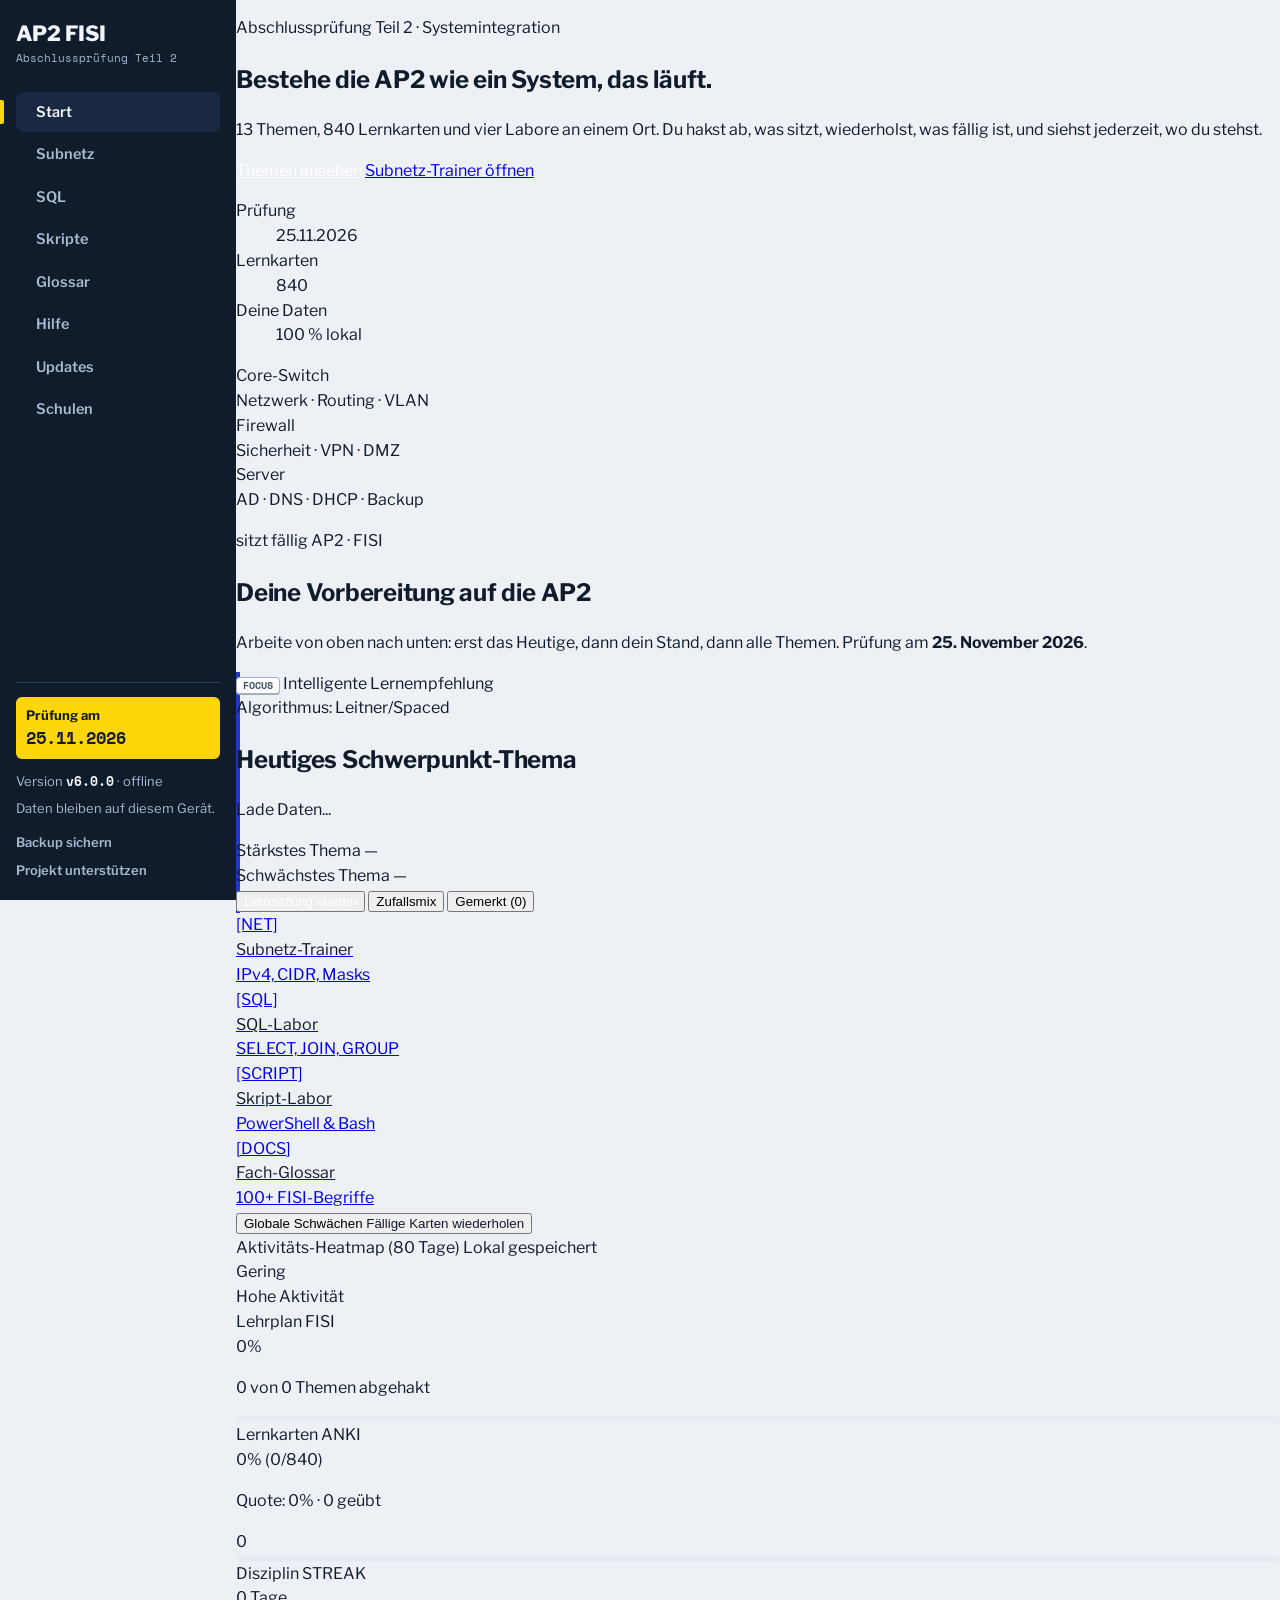
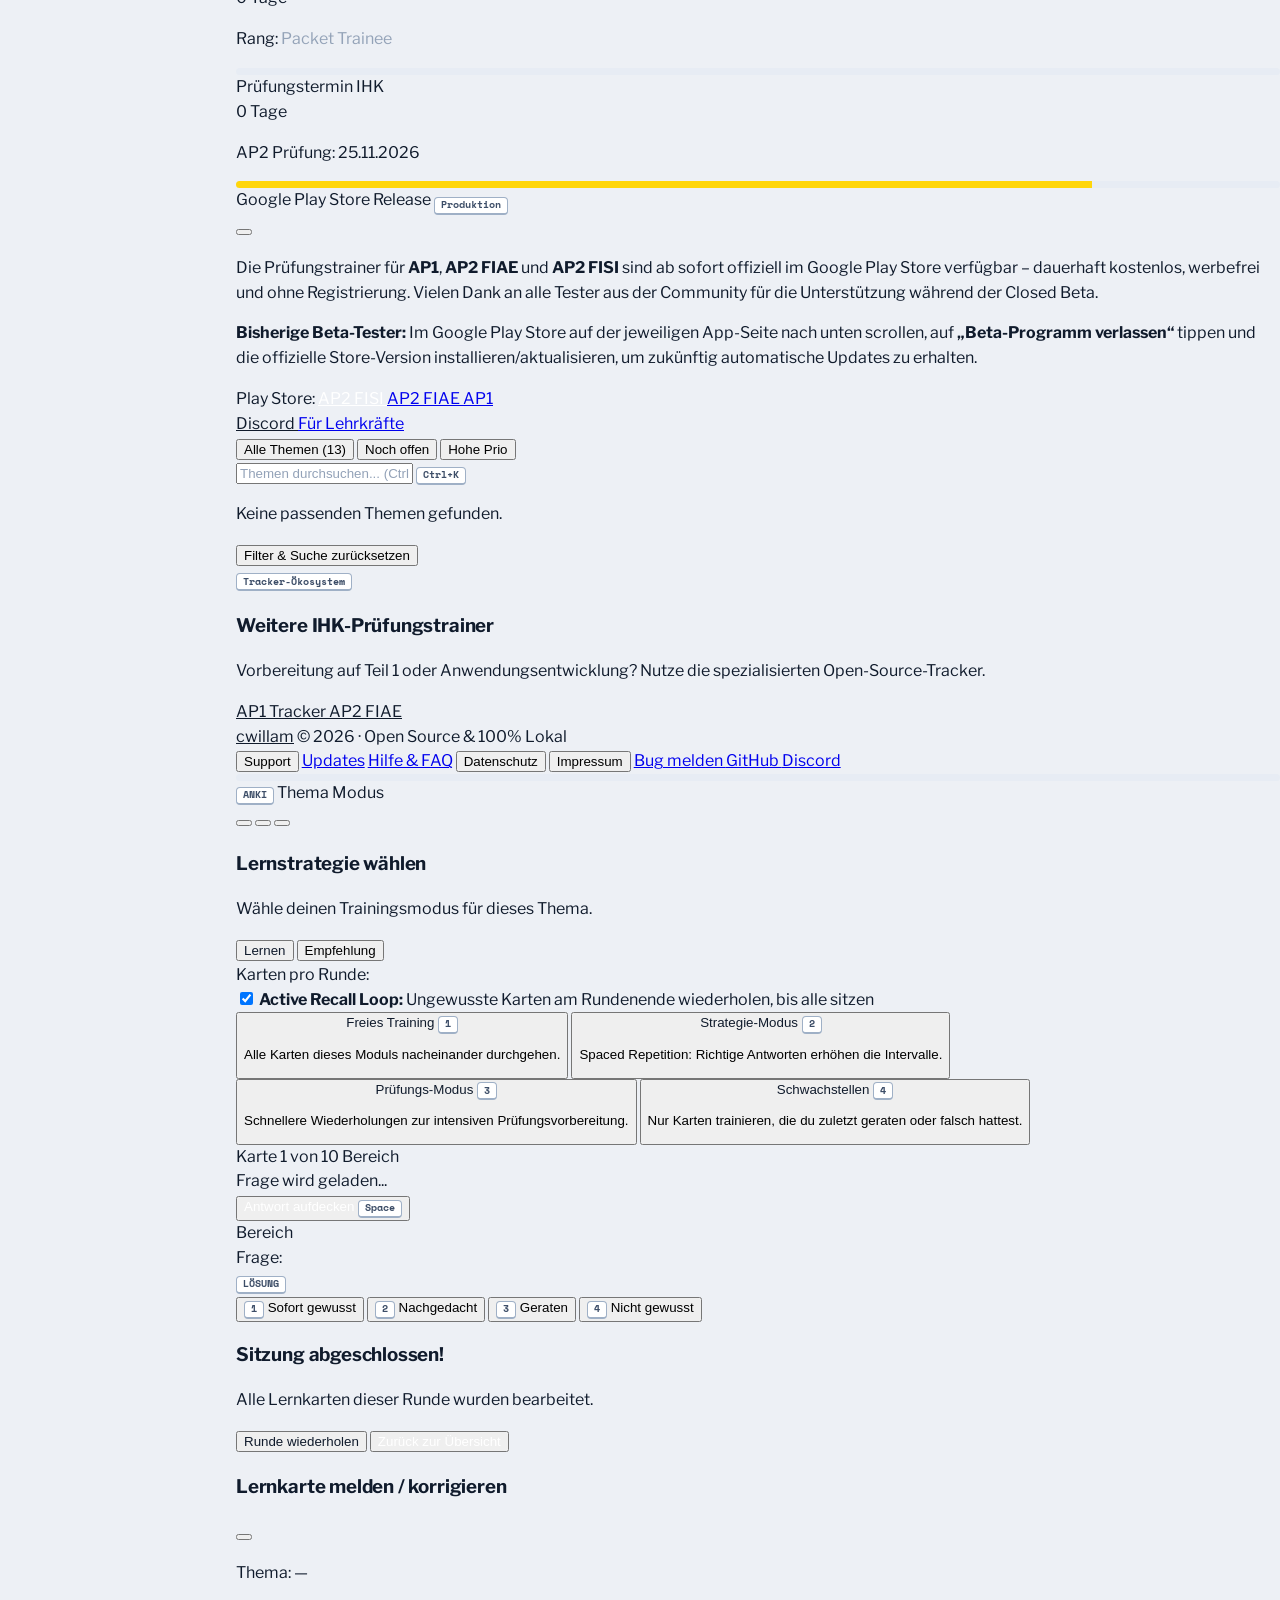
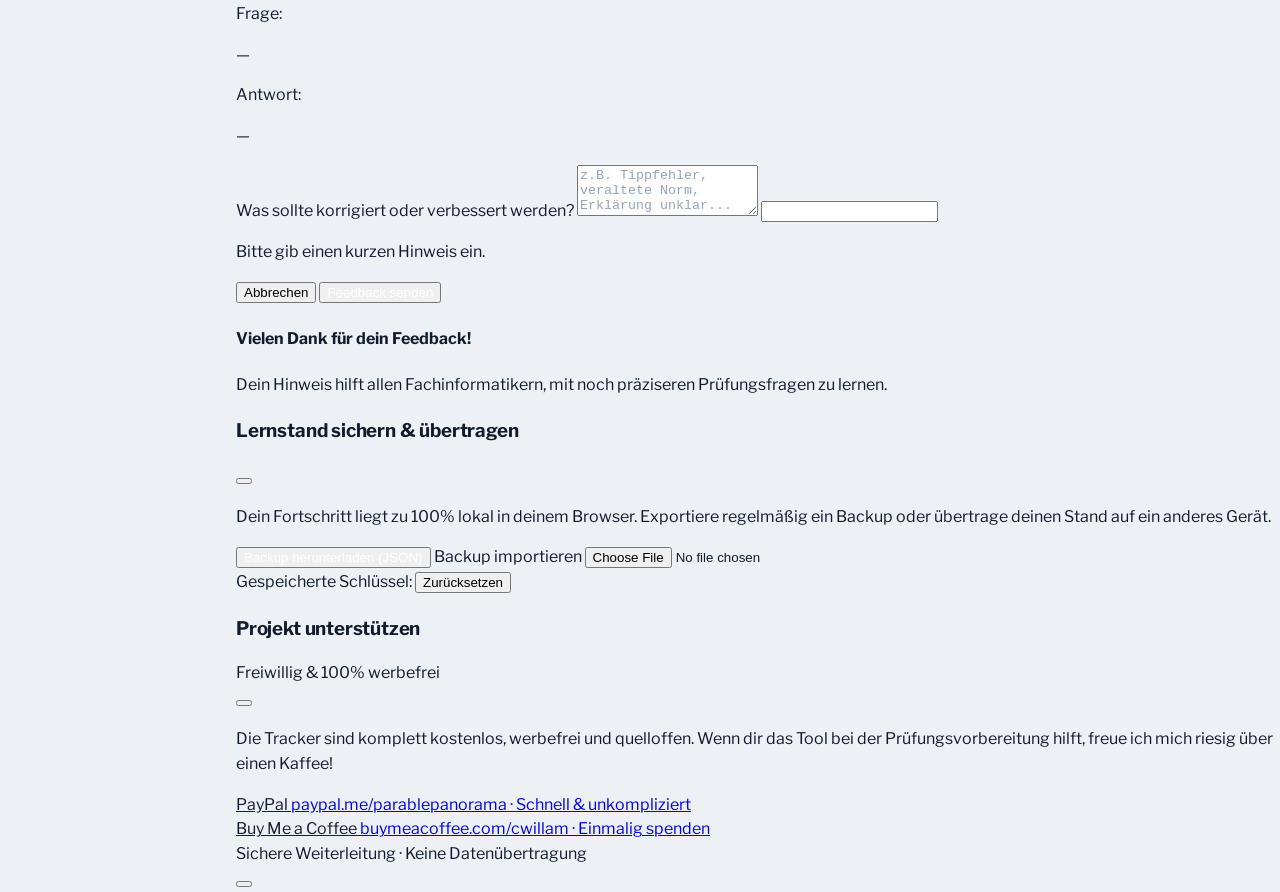
==== commit 73f215c3: "UI v6.0.0: Karteikasten - neuer Aufbau ganz ohne Kopfzeile - Header und Mobile-Drawer auf allen Seit" ====
--- a/index.html
+++ b/index.html
@@ -86,7 +86,7 @@
       name="apple-mobile-web-app-status-bar-style"
       content="black-translucent"
     />
-    <meta name="theme-color" content="#16211d" />
+    <meta name="theme-color" content="#101b2c" />
     <link rel="canonical" href="https://ap2-fisi.cwillam.de/" />
 
     <title>
@@ -96,28 +96,28 @@
     <!-- Preload self-hosted fonts -->
     <link
       rel="preload"
-      href="assets/fonts/Barlow-Regular.woff2"
+      href="assets/fonts/Franklin-Regular.woff2"
       as="font"
       type="font/woff2"
       crossorigin
     />
     <link
       rel="preload"
-      href="assets/fonts/Barlow-SemiBold.woff2"
+      href="assets/fonts/Franklin-SemiBold.woff2"
       as="font"
       type="font/woff2"
       crossorigin
     />
     <link
       rel="preload"
-      href="assets/fonts/Barlow-Bold.woff2"
+      href="assets/fonts/Franklin-Bold.woff2"
       as="font"
       type="font/woff2"
       crossorigin
     />
 
     <!-- Tailwind 3 Engine (Local, Zero-CDN) -->
-    <script src="assets/js/tailwind.js?v=5.0.0"></script>
+    <script src="assets/js/tailwind.js?v=6.0.0"></script>
     <script>
       tailwind.config = {
         darkMode: "class",
@@ -125,7 +125,7 @@
           extend: {
             fontFamily: {
               sans: [
-                "Barlow",
+                "Libre Franklin",
                 "system-ui",
                 "-apple-system",
                 "BlinkMacSystemFont",
@@ -134,7 +134,7 @@
                 "sans-serif",
               ],
               mono: [
-                "IBM Plex Mono",
+                "Space Mono",
                 "ui-monospace",
                 "JetBrains Mono",
                 "Menlo",
@@ -144,29 +144,29 @@
               ],
             },
             colors: {
-              emerald: {50:"#eef6fd",100:"#d9eafd",200:"#b3d4f7",300:"#2f83cf",400:"#1a6fc0",500:"#2273c4",600:"#005eb8",700:"#004e99",800:"#0b4a7d",900:"#d3e6f7",950:"#e3effa"},
-              zinc: {50:"#17211d",100:"#232f2a",200:"#2e3b35",300:"#3d4a44",400:"#5f6e67",500:"#85928b",600:"#a7b3ad",700:"#c3cbc7",800:"#d8dedb",900:"#e7ebe9",950:"#fafbfa"},
-              orange: {50:"#fffbeb",100:"#fef3c7",200:"#fde68a",300:"#c2610a",400:"#b45309",500:"#d97706",600:"#b45309",700:"#92400e",800:"#78350f",900:"#fef3c7",950:"#fffbeb"},
-              amber: {50:"#fffbeb",100:"#fef3c7",200:"#fde68a",300:"#c2610a",400:"#b45309",500:"#d97706",600:"#b45309",700:"#92400e",800:"#78350f",900:"#fef3c7",950:"#fffbeb"},
-                            blue: {50:"#eef6fd",100:"#d9eafd",200:"#b3d4f7",300:"#2f83cf",400:"#005eb8",500:"#2273c4",600:"#005eb8",700:"#004e99",800:"#0b4a7d",900:"#d3e6f7",950:"#e3effa"},
+              emerald: {50:"#eef1fe",100:"#dbe2fd",200:"#b7c5fa",300:"#7287ef",400:"#3d55dd",500:"#2b44cf",600:"#2138c9",700:"#1a2da3",800:"#1c2a72",900:"#dbe2fd",950:"#eef1fe"},
+              zinc: {50:"#101b2c",100:"#1a2942",200:"#24334f",300:"#3c4d67",400:"#67778f",500:"#93a2b8",600:"#aebdd2",700:"#d5dce8",800:"#e3e9f2",900:"#edf0f5",950:"#ffffff"},
+              orange: {50:"#fffbeb",100:"#fef3c7",200:"#fde68a",300:"#8a5d00",400:"#8a5d00",500:"#d97706",600:"#b45309",700:"#92400e",800:"#78350f",900:"#fef3c7",950:"#fffbeb"},
+              amber: {50:"#fffbeb",100:"#fef3c7",200:"#fde68a",300:"#8a5d00",400:"#8a5d00",500:"#d97706",600:"#b45309",700:"#92400e",800:"#78350f",900:"#fef3c7",950:"#fffbeb"},
+                            blue: {50:"#eef6fd",100:"#d9eafd",200:"#b3d4f7",300:"#2f83cf",400:"#2138c9",500:"#2273c4",600:"#2138c9",700:"#1a2da3",800:"#0b4a7d",900:"#d3e6f7",950:"#e3effa"},
               sky: {50:"#f0f9ff",100:"#e0f2fe",200:"#bae6fd",300:"#0284c7",400:"#0077a8",500:"#0284c7",600:"#0369a1",700:"#075985",800:"#0c4a6e",900:"#e0f2fe",950:"#f0f9ff"},
               purple: {50:"#faf5ff",100:"#f3e8ff",200:"#e9d5ff",300:"#7c3aed",400:"#6d28d9",500:"#7c3aed",600:"#6d28d9",700:"#5b21b6",800:"#4c1d95",900:"#f3e8ff",950:"#faf5ff"},
               red: {50:"#fef2f2",100:"#fee2e2",200:"#fecaca",300:"#c62f3b",400:"#c62f3b",500:"#dc2626",600:"#b91c1c",700:"#991b1b",800:"#7f1d1d",900:"#fee2e2",950:"#fef2f2"},
-              green: {50:"#f0fdf4",100:"#dcfce7",200:"#bbf7d0",300:"#1f9d66",400:"#15803d",500:"#16a34a",600:"#15803d",700:"#166534",800:"#14532d",900:"#dcfce7",950:"#f0fdf4"},
+              green: {50:"#f0fdf4",100:"#dcfce7",200:"#bbf7d0",300:"#12805c",400:"#15803d",500:"#16a34a",600:"#15803d",700:"#166534",800:"#14532d",900:"#dcfce7",950:"#f0fdf4"},
               dark: {
-                bg: "#e7ebe9", // Pure obsidian / Zinc 950
-                card: "#fafbfa", // Dense workbench surface
-                "card-hover": "#f0f3f1",
-                border: "#c3cbc7", // Hairline border
-                "border-subtle": "#d8dedb",
-                text: "#17211d", // High-contrast Zinc 100
-                muted: "#3d4a44", // Zinc 400
-                dim: "#5f6e67", // Zinc 500
-                accent: "#005eb8", // Crisp Emerald (AP2 FISI)
-                "accent-hover": "#004e99",
-                "accent-dim": "rgba(0, 94, 184, 0.09)",
-                success: "#1f9d66", // Crisp Emerald
-                "success-dim": "rgba(31, 157, 102, 0.12)",
+                bg: "#edf0f5", // Pure obsidian / Zinc 950
+                card: "#ffffff", // Dense workbench surface
+                "card-hover": "#f6f8fc",
+                border: "#d5dce8", // Hairline border
+                "border-subtle": "#e3e9f2",
+                text: "#101b2c", // High-contrast Zinc 100
+                muted: "#3c4d67", // Zinc 400
+                dim: "#67778f", // Zinc 500
+                accent: "#2138c9", // Crisp Emerald (AP2 FISI)
+                "accent-hover": "#1a2da3",
+                "accent-dim": "rgba(33, 56, 201, 0.08)",
+                success: "#12805c", // Crisp Emerald
+                "success-dim": "rgba(18, 128, 92, 0.1)",
                 warning: "#b45309", // Amber
                 "warning-dim": "rgba(255, 178, 36, 0.12)",
                 danger: "#c62f3b", // Crimson
@@ -179,7 +179,7 @@
     </script>
 
     <!-- Custom High-Craft CSS Tokens & Keycaps -->
-    <link href="assets/css/style.css?v=5.0.0" rel="stylesheet" />
+    <link href="assets/css/style.css?v=6.0.0" rel="stylesheet" />
   </head>
 
   <body class="flex flex-col min-h-screen bg-dark-bg text-dark-text antialiased selection:bg-emerald-600 selection:text-white">
@@ -203,151 +203,9 @@
     <!-- ============================================================
          1. TOP COMMAND BAR (Sticky Hairline Header)
          ============================================================ -->
-    <header class="sticky top-0 z-40 w-full border-b border-dark-border bg-dark-bg/90 backdrop-blur-md">
-      <div class="max-w-6xl mx-auto px-4 sm:px-6 h-16 flex items-center justify-between gap-6">
-        <!-- Left: Brand & Badges -->
-        <div class="flex items-center gap-3 shrink-0">
-          <a href="index.html" class="flex items-center gap-2.5 group focus:outline-none">
-            <span class="kbd-cap bg-emerald-600/15 border-emerald-500/40 text-emerald-400 font-bold px-2 py-1 text-xs group-hover:border-emerald-400 transition-colors">AP2</span>
-            <div class="flex items-center gap-1.5"><span class="font-bold text-base tracking-tight text-white group-hover:text-emerald-400 transition-colors">Tracker</span><span class="text-[9px] font-mono font-bold bg-emerald-950/60 border border-emerald-500/40 text-emerald-400 px-1.5 py-0.5 rounded">FISI</span></div>
-          </a>
-          <span class="hidden sm:inline-flex items-center font-mono text-[10px] text-dark-dim border border-dark-border rounded px-2 py-0.5 uppercase tracking-wider">
-            v5.0.0 · Offline
-          </span>
-        </div>
-
-        <!-- Right: Actions & Tools with generous breathing room -->
-        <div class="flex items-center gap-2 sm:gap-3">
-          <!-- Tools Quick Links (Desktop) -->
-          <div class="hidden lg:flex items-center gap-1.5 border-r border-dark-border pr-3 mr-1">
-            <a href="subnet.html" class="px-2.5 py-1.5 rounded-lg text-xs font-mono text-dark-muted hover:text-white hover:bg-dark-card transition-colors flex items-center gap-1.5" title="Subnetz-Trainer">
-              <i data-lucide="network" class="w-3.5 h-3.5 text-blue-400"></i>
-              <span>Subnetz</span>
-            </a>
-            <a href="sql.html" class="px-2.5 py-1.5 rounded-lg text-xs font-mono text-dark-muted hover:text-white hover:bg-dark-card transition-colors flex items-center gap-1.5" title="SQL-Labor">
-              <i data-lucide="database" class="w-3.5 h-3.5 text-emerald-400"></i>
-              <span>SQL</span>
-            </a>
-            <a href="skripte.html" class="px-2.5 py-1.5 rounded-lg text-xs font-mono text-dark-muted hover:text-white hover:bg-dark-card transition-colors flex items-center gap-1.5" title="Skript-Labor (PowerShell &amp; Bash)">
-              <i data-lucide="terminal" class="w-3.5 h-3.5 text-purple-400"></i>
-              <span>Skripte</span>
-            </a>
-            <a href="glossar.html" class="px-2.5 py-1.5 rounded-lg text-xs font-mono text-dark-muted hover:text-white hover:bg-dark-card transition-colors flex items-center gap-1.5" title="Fach-Glossar">
-              <i data-lucide="book-open" class="w-3.5 h-3.5 text-amber-400"></i>
-              <span>Glossar</span>
-            </a>
-            <a href="help.html" class="px-2.5 py-1.5 rounded-lg text-xs font-mono text-dark-muted hover:text-white hover:bg-dark-card transition-colors flex items-center gap-1.5" title="Hilfe & FAQ">
-              <i data-lucide="help-circle" class="w-3.5 h-3.5 text-sky-400"></i>
-              <span>Hilfe</span>
-            </a>
-          </div>
-
-          <!-- Discord Community Button -->
-          <a
-            href="https://discord.gg/5BM5YJadDs"
-            target="_blank"
-            rel="noopener"
-            class="px-2.5 py-1.5 rounded-lg border border-dark-border hover:border-[#5865F2]/50 bg-dark-card hover:bg-[#5865F2]/10 text-dark-muted hover:text-white transition-all text-xs flex items-center gap-1.5"
-            title="Discord-Community: Lerngruppen, Fragen & Austausch"
-          >
-            <i data-lucide="message-square" class="w-4 h-4 text-[#5865F2]"></i>
-            <span class="hidden sm:inline font-mono text-[11px]">Discord</span>
-          </a>
-
-          <!-- Backup Modal Button -->
-          <button
-            onclick="document.getElementById('backupModal').classList.remove('hidden')"
-            class="px-2.5 py-1.5 rounded-lg border border-dark-border hover:border-dark-strong bg-dark-card hover:bg-dark-card-hover text-dark-muted hover:text-white transition-all text-xs flex items-center gap-1.5"
-            title="Daten exportieren / sichern"
-          >
-            <i data-lucide="hard-drive" class="w-4 h-4"></i>
-            <span class="hidden sm:inline font-mono text-[11px]">Backup</span>
-          </button>
-
-          <!-- Support Button -->
-          <button
-            type="button"
-            onclick="openSupportModal()"
-            class="px-2.5 py-1.5 rounded-lg border border-dark-border hover:border-[#FFDD00]/40 bg-dark-card hover:bg-[#FFDD00]/10 text-dark-muted hover:text-[#FFDD00] transition-all text-xs flex items-center gap-1.5 shrink-0"
-            title="Support / Projekt unterstützen"
-          >
-            <i data-lucide="coffee" class="w-4 h-4 text-[#FFDD00]"></i>
-            <span class="hidden sm:inline font-mono text-[11px] font-medium">Support</span>
-          </button>
-
-          <!-- Mobile Menu Hamburger -->
-          <button
-            id="hamburgerBtn"
-            onclick="app.toggleMobileMenu()"
-            class="md:hidden p-2 rounded-lg border border-dark-border bg-dark-card text-dark-muted hover:text-white transition-colors"
-            aria-label="Menü öffnen"
-          >
-            <i data-lucide="menu" class="w-4 h-4"></i>
-          </button>
-        </div>
-      </div>
-    </header>
 
     <!-- Mobile Navigation Drawer -->
-    <div
-      id="mobileMenu"
-      class="fixed inset-0 z-50 bg-black/70 backdrop-blur-sm hidden transition-opacity duration-200"
-      onclick="if(event.target === this) app.toggleMobileMenu()"
-    >
-      <div class="fixed right-0 top-0 bottom-0 w-72 bg-dark-card border-l border-dark-border p-5 flex flex-col justify-between transform translate-x-full transition-transform duration-300">
-        <div>
-          <div class="flex items-center justify-between pb-4 border-b border-dark-border mb-4">
-            <span class="font-bold text-sm tracking-wide text-white">Navigation</span>
-            <button onclick="app.toggleMobileMenu()" class="p-1 rounded text-dark-muted hover:text-white">
-              <i data-lucide="x" class="w-5 h-5"></i>
-            </button>
-          </div>
-          <div class="space-y-1 font-mono text-xs">
-            <a href="index.html" class="flex items-center gap-2.5 px-3 py-2 rounded bg-emerald-600/10 text-emerald-400 border border-emerald-500/20">
-              <i data-lucide="layout-dashboard" class="w-4 h-4"></i> Dashboard
-            </a>
-            <a href="subnet.html" class="flex items-center gap-2.5 px-3 py-2 rounded text-dark-muted hover:text-white hover:bg-dark-bg transition-colors">
-              <i data-lucide="network" class="w-4 h-4 text-blue-400"></i> Subnetz-Trainer
-            </a>
-            <a href="sql.html" class="flex items-center gap-2.5 px-3 py-2 rounded text-dark-muted hover:text-white hover:bg-dark-bg transition-colors">
-              <i data-lucide="database" class="w-4 h-4 text-emerald-400"></i> SQL-Labor
-            </a>
-            <a href="skripte.html" class="flex items-center gap-2.5 px-3 py-2 rounded text-dark-muted hover:text-white hover:bg-dark-bg transition-colors">
-              <i data-lucide="terminal" class="w-4 h-4 text-purple-400"></i> Skript-Labor
-            </a>
-            <a href="glossar.html" class="flex items-center gap-2.5 px-3 py-2 rounded text-dark-muted hover:text-white hover:bg-dark-bg transition-colors">
-              <i data-lucide="book-open" class="w-4 h-4 text-amber-400"></i> Fach-Glossar
-            </a>
-            <a href="help.html" class="flex items-center gap-2.5 px-3 py-2 rounded text-dark-muted hover:text-white hover:bg-dark-bg transition-colors">
-              <i data-lucide="help-circle" class="w-4 h-4 text-sky-400"></i> Hilfe & FAQ
-            </a>
-            <a href="updates.html" class="flex items-center gap-2.5 px-3 py-2 rounded text-dark-muted hover:text-white hover:bg-dark-bg transition-colors">
-              <i data-lucide="history" class="w-4 h-4 text-emerald-400"></i> Updates & Changelog
-            </a>
-            <a href="bildungseinrichtungen.html" class="flex items-center gap-2.5 px-3 py-2 rounded text-dark-muted hover:text-white hover:bg-dark-bg transition-colors">
-              <i data-lucide="graduation-cap" class="w-4 h-4"></i> Für Berufsschulen
-            </a>
-            <button onclick="document.getElementById('backupModal').classList.remove('hidden'); app.toggleMobileMenu();" class="w-full flex items-center gap-2.5 px-3 py-2 rounded text-dark-muted hover:text-white hover:bg-dark-bg transition-colors text-left">
-              <i data-lucide="hard-drive" class="w-4 h-4"></i> Backup & Übertragen
-            </button>
-            <button onclick="openSupportModal(); app.toggleMobileMenu();" class="w-full flex items-center gap-2.5 px-3 py-2 rounded text-dark-muted hover:text-[#FFDD00] hover:bg-dark-bg transition-colors text-left">
-              <i data-lucide="coffee" class="w-4 h-4 text-[#FFDD00]"></i> Support
-            </button>
-          </div>
-        </div>
-
-        <div class="pt-4 border-t border-dark-border space-y-2 text-xs font-mono text-dark-dim">
-          <div class="flex items-center justify-between">
-            <span>Prüfung:</span>
-            <span class="text-amber-400 font-bold">25.11.2026</span>
-          </div>
-          <div class="flex items-center justify-between">
-            <span>Version:</span>
-            <span>v5.0.0</span>
-          </div>
-        </div>
-      </div>
-    </div>
+    
 
     <!-- ============================================================
          2. MAIN WORKSPACE CONTAINER
@@ -408,193 +266,14 @@
         </div>
       </section>
 
-      <!-- LEAN STATUS & COMMUNITY BULLETIN (Collapsible & Dismissible) -->
-      <section id="infoBox" class="border border-dark-border rounded-xl bg-dark-card overflow-hidden">
-        <div class="px-4 py-3 bg-dark-card/60 flex items-center justify-between gap-3 select-none">
-          <div class="flex items-center gap-2.5 min-w-0">
-            <span class="w-2 h-2 rounded-full bg-emerald-500 shrink-0"></span>
-            <span class="font-mono text-xs font-semibold text-white uppercase tracking-wider truncate">
-              Google Play Store Release
-            </span>
-            <span class="hidden sm:inline-flex items-center gap-1.5 kbd-cap text-[9px] text-emerald-400 border-emerald-500/30 bg-emerald-950/30">
-              <i data-lucide="check" class="w-3 h-3"></i>
-              <span>Produktion</span>
-            </span>
-          </div>
-          <div class="flex items-center gap-2 shrink-0">
-            <button
-              onclick="app.toggleBox('infoBox')"
-              class="text-dark-muted hover:text-white transition-colors p-1.5 rounded-lg hover:bg-dark-border/40"
-              title="Aufklappen / Zuklappen"
-              aria-label="Info-Box ein- oder ausklappen"
-            >
-              <i id="infoBoxChevron" data-lucide="chevron-up" class="w-4 h-4 transition-transform duration-200"></i>
-            </button>
-          </div>
-        </div>
-
-        <div id="infoBoxContent" class="px-4 py-3.5 border-t border-dark-border text-xs text-dark-muted space-y-3">
-          <p class="leading-relaxed">
-            Die Prüfungstrainer für <strong class="text-white">AP1</strong>, <strong class="text-white">AP2 FIAE</strong> und <strong class="text-white">AP2 FISI</strong> sind ab sofort offiziell im Google Play Store verfügbar – dauerhaft kostenlos, werbefrei und ohne Registrierung. Vielen Dank an alle Tester aus der Community für die Unterstützung während der Closed Beta.
-          </p>
-
-          <div class="p-2.5 rounded-lg bg-dark-bg/60 border border-dark-border flex items-start gap-2.5 text-[11px] text-dark-muted">
-            <i data-lucide="info" class="w-4 h-4 text-emerald-400 shrink-0 mt-0.5"></i>
-            <p class="leading-relaxed">
-              <strong class="text-zinc-200">Bisherige Beta-Tester:</strong> Im Google Play Store auf der jeweiligen App-Seite nach unten scrollen, auf <strong class="text-white">„Beta-Programm verlassen“</strong> tippen und die offizielle Store-Version installieren/aktualisieren, um zukünftig automatische Updates zu erhalten.
-            </p>
-          </div>
-
-          <div class="flex items-center justify-between gap-3 pt-1 border-t border-dark-border/50 flex-wrap">
-            <div class="flex items-center gap-2 flex-wrap">
-              <span class="text-[10px] font-mono uppercase text-dark-dim tracking-wider hidden md:inline">Play Store:</span>
-              <a
-                href="https://play.google.com/store/apps/details?id=de.cwillam.ap2_fisi.tracker"
-                target="_blank"
-                rel="noopener"
-                class="px-3 py-1.5 rounded-lg bg-emerald-600 hover:bg-emerald-500 text-white font-semibold font-mono text-xs flex items-center gap-1.5 transition-colors shadow-sm"
-              >
-                <i data-lucide="smartphone" class="w-3.5 h-3.5"></i> AP2 FISI
-              </a>
-              <a
-                href="https://play.google.com/store/apps/details?id=de.cwillam.ap2.tracker"
-                target="_blank"
-                rel="noopener"
-                class="px-2.5 py-1.5 rounded-lg border border-dark-border hover:border-purple-500/50 bg-dark-bg text-dark-muted hover:text-purple-400 font-mono text-xs flex items-center gap-1.5 transition-colors"
-                title="AP2 FIAE Tracker im Google Play Store"
-              >
-                <i data-lucide="external-link" class="w-3 h-3 text-purple-400"></i> AP2 FIAE
-              </a>
-              <a
-                href="https://play.google.com/store/apps/details?id=de.cwillam.ap1.tracker"
-                target="_blank"
-                rel="noopener"
-                class="px-2.5 py-1.5 rounded-lg border border-dark-border hover:border-blue-500/50 bg-dark-bg text-dark-muted hover:text-blue-400 font-mono text-xs flex items-center gap-1.5 transition-colors"
-                title="AP1 Tracker im Google Play Store"
-              >
-                <i data-lucide="external-link" class="w-3 h-3 text-blue-400"></i> AP1
-              </a>
-            </div>
-
-            <div class="flex items-center gap-2 shrink-0 flex-wrap">
-              <a
-                href="https://discord.gg/5BM5YJadDs"
-                target="_blank"
-                rel="noopener"
-                class="px-2.5 py-1.5 rounded-lg border border-dark-border hover:border-[#5865F2]/50 bg-dark-bg text-white hover:text-[#5865F2] font-mono text-xs flex items-center gap-1.5 transition-colors"
-                title="Discord-Community für Lerngruppen & Austausch"
-              >
-                <i data-lucide="message-square" class="w-3.5 h-3.5 text-[#5865F2]"></i> Discord
-              </a>
-              <a
-                href="bildungseinrichtungen.html"
-                class="px-2.5 py-1.5 rounded-lg border border-dark-border hover:border-dark-strong bg-dark-bg text-dark-muted hover:text-white font-mono text-xs flex items-center gap-1.5 transition-colors"
-              >
-                <i data-lucide="graduation-cap" class="w-3.5 h-3.5"></i> Für Lehrkräfte
-              </a>
-            </div>
-          </div>
-        </div>
+      <!-- TITEL: Ziel zuerst, keine Kopfzeile -->
+      <section class="pt-2 pb-1">
+        <h1 class="text-4xl sm:text-5xl font-extrabold text-dark-text leading-tight">Deine Vorbereitung auf die AP2</h1>
+        <p class="text-base text-dark-muted mt-2 max-w-xl">Arbeite von oben nach unten: erst das Heutige, dann dein Stand, dann alle Themen. Prüfung am <strong class="text-dark-text">25. November 2026</strong>.</p>
       </section>
 
-      <!-- Optional Lehrkräfte Box (für Compatibility mit app.js Dismiss-Logik) -->
-      <div id="schoolBox" class="hidden">
-        <div id="schoolBoxContent"></div>
-        <i id="schoolBoxChevron" class="hidden"></i>
-      </div>
-
       <!-- ============================================================
-           3. TELEMETRY MATRIX (4-Spalten High-Density Grid)
-           ============================================================ -->
-      <section aria-label="Fortschritt und Telemetrie" class="grid grid-cols-2 lg:grid-cols-4 gap-3 sm:gap-4">
-        <!-- 01 Lehrplan Fortschritt -->
-        <div class="p-4 rounded-xl border border-dark-border bg-dark-card hover:border-dark-strong transition-colors flex flex-col justify-between">
-          <div>
-            <div class="flex items-center justify-between text-[10px] font-mono uppercase tracking-widest text-dark-dim mb-1">
-              <span>Lehrplan</span>
-              <span class="text-emerald-400">FISI</span>
-            </div>
-            <div class="flex items-baseline gap-2">
-              <span id="totalPercentTop" class="text-2xl sm:text-3xl font-bold font-mono text-white tabular-nums">0%</span>
-            </div>
-            <p class="text-xs text-dark-muted mt-1 truncate">
-              <span id="doneCount" class="font-mono font-semibold text-white">0</span> von <span id="totalTopicsCount">13</span> Themen abgehakt
-            </p>
-          </div>
-          <!-- 1px Hairline Progress Bar -->
-          <div class="hairline-track mt-3.5">
-            <div id="mainProgressBar" class="hairline-fill bg-emerald-500" style="width: 0%;"></div>
-          </div>
-        </div>
-
-        <!-- 02 Anki-Lernkarten Beherrscht -->
-        <div class="p-4 rounded-xl border border-dark-border bg-dark-card hover:border-dark-strong transition-colors flex flex-col justify-between">
-          <div>
-            <div class="flex items-center justify-between text-[10px] font-mono uppercase tracking-widest text-dark-dim mb-1">
-              <span>Lernkarten</span>
-              <span class="text-emerald-400">ANKI</span>
-            </div>
-            <div class="flex items-baseline gap-2">
-              <span id="ankiPercentText" class="text-xl sm:text-2xl font-bold font-mono text-white tabular-nums truncate">0% (0/840)</span>
-            </div>
-            <p class="text-xs text-dark-muted mt-1 truncate">
-              Quote: <span id="globalAnkiAccuracy" class="font-mono font-semibold text-emerald-400">0%</span> · <span id="globalAnkiCardsCount" class="font-mono text-white">0</span> geübt
-            </p>
-            <span id="globalAnkiCardsCorrect" class="hidden">0</span>
-          </div>
-          <!-- Hairline Progress Bar -->
-          <div class="hairline-track mt-3.5">
-            <div id="ankiProgressBar" class="hairline-fill success" style="width: 0%;"></div>
-          </div>
-        </div>
-
-        <!-- 03 Streak & Entwickler-Rang -->
-        <div class="p-4 rounded-xl border border-dark-border bg-dark-card hover:border-dark-strong transition-colors flex flex-col justify-between">
-          <div>
-            <div class="flex items-center justify-between text-[10px] font-mono uppercase tracking-widest text-dark-dim mb-1">
-              <span>Disziplin</span>
-              <span class="text-orange-400">STREAK</span>
-            </div>
-            <div class="flex items-center gap-2">
-              <i data-lucide="flame" class="w-5 h-5 text-orange-400 shrink-0"></i>
-              <span id="streakCount" class="text-2xl sm:text-3xl font-bold font-mono text-white tabular-nums">0</span>
-              <span class="text-xs text-dark-muted font-mono">Tage</span>
-            </div>
-            <p class="text-xs text-dark-muted mt-1 truncate">
-              Rang: <span id="levelName" class="font-mono font-semibold text-emerald-400">Packet Trainee</span>
-            </p>
-          </div>
-          <!-- Hairline Progress Bar -->
-          <div class="hairline-track mt-3.5">
-            <div id="levelProgress" class="hairline-fill bg-emerald-500" style="width: 5%;"></div>
-          </div>
-        </div>
-
-        <!-- 04 Prüfungscountdown -->
-        <div class="p-4 rounded-xl border border-dark-border bg-dark-card hover:border-dark-strong transition-colors flex flex-col justify-between">
-          <div>
-            <div class="flex items-center justify-between text-[10px] font-mono uppercase tracking-widest text-dark-dim mb-1">
-              <span>Prüfungstermin</span>
-              <span class="text-amber-400">IHK</span>
-            </div>
-            <div class="flex items-center gap-2">
-              <i data-lucide="calendar" class="w-5 h-5 text-amber-400 shrink-0"></i>
-              <span id="headerCountdown" class="text-2xl sm:text-3xl font-bold font-mono text-amber-400 tabular-nums">13</span>
-              <span class="text-xs text-dark-muted font-mono">Tage</span>
-            </div>
-            <p class="text-xs text-dark-muted mt-1 truncate">
-              AP2 Prüfung: <span class="font-mono font-semibold text-white">25.11.2026</span>
-            </p>
-          </div>
-          <!-- Hairline Progress Bar -->
-          <div class="hairline-track mt-3.5">
-            <div class="hairline-fill warning" style="width: 82%;"></div>
-          </div>
-        </div>
-      </section>
-
-      <!-- ============================================================
-           4. WORKBENCH (2-Column Netzplan wird geladen)
+           HEUTE LERNEN (Smart Focus, Faellige Karten, Labore)
            ============================================================ -->
       <section class="grid grid-cols-1 lg:grid-cols-12 gap-4">
         <!-- Left: Smart Focus & Fast Training (7 Cols) -->
@@ -759,6 +438,191 @@
           </div>
         </div>
       </section>
+
+      <!-- ============================================================
+           3. TELEMETRY MATRIX (4-Spalten High-Density Grid)
+           ============================================================ -->
+      <section aria-label="Fortschritt und Telemetrie" class="grid grid-cols-2 lg:grid-cols-4 gap-3 sm:gap-4">
+        <!-- 01 Lehrplan Fortschritt -->
+        <div class="p-4 rounded-xl border border-dark-border bg-dark-card hover:border-dark-strong transition-colors flex flex-col justify-between">
+          <div>
+            <div class="flex items-center justify-between text-[10px] font-mono uppercase tracking-widest text-dark-dim mb-1">
+              <span>Lehrplan</span>
+              <span class="text-emerald-400">FISI</span>
+            </div>
+            <div class="flex items-baseline gap-2">
+              <span id="totalPercentTop" class="text-2xl sm:text-3xl font-bold font-mono text-white tabular-nums">0%</span>
+            </div>
+            <p class="text-xs text-dark-muted mt-1 truncate">
+              <span id="doneCount" class="font-mono font-semibold text-white">0</span> von <span id="totalTopicsCount">13</span> Themen abgehakt
+            </p>
+          </div>
+          <!-- 1px Hairline Progress Bar -->
+          <div class="hairline-track mt-3.5">
+            <div id="mainProgressBar" class="hairline-fill bg-emerald-500" style="width: 0%;"></div>
+          </div>
+        </div>
+
+        <!-- 02 Anki-Lernkarten Beherrscht -->
+        <div class="p-4 rounded-xl border border-dark-border bg-dark-card hover:border-dark-strong transition-colors flex flex-col justify-between">
+          <div>
+            <div class="flex items-center justify-between text-[10px] font-mono uppercase tracking-widest text-dark-dim mb-1">
+              <span>Lernkarten</span>
+              <span class="text-emerald-400">ANKI</span>
+            </div>
+            <div class="flex items-baseline gap-2">
+              <span id="ankiPercentText" class="text-xl sm:text-2xl font-bold font-mono text-white tabular-nums truncate">0% (0/840)</span>
+            </div>
+            <p class="text-xs text-dark-muted mt-1 truncate">
+              Quote: <span id="globalAnkiAccuracy" class="font-mono font-semibold text-emerald-400">0%</span> · <span id="globalAnkiCardsCount" class="font-mono text-white">0</span> geübt
+            </p>
+            <span id="globalAnkiCardsCorrect" class="hidden">0</span>
+          </div>
+          <!-- Hairline Progress Bar -->
+          <div class="hairline-track mt-3.5">
+            <div id="ankiProgressBar" class="hairline-fill success" style="width: 0%;"></div>
+          </div>
+        </div>
+
+        <!-- 03 Streak & Entwickler-Rang -->
+        <div class="p-4 rounded-xl border border-dark-border bg-dark-card hover:border-dark-strong transition-colors flex flex-col justify-between">
+          <div>
+            <div class="flex items-center justify-between text-[10px] font-mono uppercase tracking-widest text-dark-dim mb-1">
+              <span>Disziplin</span>
+              <span class="text-orange-400">STREAK</span>
+            </div>
+            <div class="flex items-center gap-2">
+              <i data-lucide="flame" class="w-5 h-5 text-orange-400 shrink-0"></i>
+              <span id="streakCount" class="text-2xl sm:text-3xl font-bold font-mono text-white tabular-nums">0</span>
+              <span class="text-xs text-dark-muted font-mono">Tage</span>
+            </div>
+            <p class="text-xs text-dark-muted mt-1 truncate">
+              Rang: <span id="levelName" class="font-mono font-semibold text-emerald-400">Packet Trainee</span>
+            </p>
+          </div>
+          <!-- Hairline Progress Bar -->
+          <div class="hairline-track mt-3.5">
+            <div id="levelProgress" class="hairline-fill bg-emerald-500" style="width: 5%;"></div>
+          </div>
+        </div>
+
+        <!-- 04 Prüfungscountdown -->
+        <div class="p-4 rounded-xl border border-dark-border bg-dark-card hover:border-dark-strong transition-colors flex flex-col justify-between">
+          <div>
+            <div class="flex items-center justify-between text-[10px] font-mono uppercase tracking-widest text-dark-dim mb-1">
+              <span>Prüfungstermin</span>
+              <span class="text-amber-400">IHK</span>
+            </div>
+            <div class="flex items-center gap-2">
+              <i data-lucide="calendar" class="w-5 h-5 text-amber-400 shrink-0"></i>
+              <span id="headerCountdown" class="text-2xl sm:text-3xl font-bold font-mono text-amber-400 tabular-nums">13</span>
+              <span class="text-xs text-dark-muted font-mono">Tage</span>
+            </div>
+            <p class="text-xs text-dark-muted mt-1 truncate">
+              AP2 Prüfung: <span class="font-mono font-semibold text-white">25.11.2026</span>
+            </p>
+          </div>
+          <!-- Hairline Progress Bar -->
+          <div class="hairline-track mt-3.5">
+            <div class="hairline-fill warning" style="width: 82%;"></div>
+          </div>
+        </div>
+      </section>
+
+      <!-- LEAN STATUS & COMMUNITY BULLETIN (Collapsible & Dismissible) -->
+      <section id="infoBox" class="border border-dark-border rounded-xl bg-dark-card overflow-hidden">
+        <div class="px-4 py-3 bg-dark-card/60 flex items-center justify-between gap-3 select-none">
+          <div class="flex items-center gap-2.5 min-w-0">
+            <span class="w-2 h-2 rounded-full bg-emerald-500 shrink-0"></span>
+            <span class="font-mono text-xs font-semibold text-white uppercase tracking-wider truncate">
+              Google Play Store Release
+            </span>
+            <span class="hidden sm:inline-flex items-center gap-1.5 kbd-cap text-[9px] text-emerald-400 border-emerald-500/30 bg-emerald-950/30">
+              <i data-lucide="check" class="w-3 h-3"></i>
+              <span>Produktion</span>
+            </span>
+          </div>
+          <div class="flex items-center gap-2 shrink-0">
+            <button
+              onclick="app.toggleBox('infoBox')"
+              class="text-dark-muted hover:text-white transition-colors p-1.5 rounded-lg hover:bg-dark-border/40"
+              title="Aufklappen / Zuklappen"
+              aria-label="Info-Box ein- oder ausklappen"
+            >
+              <i id="infoBoxChevron" data-lucide="chevron-up" class="w-4 h-4 transition-transform duration-200"></i>
+            </button>
+          </div>
+        </div>
+
+        <div id="infoBoxContent" class="px-4 py-3.5 border-t border-dark-border text-xs text-dark-muted space-y-3">
+          <p class="leading-relaxed">
+            Die Prüfungstrainer für <strong class="text-white">AP1</strong>, <strong class="text-white">AP2 FIAE</strong> und <strong class="text-white">AP2 FISI</strong> sind ab sofort offiziell im Google Play Store verfügbar – dauerhaft kostenlos, werbefrei und ohne Registrierung. Vielen Dank an alle Tester aus der Community für die Unterstützung während der Closed Beta.
+          </p>
+
+          <div class="p-2.5 rounded-lg bg-dark-bg/60 border border-dark-border flex items-start gap-2.5 text-[11px] text-dark-muted">
+            <i data-lucide="info" class="w-4 h-4 text-emerald-400 shrink-0 mt-0.5"></i>
+            <p class="leading-relaxed">
+              <strong class="text-zinc-200">Bisherige Beta-Tester:</strong> Im Google Play Store auf der jeweiligen App-Seite nach unten scrollen, auf <strong class="text-white">„Beta-Programm verlassen“</strong> tippen und die offizielle Store-Version installieren/aktualisieren, um zukünftig automatische Updates zu erhalten.
+            </p>
+          </div>
+
+          <div class="flex items-center justify-between gap-3 pt-1 border-t border-dark-border/50 flex-wrap">
+            <div class="flex items-center gap-2 flex-wrap">
+              <span class="text-[10px] font-mono uppercase text-dark-dim tracking-wider hidden md:inline">Play Store:</span>
+              <a
+                href="https://play.google.com/store/apps/details?id=de.cwillam.ap2_fisi.tracker"
+                target="_blank"
+                rel="noopener"
+                class="px-3 py-1.5 rounded-lg bg-emerald-600 hover:bg-emerald-500 text-white font-semibold font-mono text-xs flex items-center gap-1.5 transition-colors shadow-sm"
+              >
+                <i data-lucide="smartphone" class="w-3.5 h-3.5"></i> AP2 FISI
+              </a>
+              <a
+                href="https://play.google.com/store/apps/details?id=de.cwillam.ap2.tracker"
+                target="_blank"
+                rel="noopener"
+                class="px-2.5 py-1.5 rounded-lg border border-dark-border hover:border-purple-500/50 bg-dark-bg text-dark-muted hover:text-purple-400 font-mono text-xs flex items-center gap-1.5 transition-colors"
+                title="AP2 FIAE Tracker im Google Play Store"
+              >
+                <i data-lucide="external-link" class="w-3 h-3 text-purple-400"></i> AP2 FIAE
+              </a>
+              <a
+                href="https://play.google.com/store/apps/details?id=de.cwillam.ap1.tracker"
+                target="_blank"
+                rel="noopener"
+                class="px-2.5 py-1.5 rounded-lg border border-dark-border hover:border-blue-500/50 bg-dark-bg text-dark-muted hover:text-blue-400 font-mono text-xs flex items-center gap-1.5 transition-colors"
+                title="AP1 Tracker im Google Play Store"
+              >
+                <i data-lucide="external-link" class="w-3 h-3 text-blue-400"></i> AP1
+              </a>
+            </div>
+
+            <div class="flex items-center gap-2 shrink-0 flex-wrap">
+              <a
+                href="https://discord.gg/5BM5YJadDs"
+                target="_blank"
+                rel="noopener"
+                class="px-2.5 py-1.5 rounded-lg border border-dark-border hover:border-[#5865F2]/50 bg-dark-bg text-white hover:text-[#5865F2] font-mono text-xs flex items-center gap-1.5 transition-colors"
+                title="Discord-Community für Lerngruppen & Austausch"
+              >
+                <i data-lucide="message-square" class="w-3.5 h-3.5 text-[#5865F2]"></i> Discord
+              </a>
+              <a
+                href="bildungseinrichtungen.html"
+                class="px-2.5 py-1.5 rounded-lg border border-dark-border hover:border-dark-strong bg-dark-bg text-dark-muted hover:text-white font-mono text-xs flex items-center gap-1.5 transition-colors"
+              >
+                <i data-lucide="graduation-cap" class="w-3.5 h-3.5"></i> Für Lehrkräfte
+              </a>
+            </div>
+          </div>
+        </div>
+      </section>
+
+      <!-- Optional Lehrkräfte Box (für Compatibility mit app.js Dismiss-Logik) -->
+      <div id="schoolBox" class="hidden">
+        <div id="schoolBoxContent"></div>
+        <i id="schoolBoxChevron" class="hidden"></i>
+      </div>
 
       <!-- ============================================================
            5. CURRICULUM EXPLORER & SEARCH
@@ -1506,10 +1370,10 @@
     <!-- ============================================================
          14. JAVASCRIPT BUNDLES & ENGINE
          ============================================================ -->
-    <script src="assets/js/confetti.js?v=5.0.0"></script>
-    <script src="assets/js/data.js?v=5.0.0"></script>
-    <script src="assets/js/questions.js?v=5.0.0"></script>
-    <script src="assets/js/lucide.min.js?v=5.0.0"></script>
+    <script src="assets/js/confetti.js?v=6.0.0"></script>
+    <script src="assets/js/data.js?v=6.0.0"></script>
+    <script src="assets/js/questions.js?v=6.0.0"></script>
+    <script src="assets/js/lucide.min.js?v=6.0.0"></script>
     <script>
       // Lucide SVGs initialisieren
       if (window.lucide) lucide.createIcons();
@@ -1531,13 +1395,13 @@
         if (e.key === "Escape") closeSupportModal();
       });
     </script>
-    <script src="assets/js/app.js?v=5.0.0"></script>
+    <script src="assets/js/app.js?v=6.0.0"></script>
 
     <!-- PWA Service Worker -->
     <script>
       if ("serviceWorker" in navigator) {
         window.addEventListener("load", () => {
-          navigator.serviceWorker.register("sw.js?v=5.0.0").catch(() => {});
+          navigator.serviceWorker.register("sw.js?v=6.0.0").catch(() => {});
         });
       }
 
@@ -1553,5 +1417,6 @@
         }
       });
     </script>
+      <script src="assets/js/nav.js?v=6.0.0"></script>
   </body>
 </html>
--- a/assets/css/style.css
+++ b/assets/css/style.css
@@ -1,198 +1,146 @@
 /* ============================================================
-   AP2 TRACKER FISI · SERVERSCHRANK (v5, von Grund auf neu)
-   Die App als 19-Zoll-Schrank bei Licht: dunkle Schrankleiste
-   oben, Frontplatten aus hellem Aluminium darunter. Konsolen-
-   Blau ist die Arbeitsfarbe, Kabel-Gelb markiert Fälliges und
-   die Prüfung, die Port-LEDs zeigen den echten Status.
+   AP2 TRACKER FISI · KARTEIKASTEN (v6, von Grund auf neu)
+   Kein Header. Links steht der Kasten (Navigation), mobil
+   traegt ein Dock unten. Inhalt wie Karteikarten: weiss,
+   liniert gedacht, mit Textmarker-Gelb nur fuer Faelliges.
+   Ziel-Hierarchie: Heute lernen -> Fortschritt -> Themen.
    ============================================================ */
 
-/* ----- SCHRIFTEN (selbst gehostet, offline, kein CDN) ----- */
-@font-face { font-family: 'Barlow'; font-weight: 400; font-display: swap; src: url('../fonts/Barlow-Regular.woff2') format('woff2'); }
-@font-face { font-family: 'Barlow'; font-weight: 500; font-display: swap; src: url('../fonts/Barlow-Medium.woff2') format('woff2'); }
-@font-face { font-family: 'Barlow'; font-weight: 600; font-display: swap; src: url('../fonts/Barlow-SemiBold.woff2') format('woff2'); }
-@font-face { font-family: 'Barlow'; font-weight: 700; font-display: swap; src: url('../fonts/Barlow-Bold.woff2') format('woff2'); }
-@font-face { font-family: 'Barlow Semi Condensed'; font-weight: 600; font-display: swap; src: url('../fonts/BarlowCond-SemiBold.woff2') format('woff2'); }
-@font-face { font-family: 'Barlow Semi Condensed'; font-weight: 700; font-display: swap; src: url('../fonts/BarlowCond-Bold.woff2') format('woff2'); }
-@font-face { font-family: 'IBM Plex Mono'; font-weight: 400; font-display: swap; src: url('../fonts/PlexMono-Regular.woff2') format('woff2'); }
-@font-face { font-family: 'IBM Plex Mono'; font-weight: 600; font-display: swap; src: url('../fonts/PlexMono-SemiBold.woff2') format('woff2'); }
+@font-face { font-family: 'Libre Franklin'; font-weight: 400; font-display: swap; src: url('../fonts/Franklin-Regular.woff2') format('woff2'); }
+@font-face { font-family: 'Libre Franklin'; font-weight: 600; font-display: swap; src: url('../fonts/Franklin-SemiBold.woff2') format('woff2'); }
+@font-face { font-family: 'Libre Franklin'; font-weight: 700; font-display: swap; src: url('../fonts/Franklin-Bold.woff2') format('woff2'); }
+@font-face { font-family: 'Libre Franklin'; font-weight: 800; font-display: swap; src: url('../fonts/Franklin-ExtraBold.woff2') format('woff2'); }
+@font-face { font-family: 'Space Mono'; font-weight: 400; font-display: swap; src: url('../fonts/SpaceMono-Regular.woff2') format('woff2'); }
+@font-face { font-family: 'Space Mono'; font-weight: 700; font-display: swap; src: url('../fonts/SpaceMono-Bold.woff2') format('woff2'); }
 
-/* ----- TOKEN ----- */
 :root {
-  --chassis: #e7ebe9;         /* Aluminium-Grau des Schranks */
-  --chassis-deep: #dde2df;
-  --panel: #fafbfa;           /* Frontplatte */
-  --panel-raised: #ffffff;
-  --panel-hover: #f0f3f1;
-  --panel-inset: #edf0ee;
+  --paper: #edf0f5;
+  --card: #ffffff;
+  --card-2: #f6f8fc;
+  --inset: #e7ecf4;
+  --line: #d5dce8;
+  --line-soft: #e3e9f2;
+  --line-strong: #9fb0c6;
 
-  --line: #c3cbc7;
-  --line-soft: #d8dedb;
-  --line-strong: #94a19a;
+  --ink: #101b2c;
+  --ink-2: #3c4d67;
+  --ink-3: #67778f;
+  --ink-4: #93a2b8;
 
-  --ink: #17211d;             /* Graphit */
-  --ink-2: #3d4a44;
-  --ink-3: #5f6e67;
-  --ink-4: #85928b;
+  --box: #101b2c;            /* Der Kasten (Leiste/Dock) */
+  --box-2: #1a2942;
+  --box-line: #2c3d5d;
+  --box-ink: #f2f6fc;
+  --box-muted: #a9bad2;
 
-  --cabinet: #16211d;         /* Schrank-Innenleben (Leiste oben) */
-  --cabinet-2: #1f2f28;
-  --cabinet-line: #31443b;
-  --cabinet-ink: #eef3f0;
-  --cabinet-muted: #a7b8b0;
+  --work: #2138c9;           /* Kugelschreiber-Blau: Aktion */
+  --work-2: #1a2da3;
+  --work-soft: rgba(33, 56, 201, 0.08);
+  --marker: #ffd60a;         /* Textmarker: nur Faelliges/Pruefung */
+  --marker-dark: #8a5d00;
+  --marker-soft: rgba(255, 214, 10, 0.22);
+  --good: #12805c;
+  --good-soft: rgba(18, 128, 92, 0.1);
+  --fault: #c62f3b;
+  --fault-soft: rgba(198, 47, 59, 0.08);
 
-  --work: #005eb8;            /* Konsolen-Blau: Links, Buttons, aktiv */
-  --work-strong: #004e99;
-  --work-soft: rgba(0, 94, 184, 0.09);
-  --due: #b45309;             /* Kabel-Gelb, abgedunkelt für Text */
-  --due-bright: #f5b800;
-  --due-soft: rgba(245, 184, 0, 0.16);
-  --led: #1f9d66;             /* Port-LED: läuft */
-  --led-soft: rgba(31, 157, 102, 0.12);
-  --warn: #b45309;
-  --fault: #c62f3b;
-  --fault-soft: rgba(198, 47, 59, 0.09);
-
-  --font: 'Barlow', system-ui, -apple-system, 'Segoe UI', sans-serif;
-  --font-cond: 'Barlow Semi Condensed', 'Barlow', system-ui, sans-serif;
-  --font-mono: 'IBM Plex Mono', ui-monospace, Menlo, Consolas, monospace;
+  --font: 'Libre Franklin', system-ui, -apple-system, 'Segoe UI', sans-serif;
+  --font-mono: 'Space Mono', ui-monospace, Menlo, Consolas, monospace;
 }
 
-/* ----- BASIS ----- */
 *, *::before, *::after { box-sizing: border-box; }
-html {
-  background: var(--chassis);
-  color: var(--ink);
-  font-family: var(--font);
-  -webkit-font-smoothing: antialiased;
-  scroll-behavior: smooth;
-}
-body {
-  background:
-    repeating-linear-gradient(90deg, rgba(23, 33, 29, 0.025) 0 1px, transparent 1px 56px),
-    var(--chassis);
-  color: var(--ink);
-  min-height: 100vh;
-  margin: 0;
-  line-height: 1.55;
-  overscroll-behavior-y: none;
-}
-h1, h2, h3 { text-wrap: balance; }
+html { background: var(--paper); color: var(--ink); font-family: var(--font); -webkit-font-smoothing: antialiased; scroll-behavior: smooth; }
+body { background: var(--paper); color: var(--ink); min-height: 100vh; margin: 0; line-height: 1.55; overscroll-behavior-y: none; }
+h1, h2, h3 { text-wrap: balance; letter-spacing: -0.01em; }
 p { text-wrap: pretty; }
-::selection { background: var(--due-bright); color: var(--ink); }
+::selection { background: var(--marker); color: var(--ink); }
 :focus-visible { outline: 2px solid var(--work); outline-offset: 2px; }
 .tabular-nums { font-variant-numeric: tabular-nums; }
 
-/* ============================================================
-   MIGRATION: Alt-Klassen (für JS-Templates) auf das neue System
-   text-white war für dunkle Flächen gedacht — auf Aluminium
-   wird daraus Graphit, außer auf farbigen/dunklen Flächen.
-   ============================================================ */
-.text-white { color: var(--ink) !important; }
-.bg-emerald-600 .text-white, .bg-emerald-500 .text-white, .bg-blue-600 .text-white,
-.bg-red-500 .text-white, .bg-red-600 .text-white, .bg-orange-500 .text-white,
-.bg-orange-600 .text-white, .bg-amber-500 .text-white, .bg-purple-600 .text-white,
-button.bg-emerald-600, a.bg-emerald-600, .bg-emerald-600,
-header .text-white { color: #fff !important; }
-header .text-dark-muted { color: var(--cabinet-muted) !important; }
-header .text-dark-dim { color: #7e938a !important; }
-.placeholder-dark-dim::placeholder { color: var(--ink-4) !important; }
+/* Platz fuer Kasten (Desktop) bzw. Dock (mobil) */
+@media (min-width: 1024px) { body { padding-left: 236px; } }
+@media (max-width: 1023px) { body { padding-bottom: 88px; } }
 
-/* ----- SCHRANKLEISTE (Kopfzeile aller Seiten) ----- */
-body > header, header.sticky {
-  background: var(--cabinet) !important;
-  border-bottom: 3px solid var(--work) !important;
-  color: var(--cabinet-ink);
+/* ----- DER KASTEN: Navigation ohne Header ----- */
+.app-rail {
+  position: fixed; inset: 0 auto 0 0; width: 236px; z-index: 60;
+  background: var(--box); color: var(--box-ink);
+  display: none; flex-direction: column; padding: 22px 16px 16px;
 }
-body > header a, body > header button { color: var(--cabinet-ink); }
-body > header .bg-dark-card, body > header .border-dark-border {
-  background: var(--cabinet-2) !important;
-  border-color: var(--cabinet-line) !important;
+@media (min-width: 1024px) { .app-rail { display: flex; } }
+.app-rail .brand { font-weight: 800; font-size: 21px; line-height: 1.12; color: var(--box-ink); text-decoration: none; }
+.app-rail .brand small { display: block; font-family: var(--font-mono); font-weight: 400; font-size: 11px; color: var(--box-muted); margin-top: 6px; }
+.app-rail nav { margin-top: 28px; display: grid; gap: 2px; }
+.app-rail nav a {
+  display: flex; align-items: center; gap: 10px; padding: 9px 10px; border-radius: 8px;
+  color: var(--box-muted); text-decoration: none; font-size: 14.5px; font-weight: 600; position: relative;
 }
+.app-rail nav a:hover { color: var(--box-ink); background: var(--box-2); }
+.app-rail nav a.active { color: var(--box-ink); background: var(--box-2); }
+.app-rail nav a.active::before { content: ''; position: absolute; left: -16px; top: 8px; bottom: 8px; width: 4px; background: var(--marker); border-radius: 0 2px 2px 0; }
+.app-rail .rail-foot { margin-top: auto; border-top: 1px solid var(--box-line); padding-top: 14px; font-size: 13px; color: var(--box-muted); }
+.app-rail .rail-foot strong { color: var(--box-ink); font-family: var(--font-mono); }
+.app-rail .rail-foot .exam { color: var(--ink); background: var(--marker); border-radius: 6px; padding: 8px 10px; font-weight: 700; margin-bottom: 12px; }
+.app-rail .rail-foot .exam span { display: block; font-family: var(--font-mono); font-weight: 700; font-size: 17px; }
 
-/* ----- FRONTPLATTEN ----- */
-.topic-card, .plate {
-  background: var(--panel);
-  border: 1px solid var(--line);
-  border-radius: 8px;
-  position: relative;
-  padding-left: 16px;
-  transition: border-color 0.15s ease, background-color 0.15s ease;
+.app-dock {
+  position: fixed; inset: auto 10px 10px 10px; z-index: 60;
+  background: var(--box); border-radius: 16px; padding: 8px;
+  display: grid; grid-template-columns: repeat(5, 1fr); gap: 2px;
+  box-shadow: 0 12px 32px rgba(16, 27, 44, 0.35);
 }
-/* Rack-Schiene mit zwei Schrauben, wie an jeder Frontplatte */
-.topic-card::before, .plate::before {
-  content: '';
-  position: absolute;
-  left: 0; top: 0; bottom: 0;
-  width: 16px;
-  border-right: 1px solid var(--line-soft);
-  border-radius: 7px 0 0 7px;
-  background:
-    radial-gradient(circle 2.6px at 8px 13px, var(--chassis-deep) 2.5px, var(--line-strong) 2.6px, transparent 3.6px),
-    radial-gradient(circle 2.6px at 8px calc(100% - 13px), var(--chassis-deep) 2.5px, var(--line-strong) 2.6px, transparent 3.6px),
-    var(--panel-inset);
+@media (min-width: 1024px) { .app-dock { display: none; } }
+.app-dock a { display: flex; flex-direction: column; align-items: center; gap: 3px; padding: 7px 2px; border-radius: 10px; color: var(--box-muted); text-decoration: none; font-size: 10.5px; font-weight: 600; }
+.app-dock a.active { color: var(--ink); background: var(--marker); }
+
+/* ----- WIDGETS: Karteikarten ----- */
+.widget, .topic-card {
+  background: var(--card); border: 1px solid var(--line); border-radius: 14px;
+  box-shadow: 0 1px 2px rgba(16, 27, 44, 0.05);
 }
-.topic-card:hover { background: var(--panel-hover); border-color: var(--line-strong); }
-
+.topic-card { position: relative; transition: border-color 0.15s ease, transform 0.15s ease; }
+.topic-card:hover { border-color: var(--line-strong); }
 .topic-body { display: grid; grid-template-rows: 0fr; opacity: 0; overflow: hidden; transition: grid-template-rows 0.25s cubic-bezier(0.16,1,0.3,1), opacity 0.2s ease; }
 .topic-body.open { grid-template-rows: 1fr; opacity: 1; border-top: 1px solid var(--line-soft); }
 .topic-content { min-height: 0; }
 
-/* ----- GERÄTE-STAPEL (Hero der Startseite) ----- */
-.rack { background: var(--cabinet); border-radius: 12px; padding: 14px; display: grid; gap: 10px; }
-.device {
-  background: linear-gradient(180deg, #fdfefe, #eef1ef);
-  border: 1px solid #aeb8b3;
-  border-radius: 7px;
-  padding: 10px 14px 10px 30px;
-  position: relative;
-  display: flex; align-items: center; justify-content: space-between; gap: 12px;
-}
-.device::before {
-  content: ''; position: absolute; left: 0; top: 0; bottom: 0; width: 18px;
-  border-right: 1px solid var(--line-soft); border-radius: 6px 0 0 6px;
-  background:
-    radial-gradient(circle 2.6px at 9px 50%, var(--chassis-deep) 2.5px, var(--line-strong) 2.6px, transparent 3.6px),
-    var(--panel-inset);
-}
-.device-name { font-family: var(--font-cond); font-weight: 700; font-size: 19px; letter-spacing: 0.02em; color: var(--ink); line-height: 1.1; }
-.device-meta { font-family: var(--font-mono); font-size: 10.5px; color: var(--ink-3); }
-.ports { display: grid; grid-template-columns: repeat(12, 1fr); gap: 4px; flex: 1; max-width: 300px; }
-.port { aspect-ratio: 1.5; border: 1px solid var(--line-strong); border-radius: 2px; background: var(--panel-inset); position: relative; }
-.port::after { content: ''; position: absolute; left: 50%; top: 2px; width: 4px; height: 4px; margin-left: -2px; border-radius: 50%; background: #c9d1cc; }
-.port.on::after { background: var(--led); }
-.port.due::after { background: var(--due-bright); }
-/* Ein einziges orchestriertes Moment: der Link-Lauf beim Laden */
-@keyframes link-sweep { 0% { background: #c9d1cc; } 30% { background: var(--due-bright); } 100% { background: var(--led); } }
-.port.sweep::after { animation: link-sweep 0.9s ease forwards; }
+/* Heute-Widget: mit Textmarker angestrichen */
+.today-widget { background: var(--card); border: 1px solid var(--line); border-radius: 14px; box-shadow: 0 1px 2px rgba(16,27,44,.05); }
+.mark { background: linear-gradient(transparent 62%, var(--marker) 62%, var(--marker) 92%, transparent 92%); }
+.due-unit { background: var(--marker-soft) !important; border-color: rgba(138, 93, 0, 0.4) !important; }
+.glow-card { box-shadow: inset 4px 0 0 var(--work); }
 
-.display-title { font-family: var(--font-cond); font-weight: 700; line-height: 0.98; letter-spacing: 0.005em; }
+/* Kennzahlen ohne Karten-Kit: eine Leiste, vier Werte */
+.stat-strip { display: grid; grid-template-columns: repeat(2, 1fr); background: var(--card); border: 1px solid var(--line); border-radius: 14px; overflow: hidden; }
+@media (min-width: 1024px) { .stat-strip { grid-template-columns: repeat(4, 1fr); } }
+.stat-strip > div { padding: 16px 18px; }
+.stat-strip > div + div { border-left: 1px solid var(--line-soft); }
+@media (max-width: 1023px) { .stat-strip > div:nth-child(3) { border-left: none; } .stat-strip > div:nth-child(n+3) { border-top: 1px solid var(--line-soft); } }
 
-/* Fällige Einheit: gelbes Kabel statt Glow-Kopie */
-.due-unit { background: var(--due-soft) !important; border-color: rgba(180, 83, 9, 0.45) !important; box-shadow: inset 4px 0 0 var(--due-bright); }
+/* ----- MIGRATION fuer bestehende Klassen (JS-Templates) ----- */
+.text-white { color: var(--ink) !important; }
+.bg-emerald-600 .text-white, .bg-emerald-500 .text-white, .bg-blue-600 .text-white,
+.bg-red-500 .text-white, .bg-red-600 .text-white, .bg-orange-500 .text-white,
+.bg-orange-600 .text-white, .bg-purple-600 .text-white,
+button.bg-emerald-600, a.bg-emerald-600 { color: #fff !important; }
+.bg-black .text-white, [class*="bg-[#0d0d10]"] .text-white { color: #f2f6fc !important; }
+.bg-black .text-emerald-400, [class*="bg-[#0d0d10]"] .text-emerald-400 { color: #8fb8ff !important; }
+.bg-black .text-dark-muted, [class*="bg-[#0d0d10]"] .text-dark-muted { color: #a9bad2 !important; }
+.placeholder-dark-dim::placeholder { color: var(--ink-4) !important; }
 
-/* ----- TASTEN, FORTSCHRITT, LED ----- */
-.kbd-cap {
-  display: inline-flex; align-items: center; justify-content: center;
-  font-family: var(--font-mono); font-size: 10px; font-weight: 600; line-height: 1;
-  padding: 2.5px 6px; border-radius: 4px;
-  background: var(--panel-raised); border: 1px solid var(--line-strong); border-bottom-width: 2px;
-  color: var(--ink-2); user-select: none; white-space: nowrap;
-}
-header .kbd-cap { background: var(--cabinet-2); border-color: var(--cabinet-line); color: var(--cabinet-ink); }
-.hairline-track { width: 100%; height: 6px; background: var(--panel-inset); border: 1px solid var(--line-soft); border-radius: 3px; overflow: hidden; }
+/* ----- BAUSTEINE ----- */
+.kbd-cap { display: inline-flex; align-items: center; justify-content: center; font-family: var(--font-mono); font-size: 10px; font-weight: 700; line-height: 1; padding: 2.5px 6px; border-radius: 4px; background: var(--card); border: 1px solid var(--line-strong); border-bottom-width: 2px; color: var(--ink-2); user-select: none; white-space: nowrap; }
+.hairline-track { width: 100%; height: 7px; background: var(--inset); border-radius: 4px; overflow: hidden; }
 .hairline-fill { height: 100%; background: var(--work); transition: width 0.4s cubic-bezier(0.16,1,0.3,1); }
-.hairline-fill.success { background: var(--led); }
-.hairline-fill.warning { background: var(--due-bright); }
-
+.hairline-fill.success { background: var(--good); }
+.hairline-fill.warning { background: var(--marker); }
 .checkbox-wrapper input:checked + div, input.topic-check:checked + div { background-color: var(--work); border-color: var(--work); }
 .checkbox-wrapper input:checked + div svg, input.topic-check:checked + div svg { transform: scale(1); color: #fff; }
 .streak-cell { transition: transform 0.15s ease; }
 .streak-cell:hover { transform: scale(1.25); z-index: 10; outline: 1px solid var(--work); }
-
-/* ----- SCROLLBAR / UTILITIES ----- */
 ::-webkit-scrollbar { width: 9px; height: 9px; }
-::-webkit-scrollbar-track { background: var(--chassis-deep); }
-::-webkit-scrollbar-thumb { background: var(--line-strong); border-radius: 4px; border: 2px solid var(--chassis-deep); }
+::-webkit-scrollbar-track { background: var(--inset); }
+::-webkit-scrollbar-thumb { background: var(--line-strong); border-radius: 4px; }
 .force-hide { opacity: 0 !important; pointer-events: none !important; visibility: hidden !important; }
 .no-scrollbar::-webkit-scrollbar { display: none; }
 .no-scrollbar { -ms-overflow-style: none; scrollbar-width: none; }
@@ -201,22 +149,13 @@
 @media (prefers-reduced-motion: reduce) {
   html { scroll-behavior: auto; }
   *, *::before, *::after { animation-duration: 0.01ms !important; animation-iteration-count: 1 !important; transition-duration: 0.01ms !important; }
-  .port.sweep::after { animation: none; background: var(--led); }
 }
 @media print {
-  body { background: white; }
-  body > header, .no-print { display: none !important; }
-  .topic-card { border: 1px solid #bbb; break-inside: avoid; margin-bottom: 8px; }
+  .app-rail, .app-dock, .no-print { display: none !important; }
+  body { padding: 0 !important; background: white; }
+  .topic-card { break-inside: avoid; margin-bottom: 8px; }
   .topic-body { display: block !important; opacity: 1 !important; }
 }
 
-/* Alt-Klasse der Smart-Fokus-Karte: Arbeitslinie statt Glow */
-.glow-card { box-shadow: inset 4px 0 0 var(--work); border-color: var(--line) !important; }
-/* Dunkle Flaechen (Terminal, Code) behalten helle Schrift */
-.bg-black .text-white, [class*="bg-[#0d0d10]"] .text-white { color: #f2f5f3 !important; }
-.bg-black .text-emerald-400, [class*="bg-[#0d0d10]"] .text-emerald-400 { color: #7db8ec !important; }
-.bg-black .text-dark-muted, [class*="bg-[#0d0d10]"] .text-dark-muted { color: #a7b8b0 !important; }
-/* Kopfleiste: Akzente auf Schrank-Gruen aufhellen */
-body > header .text-emerald-400, body > header .text-blue-400,
-body > header .text-sky-400, body > header .text-purple-400 { color: #8fc3f2 !important; }
-body > header .text-amber-400 { color: var(--due-bright) !important; }
+/* Filterleiste klebt jetzt direkt oben (kein Header mehr) */
+#filterBar { top: 0 !important; }
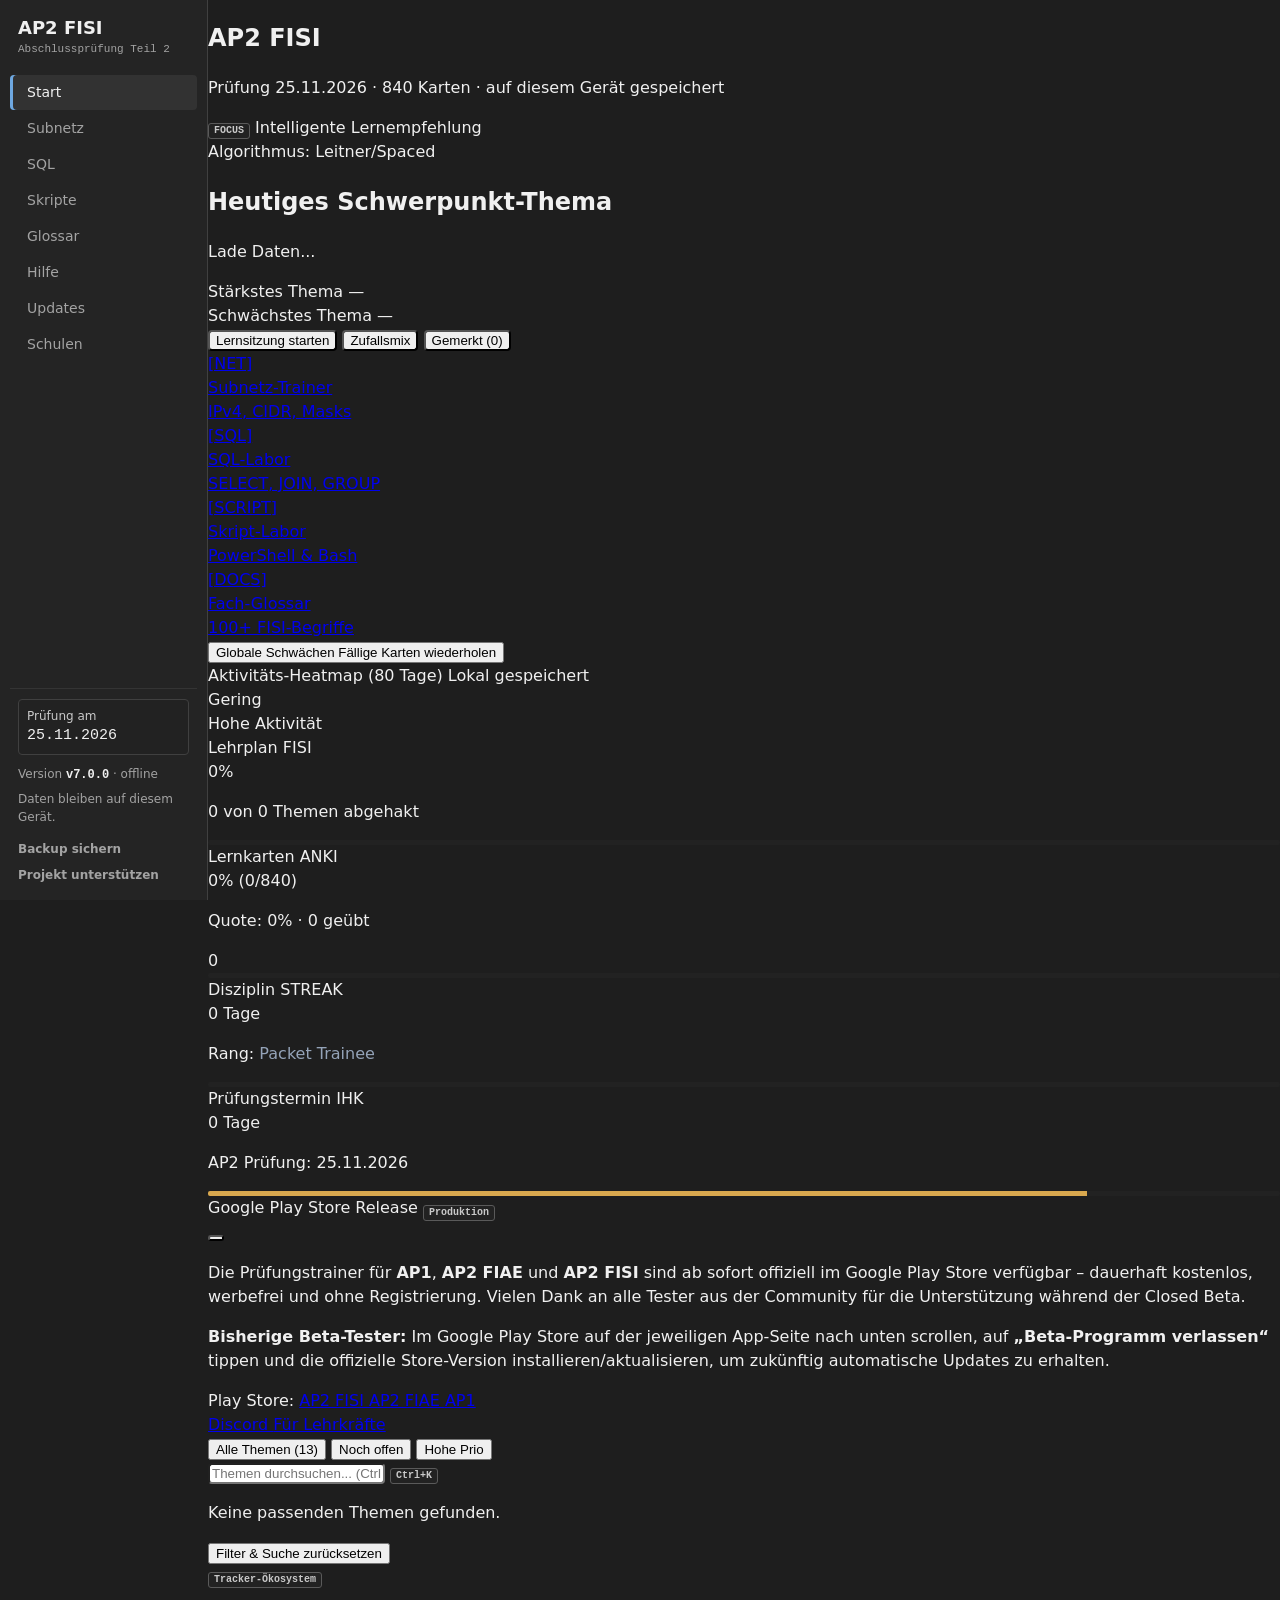
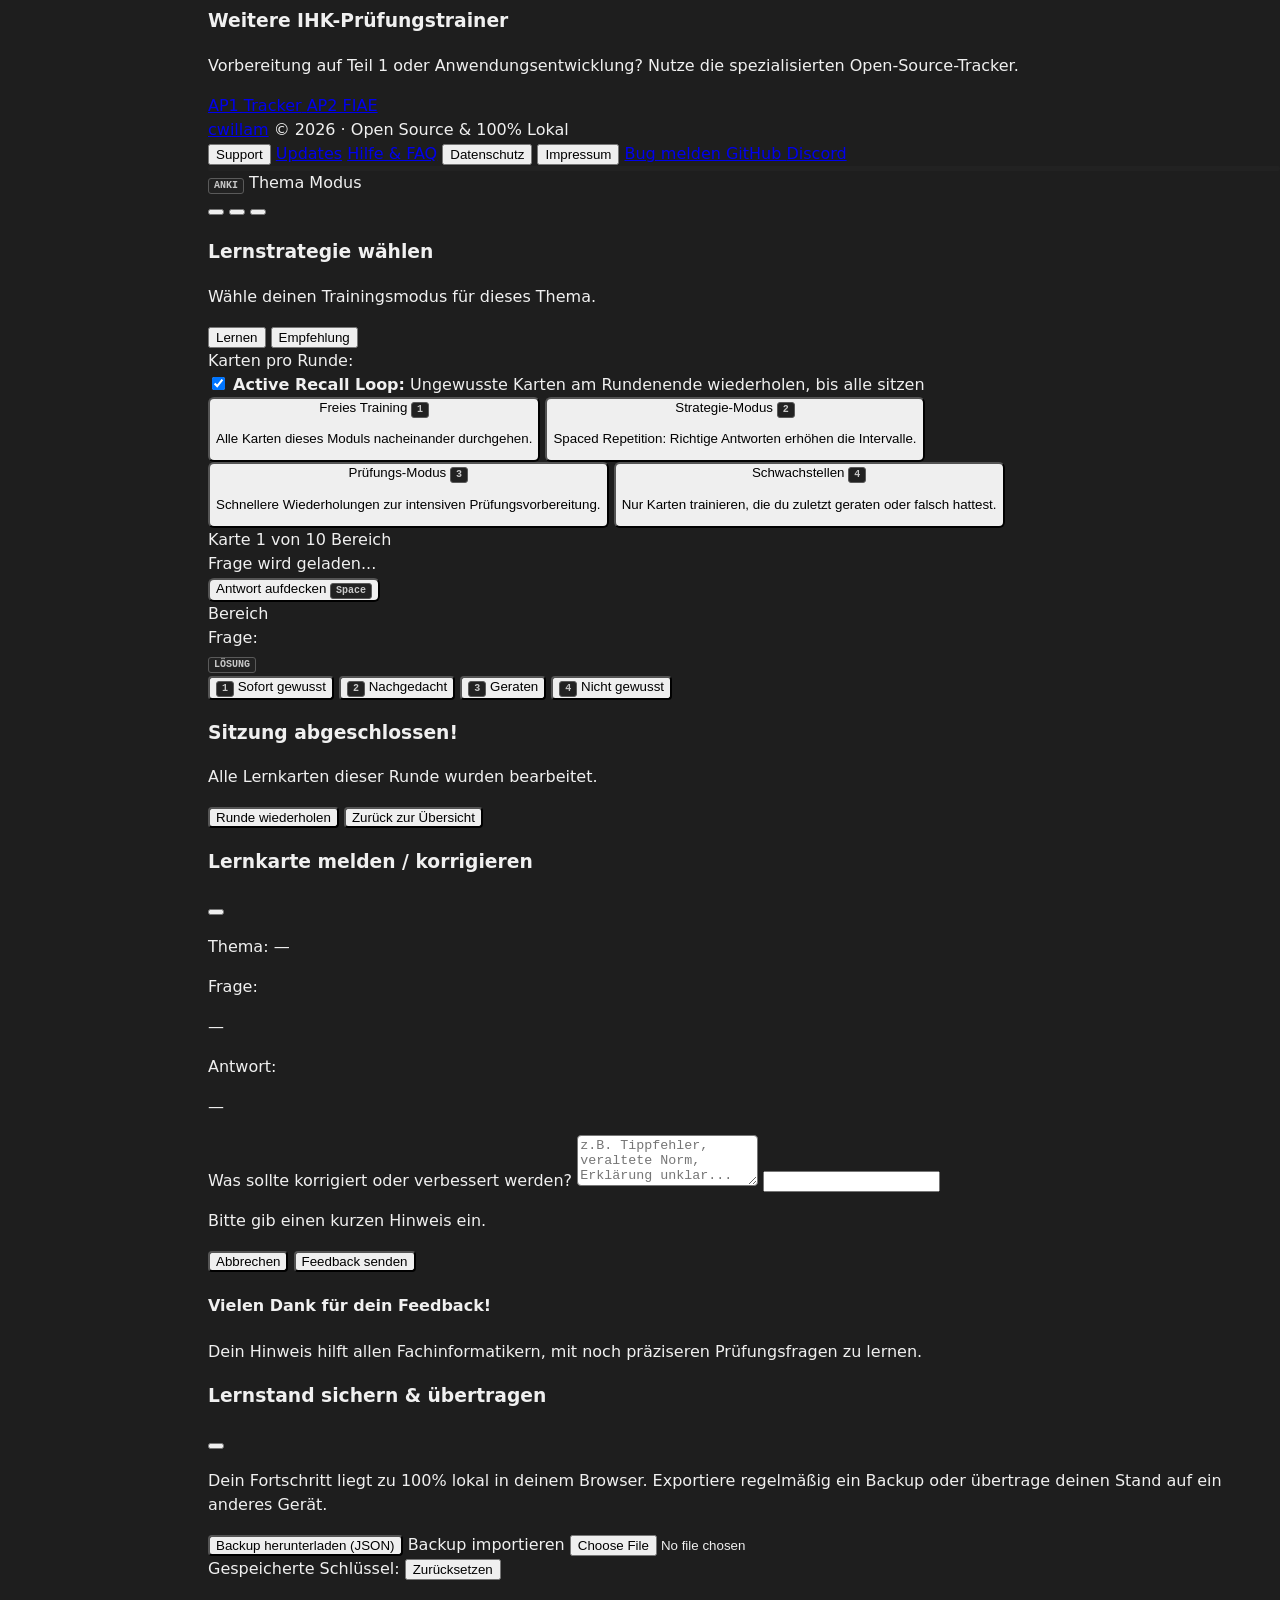
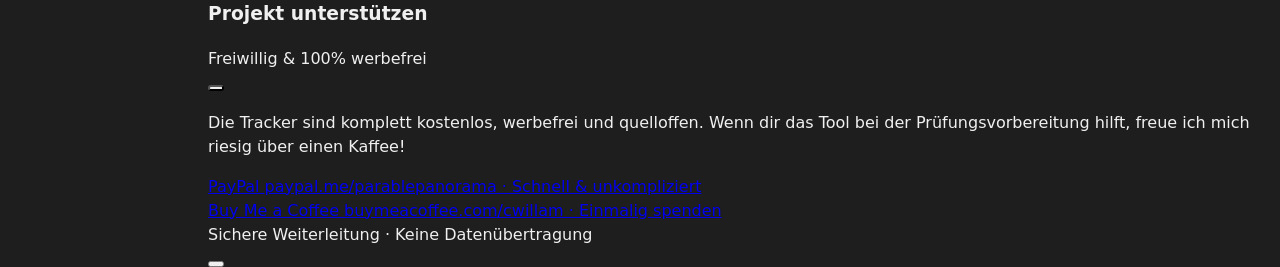
==== commit 8274dd33: "UI v7.0.0: Version A als echte App (Anki-Liste, Darkmode) - Themen als flache Anki-Liste mit Kategor" ====
--- a/index.html
+++ b/index.html
@@ -86,7 +86,7 @@
       name="apple-mobile-web-app-status-bar-style"
       content="black-translucent"
     />
-    <meta name="theme-color" content="#101b2c" />
+    <meta name="theme-color" content="#1e1e1e" />
     <link rel="canonical" href="https://ap2-fisi.cwillam.de/" />
 
     <title>
@@ -94,30 +94,9 @@
     </title>
 
     <!-- Preload self-hosted fonts -->
-    <link
-      rel="preload"
-      href="assets/fonts/Franklin-Regular.woff2"
-      as="font"
-      type="font/woff2"
-      crossorigin
-    />
-    <link
-      rel="preload"
-      href="assets/fonts/Franklin-SemiBold.woff2"
-      as="font"
-      type="font/woff2"
-      crossorigin
-    />
-    <link
-      rel="preload"
-      href="assets/fonts/Franklin-Bold.woff2"
-      as="font"
-      type="font/woff2"
-      crossorigin
-    />
 
     <!-- Tailwind 3 Engine (Local, Zero-CDN) -->
-    <script src="assets/js/tailwind.js?v=6.0.0"></script>
+    <script src="assets/js/tailwind.js?v=7.0.0"></script>
     <script>
       tailwind.config = {
         darkMode: "class",
@@ -125,7 +104,7 @@
           extend: {
             fontFamily: {
               sans: [
-                "Libre Franklin",
+                "system-ui",
                 "system-ui",
                 "-apple-system",
                 "BlinkMacSystemFont",
@@ -134,7 +113,7 @@
                 "sans-serif",
               ],
               mono: [
-                "Space Mono",
+                "ui-monospace",
                 "ui-monospace",
                 "JetBrains Mono",
                 "Menlo",
@@ -144,33 +123,33 @@
               ],
             },
             colors: {
-              emerald: {50:"#eef1fe",100:"#dbe2fd",200:"#b7c5fa",300:"#7287ef",400:"#3d55dd",500:"#2b44cf",600:"#2138c9",700:"#1a2da3",800:"#1c2a72",900:"#dbe2fd",950:"#eef1fe"},
-              zinc: {50:"#101b2c",100:"#1a2942",200:"#24334f",300:"#3c4d67",400:"#67778f",500:"#93a2b8",600:"#aebdd2",700:"#d5dce8",800:"#e3e9f2",900:"#edf0f5",950:"#ffffff"},
-              orange: {50:"#fffbeb",100:"#fef3c7",200:"#fde68a",300:"#8a5d00",400:"#8a5d00",500:"#d97706",600:"#b45309",700:"#92400e",800:"#78350f",900:"#fef3c7",950:"#fffbeb"},
-              amber: {50:"#fffbeb",100:"#fef3c7",200:"#fde68a",300:"#8a5d00",400:"#8a5d00",500:"#d97706",600:"#b45309",700:"#92400e",800:"#78350f",900:"#fef3c7",950:"#fffbeb"},
-                            blue: {50:"#eef6fd",100:"#d9eafd",200:"#b3d4f7",300:"#2f83cf",400:"#2138c9",500:"#2273c4",600:"#2138c9",700:"#1a2da3",800:"#0b4a7d",900:"#d3e6f7",950:"#e3effa"},
+              emerald: {50:"#eaf2fc",100:"#d6e7fa",200:"#b0cff5",300:"#6ea8e1",400:"#6ea8e1",500:"#4a90d9",600:"#2f6fb4",700:"#265a94",800:"#1d456f",900:"#16283d",950:"#101c2b"},
+              zinc: {50:"#fafafa",100:"#f4f4f5",200:"#e4e4e7",300:"#d4d4d8",400:"#a1a1aa",500:"#71717a",600:"#52525b",700:"#3f3f46",800:"#27272a",900:"#18181b",950:"#09090b"},
+              orange: {50:"#fdf6e3",100:"#fbeec4",200:"#f5d67b",300:"#e8a13a",400:"#d9a84e",500:"#c47f17",600:"#a86a10",700:"#8a5d00",800:"#6e4a00",900:"#3a2c07",950:"#2a2005"},
+              amber: {50:"#fdf6e3",100:"#fbeec4",200:"#f5d67b",300:"#e8a13a",400:"#d9a84e",500:"#c47f17",600:"#a86a10",700:"#8a5d00",800:"#6e4a00",900:"#3a2c07",950:"#2a2005"},
+                            blue: {50:"#eef6fd",100:"#d9eafd",200:"#b3d4f7",300:"#2f83cf",400:"#6ea8e1",500:"#2273c4",600:"#6ea8e1",700:"#9cc3ee",800:"#0b4a7d",900:"#d3e6f7",950:"#e3effa"},
               sky: {50:"#f0f9ff",100:"#e0f2fe",200:"#bae6fd",300:"#0284c7",400:"#0077a8",500:"#0284c7",600:"#0369a1",700:"#075985",800:"#0c4a6e",900:"#e0f2fe",950:"#f0f9ff"},
-              purple: {50:"#faf5ff",100:"#f3e8ff",200:"#e9d5ff",300:"#7c3aed",400:"#6d28d9",500:"#7c3aed",600:"#6d28d9",700:"#5b21b6",800:"#4c1d95",900:"#f3e8ff",950:"#faf5ff"},
-              red: {50:"#fef2f2",100:"#fee2e2",200:"#fecaca",300:"#c62f3b",400:"#c62f3b",500:"#dc2626",600:"#b91c1c",700:"#991b1b",800:"#7f1d1d",900:"#fee2e2",950:"#fef2f2"},
-              green: {50:"#f0fdf4",100:"#dcfce7",200:"#bbf7d0",300:"#12805c",400:"#15803d",500:"#16a34a",600:"#15803d",700:"#166534",800:"#14532d",900:"#dcfce7",950:"#f0fdf4"},
+              purple: {50:"#faf5ff",100:"#f3e8ff",200:"#e9d5ff",300:"#7c3aed",400:"#b79ced",500:"#7c3aed",600:"#b79ced",700:"#5b21b6",800:"#4c1d95",900:"#f3e8ff",950:"#faf5ff"},
+              red: {50:"#fef2f2",100:"#fee2e2",200:"#fecaca",300:"#e07a7a",400:"#e07a7a",500:"#dc2626",600:"#b91c1c",700:"#991b1b",800:"#7f1d1d",900:"#fee2e2",950:"#fef2f2"},
+              green: {50:"#f0fdf4",100:"#dcfce7",200:"#bbf7d0",300:"#63b995",400:"#63b995",500:"#16a34a",600:"#63b995",700:"#166534",800:"#14532d",900:"#dcfce7",950:"#f0fdf4"},
               dark: {
-                bg: "#edf0f5", // Pure obsidian / Zinc 950
-                card: "#ffffff", // Dense workbench surface
-                "card-hover": "#f6f8fc",
-                border: "#d5dce8", // Hairline border
-                "border-subtle": "#e3e9f2",
-                text: "#101b2c", // High-contrast Zinc 100
-                muted: "#3c4d67", // Zinc 400
-                dim: "#67778f", // Zinc 500
-                accent: "#2138c9", // Crisp Emerald (AP2 FISI)
-                "accent-hover": "#1a2da3",
-                "accent-dim": "rgba(33, 56, 201, 0.08)",
-                success: "#12805c", // Crisp Emerald
-                "success-dim": "rgba(18, 128, 92, 0.1)",
-                warning: "#b45309", // Amber
+                bg: "#1e1e1e", // Pure obsidian / Zinc 950
+                card: "#2a2a2a", // Dense workbench surface
+                "card-hover": "#323232",
+                border: "#404040", // Hairline border
+                "border-subtle": "#343434",
+                text: "#f0f0f0", // High-contrast Zinc 100
+                muted: "#bdbdbd", // Zinc 400
+                dim: "#8f8f8f", // Zinc 500
+                accent: "#6ea8e1", // Crisp Emerald (AP2 FISI)
+                "accent-hover": "#9cc3ee",
+                "accent-dim": "rgba(110, 168, 225, 0.12)",
+                success: "#63b995", // Crisp Emerald
+                "success-dim": "rgba(99, 185, 149, 0.12)",
+                warning: "#d9a84e", // Amber
                 "warning-dim": "rgba(255, 178, 36, 0.12)",
-                danger: "#c62f3b", // Crimson
-                "danger-dim": "rgba(198, 47, 59, 0.09)",
+                danger: "#e07a7a", // Crimson
+                "danger-dim": "rgba(224, 122, 122, 0.1)",
               },
             },
           },
@@ -179,7 +158,7 @@
     </script>
 
     <!-- Custom High-Craft CSS Tokens & Keycaps -->
-    <link href="assets/css/style.css?v=6.0.0" rel="stylesheet" />
+    <link href="assets/css/style.css?v=7.0.0" rel="stylesheet" />
   </head>
 
   <body class="flex flex-col min-h-screen bg-dark-bg text-dark-text antialiased selection:bg-emerald-600 selection:text-white">
@@ -212,64 +191,10 @@
          ============================================================ -->
     <main class="flex-1 max-w-6xl w-full mx-auto px-4 sm:px-6 py-6 space-y-6">
 
-      <!-- SERVERSCHRANK: Einstieg als Geräte-Stapel -->
-      <section class="grid lg:grid-cols-12 gap-5 items-stretch" aria-labelledby="planTitle">
-        <div class="lg:col-span-6 flex flex-col justify-center py-2">
-          <p class="text-base text-dark-muted mb-3">Abschlussprüfung Teil 2 · Systemintegration</p>
-          <h1 id="planTitle" class="display-title text-5xl sm:text-6xl text-dark-text">
-            Bestehe die AP2 wie ein System, das läuft.
-          </h1>
-          <p class="text-base sm:text-lg text-dark-muted leading-relaxed mt-4 max-w-md">
-            13 Themen, 840 Lernkarten und vier Labore an einem Ort. Du hakst ab, was sitzt,
-            wiederholst, was fällig ist, und siehst jederzeit, wo du stehst.
-          </p>
-          <div class="flex flex-wrap gap-3 mt-7">
-            <a href="#contentList" class="px-5 py-3 rounded-lg bg-emerald-600 hover:bg-emerald-500 text-white font-semibold text-sm transition-colors">
-              Themen ansehen
-            </a>
-            <a href="subnet.html" class="px-5 py-3 rounded-lg border border-dark-border hover:border-dark-strong bg-dark-card text-dark-text text-sm font-medium transition-colors">
-              Subnetz-Trainer öffnen
-            </a>
-          </div>
-          <dl class="grid grid-cols-3 gap-4 mt-9 max-w-md">
-            <div><dt class="text-sm text-dark-dim">Prüfung</dt><dd class="font-mono font-semibold text-lg" style="color:var(--due)">25.11.2026</dd></div>
-            <div><dt class="text-sm text-dark-dim">Lernkarten</dt><dd class="font-mono font-semibold text-lg text-dark-text">840</dd></div>
-            <div><dt class="text-sm text-dark-dim">Deine Daten</dt><dd class="font-mono font-semibold text-lg text-dark-text">100 % lokal</dd></div>
-          </dl>
-        </div>
-        <div class="lg:col-span-6">
-          <div class="rack h-full" role="img" aria-label="Serverschrank mit Core-Switch, Firewall und Server. Grüne LEDs zeigen gelernte Themen, gelbe fällige Wiederholungen.">
-            <div class="device">
-              <div><div class="device-name">Core-Switch</div><div class="device-meta">Netzwerk · Routing · VLAN</div></div>
-              <div class="ports" aria-hidden="true">
-                <span class="port on sweep" style="animation-delay:.05s"></span><span class="port on sweep" style="animation-delay:.1s"></span><span class="port on sweep" style="animation-delay:.15s"></span><span class="port on sweep" style="animation-delay:.2s"></span><span class="port on sweep" style="animation-delay:.25s"></span><span class="port on sweep" style="animation-delay:.3s"></span><span class="port on sweep" style="animation-delay:.35s"></span><span class="port on sweep" style="animation-delay:.4s"></span><span class="port on sweep" style="animation-delay:.45s"></span><span class="port due"></span><span class="port"></span><span class="port"></span>
-              </div>
-            </div>
-            <div class="device">
-              <div><div class="device-name">Firewall</div><div class="device-meta">Sicherheit · VPN · DMZ</div></div>
-              <div class="ports" aria-hidden="true">
-                <span class="port on sweep" style="animation-delay:.55s"></span><span class="port on sweep" style="animation-delay:.6s"></span><span class="port on sweep" style="animation-delay:.65s"></span><span class="port on sweep" style="animation-delay:.7s"></span><span class="port due"></span><span class="port"></span><span class="port"></span><span class="port"></span><span class="port"></span><span class="port"></span><span class="port"></span><span class="port"></span>
-              </div>
-            </div>
-            <div class="device">
-              <div><div class="device-name">Server</div><div class="device-meta">AD · DNS · DHCP · Backup</div></div>
-              <div class="ports" aria-hidden="true">
-                <span class="port on sweep" style="animation-delay:.8s"></span><span class="port on sweep" style="animation-delay:.85s"></span><span class="port on sweep" style="animation-delay:.9s"></span><span class="port"></span><span class="port"></span><span class="port"></span><span class="port"></span><span class="port"></span><span class="port"></span><span class="port"></span><span class="port"></span><span class="port"></span>
-              </div>
-            </div>
-            <p class="flex items-center justify-between px-1 pt-1 text-xs" style="color:var(--cabinet-muted)">
-              <span><span class="inline-block w-2 h-2 rounded-full align-middle mr-1.5" style="background:var(--led)"></span>sitzt</span>
-              <span><span class="inline-block w-2 h-2 rounded-full align-middle mr-1.5" style="background:var(--due-bright)"></span>fällig</span>
-              <span class="font-mono">AP2 · FISI</span>
-            </p>
-          </div>
-        </div>
-      </section>
-
-      <!-- TITEL: Ziel zuerst, keine Kopfzeile -->
-      <section class="pt-2 pb-1">
-        <h1 class="text-4xl sm:text-5xl font-extrabold text-dark-text leading-tight">Deine Vorbereitung auf die AP2</h1>
-        <p class="text-base text-dark-muted mt-2 max-w-xl">Arbeite von oben nach unten: erst das Heutige, dann dein Stand, dann alle Themen. Prüfung am <strong class="text-dark-text">25. November 2026</strong>.</p>
+      <!-- VERSION A: Kopf wie in Anki -->
+      <section class="pt-1 pb-1">
+        <h1 class="text-2xl font-semibold text-dark-text">AP2 FISI</h1>
+        <p class="text-sm text-dark-muted mt-1">Prüfung 25.11.2026 · 840 Karten · auf diesem Gerät gespeichert</p>
       </section>
 
       <!-- ============================================================
@@ -401,10 +326,10 @@
             <button
               type="button"
               onclick="app.anki.openGlobalWeaknesses()"
-              class="group relative w-full min-h-28 overflow-hidden rounded-xl border border-orange-400/30 bg-gradient-to-br from-orange-500/15 via-dark-bg/60 to-dark-bg px-4 py-4 text-left shadow-[inset_3px_0_0_rgba(251,146,60,0.8)] transition-all hover:-translate-y-0.5 hover:border-orange-300/70 hover:shadow-[inset_4px_0_0_rgba(251,146,60,1),0_10px_28px_rgba(249,115,22,0.12)] focus:outline-none focus:ring-2 focus:ring-orange-400/70"
+              class="group w-full min-h-28 rounded-md border border-dark-border bg-dark-bg px-4 py-4 text-left hover:border-dark-strong focus:outline-none"
               aria-label="Globale Schwächen öffnen"
             >
-              <span class="pointer-events-none absolute -right-7 -top-8 h-24 w-24 rounded-full bg-orange-400/10 blur-2xl transition-opacity group-hover:opacity-100"></span>
+              
               <span class="relative flex items-start justify-between gap-3">
                 <span class="flex h-9 w-9 shrink-0 items-center justify-center rounded-lg border border-orange-300/30 bg-orange-400/15 text-orange-300">
                   <i data-lucide="layers-3" class="h-4 w-4"></i>
@@ -1370,10 +1295,10 @@
     <!-- ============================================================
          14. JAVASCRIPT BUNDLES & ENGINE
          ============================================================ -->
-    <script src="assets/js/confetti.js?v=6.0.0"></script>
-    <script src="assets/js/data.js?v=6.0.0"></script>
-    <script src="assets/js/questions.js?v=6.0.0"></script>
-    <script src="assets/js/lucide.min.js?v=6.0.0"></script>
+    <script src="assets/js/confetti.js?v=7.0.0"></script>
+    <script src="assets/js/data.js?v=7.0.0"></script>
+    <script src="assets/js/questions.js?v=7.0.0"></script>
+    <script src="assets/js/lucide.min.js?v=7.0.0"></script>
     <script>
       // Lucide SVGs initialisieren
       if (window.lucide) lucide.createIcons();
@@ -1395,13 +1320,13 @@
         if (e.key === "Escape") closeSupportModal();
       });
     </script>
-    <script src="assets/js/app.js?v=6.0.0"></script>
+    <script src="assets/js/app.js?v=7.0.0"></script>
 
     <!-- PWA Service Worker -->
     <script>
       if ("serviceWorker" in navigator) {
         window.addEventListener("load", () => {
-          navigator.serviceWorker.register("sw.js?v=6.0.0").catch(() => {});
+          navigator.serviceWorker.register("sw.js?v=7.0.0").catch(() => {});
         });
       }
 
@@ -1417,6 +1342,6 @@
         }
       });
     </script>
-      <script src="assets/js/nav.js?v=6.0.0"></script>
+      <script src="assets/js/nav.js?v=7.0.0"></script>
   </body>
 </html>
--- a/assets/css/style.css
+++ b/assets/css/style.css
@@ -1,150 +1,95 @@
-/* ============================================================
-   AP2 TRACKER FISI · KARTEIKASTEN (v6, von Grund auf neu)
-   Kein Header. Links steht der Kasten (Navigation), mobil
-   traegt ein Dock unten. Inhalt wie Karteikarten: weiss,
-   liniert gedacht, mit Textmarker-Gelb nur fuer Faelliges.
-   Ziel-Hierarchie: Heute lernen -> Fortschritt -> Themen.
-   ============================================================ */
-
-@font-face { font-family: 'Libre Franklin'; font-weight: 400; font-display: swap; src: url('../fonts/Franklin-Regular.woff2') format('woff2'); }
-@font-face { font-family: 'Libre Franklin'; font-weight: 600; font-display: swap; src: url('../fonts/Franklin-SemiBold.woff2') format('woff2'); }
-@font-face { font-family: 'Libre Franklin'; font-weight: 700; font-display: swap; src: url('../fonts/Franklin-Bold.woff2') format('woff2'); }
-@font-face { font-family: 'Libre Franklin'; font-weight: 800; font-display: swap; src: url('../fonts/Franklin-ExtraBold.woff2') format('woff2'); }
-@font-face { font-family: 'Space Mono'; font-weight: 400; font-display: swap; src: url('../fonts/SpaceMono-Regular.woff2') format('woff2'); }
-@font-face { font-family: 'Space Mono'; font-weight: 700; font-display: swap; src: url('../fonts/SpaceMono-Bold.woff2') format('woff2'); }
+/* AP2 FISI · Version A (Anki-Liste, Darkmode)
+   Systemschrift, flache Flächen, 1px-Linien, keine Schatten/Gradienten. */
 
 :root {
-  --paper: #edf0f5;
-  --card: #ffffff;
-  --card-2: #f6f8fc;
-  --inset: #e7ecf4;
-  --line: #d5dce8;
-  --line-soft: #e3e9f2;
-  --line-strong: #9fb0c6;
-
-  --ink: #101b2c;
-  --ink-2: #3c4d67;
-  --ink-3: #67778f;
-  --ink-4: #93a2b8;
-
-  --box: #101b2c;            /* Der Kasten (Leiste/Dock) */
-  --box-2: #1a2942;
-  --box-line: #2c3d5d;
-  --box-ink: #f2f6fc;
-  --box-muted: #a9bad2;
-
-  --work: #2138c9;           /* Kugelschreiber-Blau: Aktion */
-  --work-2: #1a2da3;
-  --work-soft: rgba(33, 56, 201, 0.08);
-  --marker: #ffd60a;         /* Textmarker: nur Faelliges/Pruefung */
-  --marker-dark: #8a5d00;
-  --marker-soft: rgba(255, 214, 10, 0.22);
-  --good: #12805c;
-  --good-soft: rgba(18, 128, 92, 0.1);
-  --fault: #c62f3b;
-  --fault-soft: rgba(198, 47, 59, 0.08);
-
-  --font: 'Libre Franklin', system-ui, -apple-system, 'Segoe UI', sans-serif;
-  --font-mono: 'Space Mono', ui-monospace, Menlo, Consolas, monospace;
+  --bg: #1e1e1e;
+  --card: #2a2a2a;
+  --card-hover: #323232;
+  --inset: #222222;
+  --line: #404040;
+  --line-soft: #343434;
+  --line-strong: #5a5a5a;
+  --ink: #f0f0f0;
+  --ink-2: #c9c9c9;
+  --ink-3: #a3a3a3;
+  --ink-4: #7d7d7d;
+  --blue: #6ea8e1;
+  --blue-strong: #2f6fb4;
+  --green: #63b995;
+  --red: #e07a7a;
+  --amber: #d9a84e;
+  --font: -apple-system, system-ui, "Segoe UI", Roboto, "Helvetica Neue", Arial, sans-serif;
+  --font-mono: ui-monospace, "SF Mono", Menlo, Monaco, Consolas, monospace;
 }
 
 *, *::before, *::after { box-sizing: border-box; }
-html { background: var(--paper); color: var(--ink); font-family: var(--font); -webkit-font-smoothing: antialiased; scroll-behavior: smooth; }
-body { background: var(--paper); color: var(--ink); min-height: 100vh; margin: 0; line-height: 1.55; overscroll-behavior-y: none; }
-h1, h2, h3 { text-wrap: balance; letter-spacing: -0.01em; }
-p { text-wrap: pretty; }
-::selection { background: var(--marker); color: var(--ink); }
-:focus-visible { outline: 2px solid var(--work); outline-offset: 2px; }
+html { background: var(--bg); color: var(--ink); font-family: var(--font); -webkit-font-smoothing: antialiased; }
+body { background: var(--bg); color: var(--ink); min-height: 100vh; margin: 0; line-height: 1.5; overscroll-behavior-y: none; }
+::selection { background: var(--blue-strong); color: #fff; }
+:focus-visible { outline: 2px solid var(--blue); outline-offset: 1px; }
 .tabular-nums { font-variant-numeric: tabular-nums; }
+button, a { -webkit-tap-highlight-color: transparent; }
 
-/* Platz fuer Kasten (Desktop) bzw. Dock (mobil) */
-@media (min-width: 1024px) { body { padding-left: 236px; } }
-@media (max-width: 1023px) { body { padding-bottom: 88px; } }
+/* Platz fuer Navigation links (Desktop) bzw. Dock (mobil) */
+@media (min-width: 1024px) { body { padding-left: 208px; } }
+@media (max-width: 1023px) { body { padding-bottom: 76px; } }
 
-/* ----- DER KASTEN: Navigation ohne Header ----- */
-.app-rail {
-  position: fixed; inset: 0 auto 0 0; width: 236px; z-index: 60;
-  background: var(--box); color: var(--box-ink);
-  display: none; flex-direction: column; padding: 22px 16px 16px;
-}
+/* ----- Navigation: schmale Liste statt Kopfzeile ----- */
+.app-rail { position: fixed; inset: 0 auto 0 0; width: 208px; z-index: 60; background: #242424; color: var(--ink); display: none; flex-direction: column; padding: 16px 10px 12px; border-right: 1px solid var(--line); }
 @media (min-width: 1024px) { .app-rail { display: flex; } }
-.app-rail .brand { font-weight: 800; font-size: 21px; line-height: 1.12; color: var(--box-ink); text-decoration: none; }
-.app-rail .brand small { display: block; font-family: var(--font-mono); font-weight: 400; font-size: 11px; color: var(--box-muted); margin-top: 6px; }
-.app-rail nav { margin-top: 28px; display: grid; gap: 2px; }
-.app-rail nav a {
-  display: flex; align-items: center; gap: 10px; padding: 9px 10px; border-radius: 8px;
-  color: var(--box-muted); text-decoration: none; font-size: 14.5px; font-weight: 600; position: relative;
-}
-.app-rail nav a:hover { color: var(--box-ink); background: var(--box-2); }
-.app-rail nav a.active { color: var(--box-ink); background: var(--box-2); }
-.app-rail nav a.active::before { content: ''; position: absolute; left: -16px; top: 8px; bottom: 8px; width: 4px; background: var(--marker); border-radius: 0 2px 2px 0; }
-.app-rail .rail-foot { margin-top: auto; border-top: 1px solid var(--box-line); padding-top: 14px; font-size: 13px; color: var(--box-muted); }
-.app-rail .rail-foot strong { color: var(--box-ink); font-family: var(--font-mono); }
-.app-rail .rail-foot .exam { color: var(--ink); background: var(--marker); border-radius: 6px; padding: 8px 10px; font-weight: 700; margin-bottom: 12px; }
-.app-rail .rail-foot .exam span { display: block; font-family: var(--font-mono); font-weight: 700; font-size: 17px; }
+.app-rail .brand { font-weight: 700; font-size: 18px; line-height: 1.15; color: var(--ink); text-decoration: none; padding: 2px 8px; }
+.app-rail .brand small { display: block; font-family: var(--font-mono); font-weight: 400; font-size: 11px; color: var(--ink-3); margin-top: 4px; }
+.app-rail nav { margin-top: 18px; display: grid; gap: 1px; }
+.app-rail nav a { display: flex; align-items: center; gap: 9px; padding: 7px 8px; border-radius: 4px; color: var(--ink-3); text-decoration: none; font-size: 14px; }
+.app-rail nav a:hover { color: var(--ink); background: var(--card-hover); }
+.app-rail nav a.active { color: var(--ink); background: var(--card-hover); box-shadow: inset 3px 0 0 var(--blue); }
+.app-rail .rail-foot { margin-top: auto; border-top: 1px solid var(--line-soft); padding: 10px 8px 0; font-size: 12px; color: var(--ink-3); }
+.app-rail .rail-foot strong { color: var(--ink); font-family: var(--font-mono); font-weight: 600; }
+.app-rail .rail-foot .exam { border: 1px solid var(--line); border-radius: 4px; padding: 7px 8px; margin-bottom: 10px; color: var(--ink-2); background: var(--inset); }
+.app-rail .rail-foot .exam span { display: block; font-family: var(--font-mono); font-size: 15px; color: var(--ink); }
 
-.app-dock {
-  position: fixed; inset: auto 10px 10px 10px; z-index: 60;
-  background: var(--box); border-radius: 16px; padding: 8px;
-  display: grid; grid-template-columns: repeat(5, 1fr); gap: 2px;
-  box-shadow: 0 12px 32px rgba(16, 27, 44, 0.35);
-}
+.app-dock { position: fixed; inset: auto 0 0 0; z-index: 60; background: #242424; border-top: 1px solid var(--line); padding: 6px 8px calc(6px + env(safe-area-inset-bottom)); display: grid; grid-template-columns: repeat(5, 1fr); gap: 2px; }
 @media (min-width: 1024px) { .app-dock { display: none; } }
-.app-dock a { display: flex; flex-direction: column; align-items: center; gap: 3px; padding: 7px 2px; border-radius: 10px; color: var(--box-muted); text-decoration: none; font-size: 10.5px; font-weight: 600; }
-.app-dock a.active { color: var(--ink); background: var(--marker); }
+.app-dock a { display: flex; flex-direction: column; align-items: center; gap: 2px; padding: 6px 2px; border-radius: 4px; color: var(--ink-3); text-decoration: none; font-size: 10px; }
+.app-dock a.active { color: var(--ink); background: var(--card-hover); }
 
-/* ----- WIDGETS: Karteikarten ----- */
-.widget, .topic-card {
-  background: var(--card); border: 1px solid var(--line); border-radius: 14px;
-  box-shadow: 0 1px 2px rgba(16, 27, 44, 0.05);
-}
-.topic-card { position: relative; transition: border-color 0.15s ease, transform 0.15s ease; }
-.topic-card:hover { border-color: var(--line-strong); }
-.topic-body { display: grid; grid-template-rows: 0fr; opacity: 0; overflow: hidden; transition: grid-template-rows 0.25s cubic-bezier(0.16,1,0.3,1), opacity 0.2s ease; }
-.topic-body.open { grid-template-rows: 1fr; opacity: 1; border-top: 1px solid var(--line-soft); }
+/* ----- Themen als Anki-Liste ----- */
+.topic-card { background: var(--card) !important; border: 0 !important; border-bottom: 1px solid var(--line-soft) !important; border-radius: 0 !important; box-shadow: none !important; position: relative; }
+.topic-card:hover { background: var(--card-hover) !important; }
+.topic-body { display: grid; grid-template-rows: 0fr; opacity: 0; overflow: hidden; transition: grid-template-rows 0.2s ease, opacity 0.15s ease; }
+.topic-body.open { grid-template-rows: 1fr; opacity: 1; }
 .topic-content { min-height: 0; }
+.cat-topics { gap: 0 !important; background: var(--card); border: 1px solid var(--line); border-radius: 6px; overflow: hidden; }
+.cat-topics .topic-card:last-child { border-bottom: 0 !important; }
+#contentList { gap: 0 !important; }
+.category-block { margin-bottom: 22px; }
+.category-block > div:first-child { background: #262626; border: 1px solid var(--line); border-bottom: 0; border-radius: 6px 6px 0 0; padding: 8px 10px !important; margin-bottom: 0 !important; }
+.category-block .cat-topics { border-radius: 0 0 6px 6px; }
 
-/* Heute-Widget: mit Textmarker angestrichen */
-.today-widget { background: var(--card); border: 1px solid var(--line); border-radius: 14px; box-shadow: 0 1px 2px rgba(16,27,44,.05); }
-.mark { background: linear-gradient(transparent 62%, var(--marker) 62%, var(--marker) 92%, transparent 92%); }
-.due-unit { background: var(--marker-soft) !important; border-color: rgba(138, 93, 0, 0.4) !important; }
-.glow-card { box-shadow: inset 4px 0 0 var(--work); }
+/* Karten generell abflachen */
+.rounded-xl, .rounded-2xl { border-radius: 6px !important; }
+.rounded-lg { border-radius: 4px !important; }
+.shadow-sm, .shadow, .shadow-md, .shadow-lg, .shadow-xl, .shadow-2xl { box-shadow: none !important; }
 
-/* Kennzahlen ohne Karten-Kit: eine Leiste, vier Werte */
-.stat-strip { display: grid; grid-template-columns: repeat(2, 1fr); background: var(--card); border: 1px solid var(--line); border-radius: 14px; overflow: hidden; }
-@media (min-width: 1024px) { .stat-strip { grid-template-columns: repeat(4, 1fr); } }
-.stat-strip > div { padding: 16px 18px; }
-.stat-strip > div + div { border-left: 1px solid var(--line-soft); }
-@media (max-width: 1023px) { .stat-strip > div:nth-child(3) { border-left: none; } .stat-strip > div:nth-child(n+3) { border-top: 1px solid var(--line-soft); } }
-
-/* ----- MIGRATION fuer bestehende Klassen (JS-Templates) ----- */
-.text-white { color: var(--ink) !important; }
-.bg-emerald-600 .text-white, .bg-emerald-500 .text-white, .bg-blue-600 .text-white,
-.bg-red-500 .text-white, .bg-red-600 .text-white, .bg-orange-500 .text-white,
-.bg-orange-600 .text-white, .bg-purple-600 .text-white,
-button.bg-emerald-600, a.bg-emerald-600 { color: #fff !important; }
-.bg-black .text-white, [class*="bg-[#0d0d10]"] .text-white { color: #f2f6fc !important; }
-.bg-black .text-emerald-400, [class*="bg-[#0d0d10]"] .text-emerald-400 { color: #8fb8ff !important; }
-.bg-black .text-dark-muted, [class*="bg-[#0d0d10]"] .text-dark-muted { color: #a9bad2 !important; }
-.placeholder-dark-dim::placeholder { color: var(--ink-4) !important; }
-
-/* ----- BAUSTEINE ----- */
-.kbd-cap { display: inline-flex; align-items: center; justify-content: center; font-family: var(--font-mono); font-size: 10px; font-weight: 700; line-height: 1; padding: 2.5px 6px; border-radius: 4px; background: var(--card); border: 1px solid var(--line-strong); border-bottom-width: 2px; color: var(--ink-2); user-select: none; white-space: nowrap; }
-.hairline-track { width: 100%; height: 7px; background: var(--inset); border-radius: 4px; overflow: hidden; }
-.hairline-fill { height: 100%; background: var(--work); transition: width 0.4s cubic-bezier(0.16,1,0.3,1); }
-.hairline-fill.success { background: var(--good); }
-.hairline-fill.warning { background: var(--marker); }
-.checkbox-wrapper input:checked + div, input.topic-check:checked + div { background-color: var(--work); border-color: var(--work); }
-.checkbox-wrapper input:checked + div svg, input.topic-check:checked + div svg { transform: scale(1); color: #fff; }
-.streak-cell { transition: transform 0.15s ease; }
-.streak-cell:hover { transform: scale(1.25); z-index: 10; outline: 1px solid var(--work); }
+/* ----- Bausteine ----- */
+.kbd-cap { display: inline-flex; align-items: center; justify-content: center; font-family: var(--font-mono); font-size: 10px; font-weight: 600; line-height: 1; padding: 2px 5px; border-radius: 3px; background: var(--inset); border: 1px solid var(--line-strong); color: var(--ink-2); user-select: none; white-space: nowrap; }
+.hairline-track { width: 100%; height: 5px; background: var(--inset); border-radius: 2px; overflow: hidden; }
+.hairline-fill { height: 100%; background: var(--blue); transition: width 0.3s ease; }
+.hairline-fill.success { background: var(--green); }
+.hairline-fill.warning { background: var(--amber); }
+.checkbox-wrapper input:checked + div, input.topic-check:checked + div { background-color: var(--blue-strong); border-color: var(--blue-strong); }
+.checkbox-wrapper input:checked + div svg, input.topic-check:checked + div svg { transform: scale(1); }
+.streak-cell { transition: opacity 0.15s ease; }
 ::-webkit-scrollbar { width: 9px; height: 9px; }
-::-webkit-scrollbar-track { background: var(--inset); }
-::-webkit-scrollbar-thumb { background: var(--line-strong); border-radius: 4px; }
+::-webkit-scrollbar-track { background: var(--bg); }
+::-webkit-scrollbar-thumb { background: #4a4a4a; border-radius: 4px; }
 .force-hide { opacity: 0 !important; pointer-events: none !important; visibility: hidden !important; }
 .no-scrollbar::-webkit-scrollbar { display: none; }
 .no-scrollbar { -ms-overflow-style: none; scrollbar-width: none; }
 svg.lucide { display: inline-block; vertical-align: -0.125em; width: 1.15em; height: 1.15em; stroke-width: 2px; }
+
+#filterBar { top: 0 !important; }
+.glow-card, .due-unit, .today-widget, .widget { box-shadow: none !important; }
 
 @media (prefers-reduced-motion: reduce) {
   html { scroll-behavior: auto; }
@@ -152,10 +97,6 @@
 }
 @media print {
   .app-rail, .app-dock, .no-print { display: none !important; }
-  body { padding: 0 !important; background: white; }
-  .topic-card { break-inside: avoid; margin-bottom: 8px; }
+  body { padding: 0 !important; background: #fff; color: #000; }
   .topic-body { display: block !important; opacity: 1 !important; }
 }
-
-/* Filterleiste klebt jetzt direkt oben (kein Header mehr) */
-#filterBar { top: 0 !important; }
